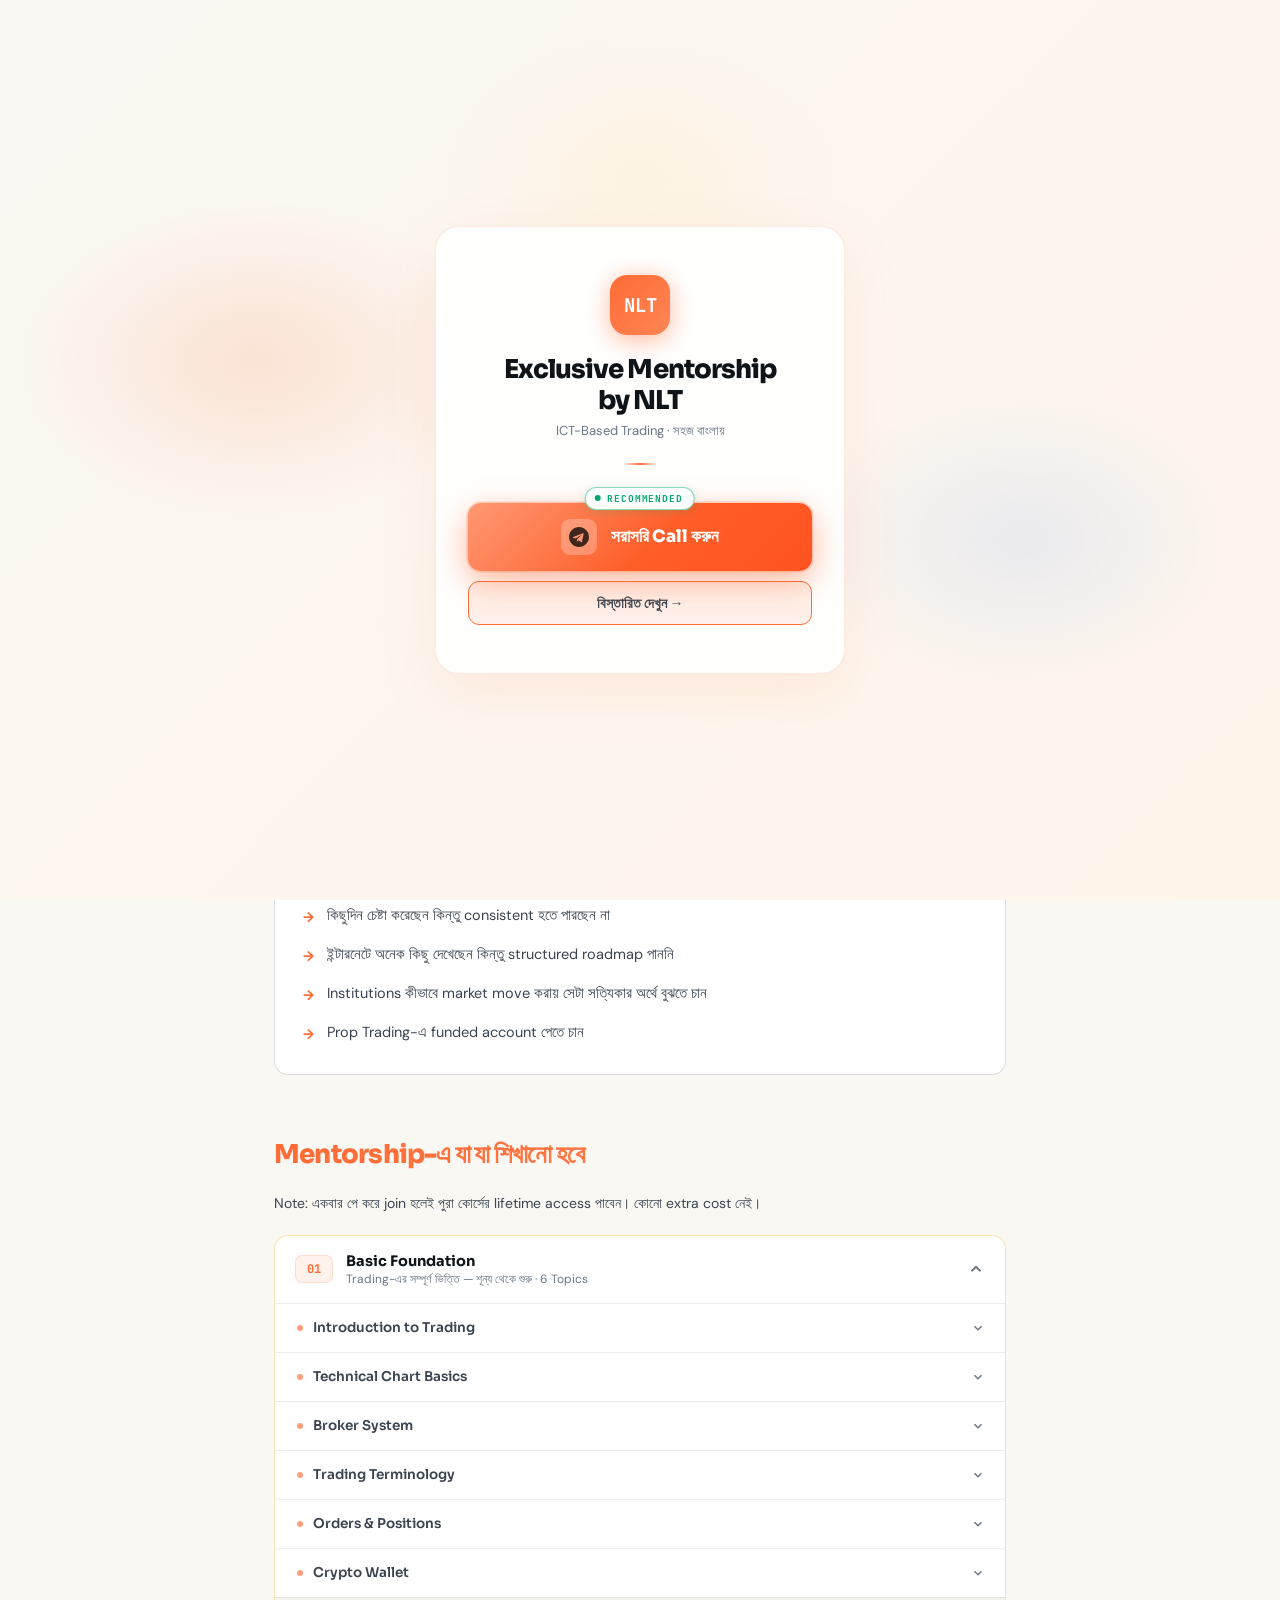
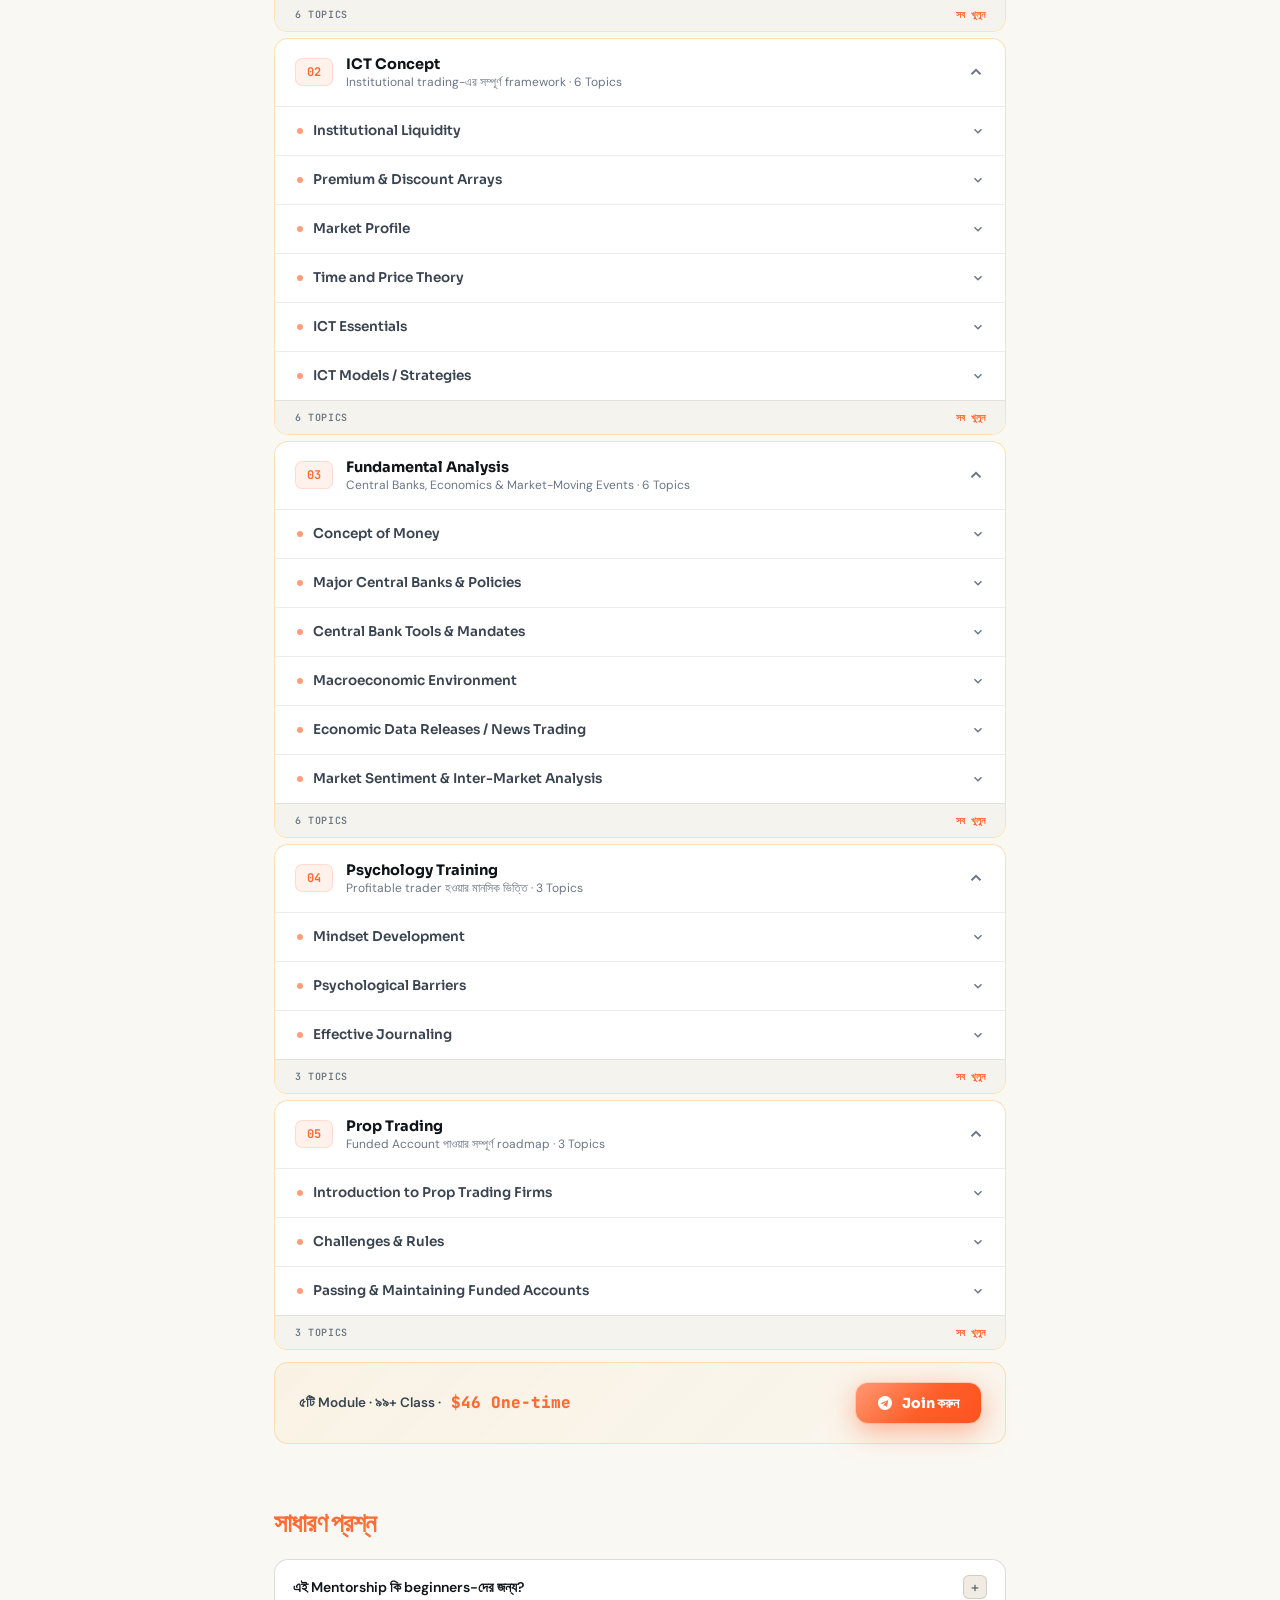
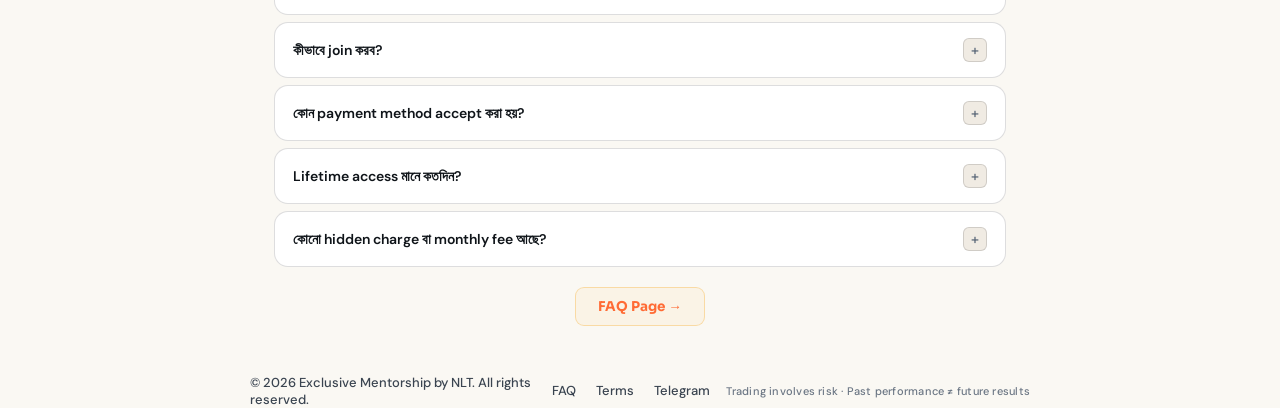
==== index.html @ 3a139b86 "Discount Bar Major Update" ====
<!DOCTYPE html>
<html lang="bn-BD">

<head>
    <meta charset="utf-8" />
    <meta content="width=device-width,initial-scale=1.0" name="viewport" />
    <meta name="theme-color" content="#faf8f3" />
    <title>Exclusive Mentorship by NLT | ICT-Based Trading শিখুন</title>
    <meta content="ICT Concept, Fundamental Analysis, Risk Management ও Trading Psychology — Basic থেকে Advanced পর্যন্ত, সহজ বাংলায়।" name="description" />
    <link rel="preconnect" href="https://fonts.googleapis.com" />
    <link rel="preconnect" href="https://fonts.gstatic.com" crossorigin />
    <link href="https://fonts.googleapis.com/css2?family=Sora:wght@400;500;600;700;800&family=DM+Sans:wght@400;500;600;700&family=JetBrains+Mono:wght@500;600;700&display=swap" rel="stylesheet" />
    <link href="data:image/svg+xml,%3Csvg xmlns='http://www.w3.org/2000/svg' viewBox='0 0 36 36'%3E%3Crect width='36' height='36' rx='9' fill='url(%23g)'/%3E%3Cdefs%3E%3ClinearGradient id='g' x1='0' y1='0' x2='1' y2='1'%3E%3Cstop offset='0%25' stop-color='%23d97706'/%3E%3Cstop offset='100%25' stop-color='%23b45309'/%3E%3C/linearGradient%3E%3C/defs%3E%3Ctext x='18' y='24' text-anchor='middle' font-family='system-ui' font-size='13' font-weight='800' fill='white'%3ENLT%3C/text%3E%3C/svg%3E" rel="icon" type="image/svg+xml" />
    <style>
    *,
    *::before,
    *::after {
        box-sizing: border-box;
        margin: 0;
        padding: 0
    }

    :root {
        --bg: #faf8f3;
        --bg-card: #ffffff;
        --bg-elevated: #f5f3ee;
        --bg-surface: #f0ebe3;
        --ink: #0f1419;
        --ink-2: #3a4450;
        --ink-3: #6b7684;
        --line: rgba(15, 20, 25, .08);
        --line-s: rgba(15, 20, 25, .14);
        --amber: #ff6b35;
        --amber-s: #ff8555;
        --amber-dim: rgba(255, 107, 53, .09);
        --amber-b: rgba(255, 107, 53, .16);
        --blue: #0066ff;
        --blue-s: #3385ff;
        --blue-dim: rgba(0, 102, 255, .09);
        --blue-b: rgba(0, 102, 255, .15);
        --green: #00a86b;
        --green-s: #33bb7f;
        --H: 'Sora', sans-serif;
        --B: 'DM Sans', sans-serif;
        --M: 'JetBrains Mono', monospace;
        --mw: 780px;
        --r: 14px;
    }

    html {
        scroll-behavior: smooth
    }

    body {
        font-family: var(--B);
        color: var(--ink-2);
        background: var(--bg);
        -webkit-font-smoothing: antialiased;
        overflow-x: hidden
    }

    a {
        color: inherit;
        text-decoration: none
    }

    * {
        -webkit-tap-highlight-color: transparent
    }

    a,
    button {
        touch-action: manipulation
    }

    /* ══ DISCOUNT BAR ══ */
    .disc-bar {
        background: linear-gradient(90deg, #ffe8d6, #ffd9c0, #ffe8d6);
        border-bottom: 4px solid #ff6b35;
        border-top: 2px solid rgba(255, 107, 53, .3);
        padding: 10px 20px;
        display: flex;
        align-items: center;
        justify-content: center;
        gap: 12px;
        flex-wrap: wrap;
        position: relative;
        overflow: hidden;
        box-shadow: 0 4px 16px rgba(255, 107, 53, .18)
    }

    .disc-bar::before {
        content: '';
        position: absolute;
        inset: 0;
        background: radial-gradient(ellipse 60% 100% at 50%, rgba(255, 107, 53, .12), transparent);
        pointer-events: none
    }

    .disc-bar.disc-urgent {
        animation: discPulse 1.2s ease-in-out infinite;
        box-shadow: 0 6px 24px rgba(255, 107, 53, .32)
    }

    @keyframes discPulse {
        0%, 100% { transform: translateY(0); box-shadow: 0 6px 24px rgba(255, 107, 53, .32) }
        50%       { transform: translateY(-2px); box-shadow: 0 8px 28px rgba(255, 107, 53, .42) }
    }

    .disc-fl {
        font-family: var(--M);
        font-size: 12px;
        font-weight: 900;
        color: #d94000;
        letter-spacing: .06em;
        text-transform: uppercase;
        position: relative;
        z-index: 1;
        white-space: nowrap;
        display: inline-flex;
        align-items: center;
        gap: 6px
    }

    .disc-fl-fire {
        font-size: 15px;
        display: inline-block;
        animation: fireAnim 1s ease-in-out infinite
    }

    @keyframes fireAnim {
        0%, 100% { transform: scaleY(1) rotate(-2deg) }
        50%       { transform: scaleY(1.08) rotate(2deg) }
    }

    .disc-price-group {
        display: inline-flex;
        align-items: center;
        gap: 6px;
        position: relative;
        z-index: 1
    }

    .disc-orig {
        font-family: var(--M);
        font-size: 13px;
        font-weight: 700;
        color: #7a3a10;
        text-decoration: line-through;
        text-decoration-color: #d94000
    }

    .disc-arr {
        color: #d94000;
        font-weight: 900;
        font-size: 13px;
        animation: arrBounce .7s ease-in-out infinite
    }

    @keyframes arrBounce {
        0%, 100% { transform: translateX(0) }
        50%       { transform: translateX(4px) }
    }

    .disc-now {
        font-family: var(--M);
        font-size: 22px;
        font-weight: 900;
        color: #d94000;
        letter-spacing: -.02em;
        text-shadow: 0 2px 4px rgba(217, 64, 0, .18)
    }

    .disc-badge {
        display: inline-flex;
        align-items: center;
        justify-content: center;
        font-family: var(--M);
        font-size: 13px;
        font-weight: 900;
        letter-spacing: .06em;
        text-transform: uppercase;
        background: linear-gradient(135deg, rgba(255, 107, 53, .18), rgba(217, 64, 0, .13));
        color: #d94000;
        border: 1.5px solid #ff6b35;
        padding: 5px 14px;
        border-radius: 100px;
        position: relative;
        z-index: 1;
        box-shadow: 0 2px 6px rgba(217, 64, 0, .12)
    }

    .disc-vdiv {
        width: 1px;
        height: 26px;
        background: rgba(255, 107, 53, .25);
        flex-shrink: 0;
        position: relative;
        z-index: 1
    }

    .disc-timer-wrap {
        display: inline-flex;
        align-items: center;
        gap: 6px;
        position: relative;
        z-index: 1
    }

    .disc-timer-lbl {
        font-family: var(--M);
        font-size: 9px;
        font-weight: 700;
        color: #c43a00;
        letter-spacing: .07em;
        text-transform: uppercase;
        white-space: nowrap;
        display: inline-flex;
        align-items: center;
        gap: 5px
    }

    .disc-timer-lbl::before {
        content: '';
        width: 7px;
        height: 7px;
        border-radius: 50%;
        background: #e03a00;
        flex-shrink: 0;
        animation: timerDot .9s ease-in-out infinite
    }

    @keyframes timerDot {
        0%, 100% { opacity: 1; transform: scale(1) }
        50%       { opacity: .4; transform: scale(.7) }
    }

    .disc-clock {
        display: inline-flex;
        align-items: center;
        gap: 2px
    }

    .disc-unit {
        display: flex;
        flex-direction: column;
        align-items: center;
        gap: 2px
    }

    .disc-d {
        font-family: var(--M);
        font-size: 17px;
        font-weight: 900;
        color: #fff;
        background: #d94000;
        padding: 4px 7px;
        border-radius: 5px;
        min-width: 32px;
        text-align: center;
        line-height: 1.1;
        letter-spacing: -.01em;
        font-variant-numeric: tabular-nums;
        box-shadow: 0 2px 8px rgba(217, 64, 0, .3), inset 0 1px 0 rgba(255,255,255,.18);
        display: block
    }

    .disc-d.flip {
        animation: digitFlip .22s ease-in-out
    }

    @keyframes digitFlip {
        0%   { transform: scaleY(1); opacity: 1 }
        40%  { transform: scaleY(0); opacity: 0 }
        60%  { transform: scaleY(0); opacity: 0 }
        100% { transform: scaleY(1); opacity: 1 }
    }

    .disc-u-lbl {
        font-family: var(--M);
        font-size: 7.5px;
        font-weight: 700;
        color: #b04000;
        letter-spacing: .04em;
        text-transform: uppercase
    }

    .disc-sep2 {
        font-family: var(--M);
        font-size: 18px;
        font-weight: 900;
        color: rgba(255, 107, 53, .5);
        margin: 0 1px;
        align-self: flex-start;
        padding-top: 2px;
        line-height: 1.25
    }

    .disc-bar.disc-urgent .disc-d {
        background: #c00000;
        box-shadow: 0 2px 10px rgba(180, 0, 0, .35);
        animation: urgentFlash 0.65s ease-in-out infinite
    }

    @keyframes urgentFlash {
        0%, 100% { opacity: 1 }
        50%       { opacity: .7 }
    }

    .disc-bar.disc-urgent .disc-u-lbl,
    .disc-bar.disc-urgent .disc-sep2,
    .disc-bar.disc-urgent .disc-timer-lbl { color: #a00000 }

    @media(max-width:680px) {
        .disc-fl   { display: none }
        .disc-vdiv { display: none }
    }
    @media(max-width:520px) {
        .disc-bar { padding: 7px 10px; gap: 7px }
        .disc-timer-lbl { display: none }
        .disc-d { font-size: 14px; min-width: 27px; padding: 3px 5px }
        .disc-sep2 { font-size: 15px }
        .disc-u-lbl { font-size: 7px }
        .disc-now { font-size: 18px }
        .disc-badge { font-size: 10px; padding: 4px 9px }
    }
    @media(max-width:400px) {
        .disc-orig { display: none }
        .disc-arr  { display: none }
    }

    /* ══ ENTRY OVERLAY ══ */
    .eo {
        position: fixed;
        inset: 0;
        z-index: 9999;
        background: linear-gradient(135deg, #faf8f3 0%, #fff5eb 25%, #faf8f3 50%, #f0ebe3 75%, #faf8f3 100%);
        background-size: 400% 400%;
        animation: gradientShift 15s ease infinite;
        backdrop-filter: blur(14px);
        -webkit-backdrop-filter: blur(14px);
        display: flex;
        align-items: center;
        justify-content: center;
        padding: 24px;
        transition: opacity .4s ease;
        overflow: hidden;
    }

    @keyframes gradientShift {
        0% {
            background-position: 0% 50%;
        }

        50% {
            background-position: 100% 50%;
        }

        100% {
            background-position: 0% 50%;
        }
    }

    .eo::before {
        content: '';
        position: absolute;
        inset: 0;
        background:
            radial-gradient(ellipse 600px 400px at 20% 40%, rgba(255, 107, 53, .15), transparent 40%),
            radial-gradient(ellipse 500px 350px at 80% 60%, rgba(0, 102, 255, .08), transparent 45%),
            radial-gradient(ellipse 400px 300px at 50% 20%, rgba(255, 180, 0, .06), transparent 50%);
        pointer-events: none;
        animation: gradientFloat 20s ease-in-out infinite;
    }

    @keyframes gradientFloat {

        0%,
        100% {
            transform: translate(0, 0) scale(1);
        }

        25% {
            transform: translate(20px, -15px) scale(1.05);
        }

        50% {
            transform: translate(-10px, 20px) scale(1);
        }

        75% {
            transform: translate(15px, -10px) scale(1.03);
        }
    }

    .eo.hide {
        opacity: 0;
        pointer-events: none
    }

    .eo-box {
        position: relative;
        z-index: 1;
        max-width: 410px;
        width: 100%;
        text-align: center;
        background: rgba(255, 255, 255, 0.92);
        backdrop-filter: blur(20px);
        -webkit-backdrop-filter: blur(20px);
        border: 1px solid rgba(255, 107, 53, 0.15);
        border-radius: 24px;
        padding: 48px 32px;
        box-shadow: 0 20px 60px rgba(255, 107, 53, 0.1),
            0 0 1px rgba(15, 20, 25, 0.1);
        animation: slideUp 0.6s cubic-bezier(0.34, 1.56, 0.64, 1);
    }

    @keyframes slideUp {
        from {
            opacity: 0;
            transform: translateY(30px);
        }

        to {
            opacity: 1;
            transform: translateY(0);
        }
    }

    .eo-logo {
        width: 60px;
        height: 60px;
        margin: 0 auto 20px;
        background: linear-gradient(135deg, #ff6b35, #ff8555);
        border-radius: 17px;
        display: flex;
        align-items: center;
        justify-content: center;
        font-family: var(--M);
        font-size: 19px;
        font-weight: 700;
        color: #ffffff;
        box-shadow: 0 8px 24px rgba(255, 107, 53, .3),
            0 0 20px rgba(255, 107, 53, .2);
        position: relative;
        animation: logoFloat 3s ease-in-out infinite;
    }

    @keyframes logoFloat {

        0%,
        100% {
            transform: translateY(0);
        }

        50% {
            transform: translateY(-8px);
        }
    }

    .eo-title {
        font-family: var(--H);
        font-size: clamp(21px, 5vw, 26px);
        font-weight: 800;
        color: var(--ink);
        letter-spacing: -.035em;
        line-height: 1.18;
        margin-bottom: 5px
    }

    .eo-sub {
        font-size: 13px;
        color: var(--ink-3);
        margin-bottom: 22px;
        line-height: 1.5
    }

    .eo-div {
        width: 36px;
        height: 2px;
        background: linear-gradient(90deg, transparent, var(--amber), transparent);
        margin: 0 auto 22px
    }

    .eo-btns {
        display: flex;
        flex-direction: column;
        gap: 10px
    }

    /* wrapper holds the floating tag + button together */
    .eo-call-wrap {
        position: relative;
        padding-top: 16px
    }

    /* floating recommended tag — sits above button, centered */
    .eo-call-rec {
        position: absolute;
        top: 0;
        left: 50%;
        transform: translateX(-50%);
        z-index: 10;
        display: inline-flex;
        align-items: center;
        gap: 6px;
        font-family: var(--M);
        font-size: 9.5px;
        font-weight: 700;
        letter-spacing: .1em;
        text-transform: uppercase;
        background: #ffffff;
        color: #00a86b;
        border: 1px solid rgba(0, 168, 107, .45);
        padding: 4px 11px 4px 9px;
        border-radius: 100px;
        white-space: nowrap;
        box-shadow: 0 2px 8px rgba(0, 168, 107, .2)
    }

    .eo-rec-dot {
        width: 6px;
        height: 6px;
        border-radius: 50%;
        background: #00a86b;
        box-shadow: 0 0 0 0 rgba(0, 168, 107, .7);
        animation: recPulse 1.6s ease-in-out infinite;
        flex-shrink: 0
    }

    @keyframes recPulse {
        0% {
            box-shadow: 0 0 0 0 rgba(0, 168, 107, .7)
        }

        60% {
            box-shadow: 0 0 0 5px rgba(0, 168, 107, 0)
        }

        100% {
            box-shadow: 0 0 0 0 rgba(0, 168, 107, 0)
        }
    }

    .eo-call {
        display: flex;
        align-items: center;
        justify-content: center;
        gap: 14px;
        background: linear-gradient(135deg, #ff6b35 0%, #ff5320 100%);
        color: #ffffff;
        padding: 16px 26px;
        border-radius: 13px;
        cursor: pointer;
        position: relative;
        overflow: hidden;
        transition: all .28s cubic-bezier(.34, 1.56, .64, 1);
        box-shadow: 0 10px 32px rgba(255, 107, 53, .5), 0 0 0 1.5px rgba(255, 107, 53, .25);
        text-align: center;
        width: 100%;
        border: none
    }

    .eo-call::before {
        content: '';
        position: absolute;
        inset: 0;
        background: linear-gradient(135deg, rgba(255, 255, 255, .3), transparent 55%);
        pointer-events: none
    }

    .eo-call::after {
        content: '';
        position: absolute;
        top: 0;
        left: -100%;
        width: 60%;
        height: 100%;
        background: linear-gradient(90deg, transparent, rgba(255, 255, 255, .4), transparent);
        animation: btnShimmer 2.8s ease-in-out infinite
    }

    .eo-call-ic {
        flex-shrink: 0;
        width: 36px;
        height: 36px;
        border-radius: 9px;
        background: rgba(255, 255, 255, .25);
        display: flex;
        align-items: center;
        justify-content: center;
        position: relative;
        z-index: 1
    }

    .eo-call-body {
        position: relative;
        z-index: 1
    }

    .eo-call-main {
        font-family: var(--H);
        font-size: 17px;
        font-weight: 900;
        color: #ffffff;
        line-height: 1;
        display: block
    }

    .eo-call:hover {
        transform: translateY(-4px) scale(1.02);
        box-shadow: 0 16px 48px rgba(255, 107, 53, .65), 0 0 0 2px rgba(255, 107, 53, .4);
        background: linear-gradient(135deg, #ff5320 0%, #ff3d00 100%)
    }

    .eo-call:active {
        transform: translateY(-2px) scale(1.01)
    }

    .eo-skip {
        display: flex;
        align-items: center;
        justify-content: center;
        gap: 8px;
        background: rgba(255, 107, 53, .1);
        color: #3a4450;
        padding: 12px 22px;
        border-radius: 11px;
        border: 1.5px solid #ff6b35;
        font-family: var(--H);
        font-size: 14px;
        font-weight: 700;
        cursor: pointer;
        text-decoration: none;
        transition: all .22s;
        font-weight: 700
    }

    .eo-skip:hover {
        border-color: #ff5320;
        background: rgba(255, 107, 53, .2);
        color: #0f1419;
        transform: translateY(-2px)
    }

    .eo-skip:active {
        transform: translateY(0)
    }

    body.locked {
        overflow: hidden
    }

    /* ══ STICKY HEADER WRAPPER ══ */
    .sticky-header {
        position: sticky;
        top: 0;
        z-index: 200;
    }

    /* ══ NAV ══ */
    .navbar {
        position: relative;
        background: rgba(250, 248, 243, .92);
        backdrop-filter: blur(20px);
        -webkit-backdrop-filter: blur(20px);
        border-bottom: 1px solid var(--line);
        transition: box-shadow .3s
    }

    .navbar.scrolled {
        box-shadow: 0 2px 12px rgba(0, 0, 0, .08)
    }

    .nav-inner {
        max-width: var(--mw);
        margin: 0 auto;
        height: 62px;
        display: flex;
        align-items: center;
        justify-content: space-between;
        padding: 0 24px;
        gap: 16px
    }

    .nav-logo {
        display: flex;
        align-items: center;
        gap: 10px
    }

    .nav-logo-mark {
        width: 36px;
        height: 36px;
        background: linear-gradient(135deg, #ff6b35, #ff8555);
        border-radius: 10px;
        display: flex;
        align-items: center;
        justify-content: center;
        font-family: var(--M);
        font-size: 12px;
        font-weight: 700;
        color: #ffffff;
        flex-shrink: 0
    }

    .nav-logo-name {
        font-family: var(--H);
        font-size: 13px;
        font-weight: 700;
        color: var(--ink);
        display: block;
        line-height: 1.3
    }

    .nav-logo-sub {
        font-size: 10px;
        color: var(--ink-3);
        letter-spacing: .06em;
        display: block
    }

    .nav-right {
        display: flex;
        align-items: center;
        gap: 4px
    }

    .nav-link {
        font-size: 13px;
        font-weight: 600;
        color: var(--ink-2);
        padding: 6px 12px;
        border-radius: 8px;
        transition: all .2s
    }

    .nav-link:hover {
        background: rgba(15, 20, 25, .06);
        color: var(--ink)
    }

    .nav-cta {
        display: inline-flex;
        align-items: center;
        gap: 7px;
        background: linear-gradient(135deg, #ff6b35, #ff5320);
        color: #ffffff;
        font-family: var(--M);
        font-size: 12.5px;
        font-weight: 900;
        padding: 9px 18px;
        border-radius: 9px;
        text-decoration: none;
        position: relative;
        overflow: hidden;
        transition: all .25s cubic-bezier(.34, 1.56, .64, 1);
        box-shadow: 0 4px 14px rgba(255, 107, 53, .45);
        letter-spacing: .01em;
        border: none;
        cursor: pointer
    }

    .nav-cta::before {
        content: '';
        position: absolute;
        inset: 0;
        background: linear-gradient(135deg, rgba(255, 255, 255, .3), transparent 55%);
        pointer-events: none
    }

    .nav-cta::after {
        content: '';
        position: absolute;
        top: 0;
        left: -100%;
        width: 60%;
        height: 100%;
        background: linear-gradient(90deg, transparent, rgba(255, 255, 255, .4), transparent);
        animation: btnShimmer 3s ease-in-out infinite
    }

    .nav-cta:hover {
        transform: translateY(-2px) scale(1.05);
        box-shadow: 0 8px 24px rgba(255, 107, 53, .6);
        background: linear-gradient(135deg, #ff5320, #ff3d00)
    }

    .nav-cta:active {
        transform: translateY(0) scale(1.02)
    }

    @media(max-width:540px) {
        .nav-link {
            display: none
        }
    }

    /* ══ HERO ══ */
    .hero {
        position: relative;
        overflow: hidden;
        padding: 80px 24px 72px;
        background: linear-gradient(168deg, #faf8f3 0%, #fff4ed 48%, #fff9f5 100%)
    }

    .hero::before {
        content: '';
        position: absolute;
        inset: 0;
        background: radial-gradient(ellipse 55% 45% at 50% 0%, rgba(245, 158, 11, .13) 0%, transparent 62%);
        pointer-events: none
    }

    .hero::after {
        content: '';
        position: absolute;
        inset: 0;
        background-image: linear-gradient(rgba(245, 158, 11, .018) 1px, transparent 1px), linear-gradient(90deg, rgba(245, 158, 11, .018) 1px, transparent 1px);
        background-size: 50px 50px;
        pointer-events: none;
        mask-image: radial-gradient(ellipse 55% 50% at 50% 25%, black 10%, transparent 65%);
        -webkit-mask-image: radial-gradient(ellipse 55% 50% at 50% 25%, black 10%, transparent 65%)
    }

    .hero-inner {
        max-width: 640px;
        margin: 0 auto;
        position: relative;
        z-index: 1;
        text-align: center
    }

    .hero-badge {
        display: inline-block;
        font-family: var(--M);
        font-size: 11px;
        font-weight: 700;
        letter-spacing: .08em;
        padding: 7px 18px;
        border-radius: 100px;
        background: linear-gradient(135deg, rgba(245, 158, 11, .18), rgba(245, 158, 11, .06));
        border: 1px solid var(--amber-b);
        color: var(--amber-s);
        margin-bottom: 22px;
        animation: fU .5s ease both
    }

    .hero h1 {
        font-family: var(--H);
        font-size: clamp(30px, 6vw, 56px);
        font-weight: 800;
        color: var(--ink);
        line-height: 1.15;
        letter-spacing: -.04em;
        margin-bottom: 20px;
        animation: fU .55s ease .1s both
    }

    .hero h1 em {
        background: linear-gradient(135deg, #ff6b35 0%, #ff8555 40%, #ff6b35 100%);
        background-size: 200% auto;
        -webkit-background-clip: text;
        -webkit-text-fill-color: transparent;
        background-clip: text;
        animation: shimmer 4s linear infinite;
        font-style: normal
    }

    @keyframes shimmer {
        0% {
            background-position: 0% center
        }

        100% {
            background-position: 200% center
        }
    }

    @keyframes fU {
        from {
            opacity: 0;
            transform: translateY(18px)
        }

        to {
            opacity: 1;
            transform: translateY(0)
        }
    }

    .hero-sub {
        font-size: 15.5px;
        color: var(--ink-2);
        line-height: 1.82;
        margin-bottom: 28px;
        animation: fU .55s ease .18s both
    }

    .hero-stats {
        display: inline-flex;
        flex-wrap: wrap;
        justify-content: center;
        gap: 10px;
        margin-bottom: 32px;
        animation: fU .55s ease .28s both
    }

    .hero-stat {
        background: rgba(245, 158, 11, .05);
        border: 1px solid rgba(245, 158, 11, .12);
        border-radius: 14px;
        padding: 16px 22px;
        text-align: center;
        transition: border-color .2s, background .2s
    }

    .stat-val {
        font-family: var(--H);
        font-size: 20px;
        font-weight: 900;
        color: #ff6b35;
        line-height: 1;
        margin-bottom: 4px
    }

    .stat-lbl {
        font-family: var(--M);
        font-size: 10px;
        color: #3a4450;
        font-weight: 700;
        letter-spacing: .1em;
        text-transform: uppercase
    }

    .hero-stat:hover {
        background: rgba(255, 107, 53, .1);
        border-color: rgba(255, 107, 53, .35)
    }

    .hero-ctas {
        display: flex;
        flex-wrap: wrap;
        justify-content: center;
        gap: 12px;
        animation: fU .55s ease .36s both
    }

    /* ══ BUTTONS ══ */
    .btn-primary {
        display: inline-flex;
        align-items: center;
        justify-content: center;
        gap: 10px;
        background: linear-gradient(135deg, #ff6b35 0%, #ff5320 100%);
        color: #ffffff;
        font-family: var(--H);
        font-size: 16px;
        font-weight: 900;
        padding: 15px 32px;
        border-radius: 12px;
        text-decoration: none;
        position: relative;
        overflow: hidden;
        transition: all .3s cubic-bezier(.34, 1.56, .64, 1);
        box-shadow: 0 8px 28px rgba(255, 107, 53, .5), 0 0 0 1px rgba(255, 107, 53, .2);
        white-space: nowrap;
        letter-spacing: -.01em;
        border: none;
        cursor: pointer
    }

    .btn-primary::before {
        content: '';
        position: absolute;
        inset: 0;
        background: linear-gradient(135deg, rgba(255, 255, 255, .3) 0%, transparent 55%);
        pointer-events: none
    }

    .btn-primary::after {
        content: '';
        position: absolute;
        top: 0;
        left: -100%;
        width: 60%;
        height: 100%;
        background: linear-gradient(90deg, transparent, rgba(255, 255, 255, .4), transparent);
        animation: btnShimmer 2.6s ease-in-out infinite
    }

    .btn-primary:hover {
        transform: translateY(-4px) scale(1.03);
        box-shadow: 0 14px 48px rgba(255, 107, 53, .7), 0 0 0 2px rgba(255, 107, 53, .3);
        background: linear-gradient(135deg, #ff5320 0%, #ff3d00 100%)
    }

    .btn-primary:active {
        transform: translateY(-2px) scale(1.01)
    }

    .btn-ghost {
        display: inline-flex;
        align-items: center;
        justify-content: center;
        gap: 8px;
        color: #0f1419;
        font-family: var(--H);
        font-size: 15px;
        font-weight: 800;
        padding: 14px 28px;
        border: 2px solid #ff6b35;
        border-radius: 12px;
        background: transparent;
        text-decoration: none;
        transition: all .25s;
        white-space: nowrap;
        position: relative;
        cursor: pointer
    }

    .btn-ghost:hover {
        border-color: #ff5320;
        background: #ffe8d6;
        color: #0f1419;
        transform: translateY(-2px);
        box-shadow: 0 8px 20px rgba(255, 107, 53, .25)
    }

    .btn-ghost:active {
        transform: translateY(0)
    }

    /* ══ MARQUEE ══ */
    /* ══ LAYOUT ══ */
    .wrap {
        max-width: var(--mw);
        margin: 0 auto;
        padding: 64px 24px 0
    }

    /* ══ SECTION TITLE (single golden) ══ */
    .s-ttl {
        font-family: var(--H);
        font-size: clamp(21px, 3vw, 26px);
        font-weight: 800;
        background: linear-gradient(135deg, #ff6b35 0%, #ff8555 50%, #ff6b35 100%);
        background-size: 200% auto;
        -webkit-background-clip: text;
        -webkit-text-fill-color: transparent;
        background-clip: text;
        letter-spacing: -.03em;
        line-height: 1.2;
        margin-bottom: 20px
    }

    /* ══ FOR WHOM ══ */
    .fw-box {
        background: var(--bg-card);
        border: 1px solid var(--line-s);
        border-radius: var(--r);
        padding: 28px;
        margin-bottom: 64px
    }

    .fw-list {
        list-style: none;
        display: flex;
        flex-direction: column;
        gap: 13px
    }

    .fw-list li {
        display: flex;
        align-items: flex-start;
        gap: 13px;
        font-size: 14.5px;
        color: var(--ink-2);
        line-height: 1.72
    }

    .fw-list li::before {
        content: '→';
        flex-shrink: 0;
        font-weight: 700;
        color: var(--amber);
        font-size: 14px;
        margin-top: 2px
    }

    /* ══ MENTORSHIP BENEFITS GRID ══ */
    .mb-section {
        margin-bottom: 64px
    }

    .mb-card {
        position: relative;
        overflow: hidden;
        background: var(--bg-card);
        border: 1px solid var(--amber-b);
        border-radius: var(--r);
        padding: 28px
    }

    .mb-card::before {
        content: '';
        position: absolute;
        inset: 0;
        background: radial-gradient(ellipse 55% 55% at 50% 0%, rgba(245, 158, 11, .08) 0%, transparent 62%);
        pointer-events: none
    }

    .mb-card::after {
        content: '';
        position: absolute;
        top: 0;
        left: 0;
        right: 0;
        height: 1px;
        background: linear-gradient(90deg, transparent 5%, var(--amber) 50%, transparent 95%);
        opacity: .4
    }

    .mb-inner {
        position: relative;
        z-index: 1
    }

    .mb-ey {
        display: inline-block;
        font-family: var(--M);
        font-size: 9px;
        font-weight: 700;
        letter-spacing: .14em;
        color: var(--amber);
        background: var(--amber-dim);
        border: 1px solid var(--amber-b);
        padding: 4px 12px;
        border-radius: 100px;
        text-transform: uppercase;
        margin-bottom: 13px
    }

    .mb-title {
        font-family: var(--H);
        font-size: clamp(18px, 3vw, 22px);
        font-weight: 800;
        color: var(--ink);
        letter-spacing: -.03em;
        line-height: 1.2;
        margin-bottom: 22px
    }

    .mb-grid {
        display: grid;
        grid-template-columns: 1fr 1fr;
        gap: 12px
    }

    .mb-item {
        background: rgba(245, 158, 11, .04);
        border: 1px solid var(--amber-b);
        border-radius: 12px;
        padding: 18px 16px;
        display: flex;
        align-items: flex-start;
        gap: 14px;
        transition: background .2s, border-color .2s
    }

    .mb-item:hover {
        background: rgba(245, 158, 11, .08);
        border-color: rgba(245, 158, 11, .35)
    }

    .mb-icon {
        flex-shrink: 0;
        width: 42px;
        height: 42px;
        background: var(--amber-dim);
        border: 1px solid var(--amber-b);
        border-radius: 10px;
        display: flex;
        align-items: center;
        justify-content: center;
        font-size: 20px
    }

    .mb-body {}

    .mb-name {
        font-family: var(--H);
        font-size: 13.5px;
        font-weight: 700;
        color: var(--ink);
        margin-bottom: 4px;
        line-height: 1.3
    }

    .mb-info {
        font-size: 12px;
        color: var(--ink-2);
        line-height: 1.6
    }

    @media(max-width:540px) {
        .mb-grid {
            grid-template-columns: 1fr
        }

        .mb-card {
            padding: 24px 20px
        }
    }

    /* ══ COURSE OUTLINE ══ */
    .co-section {
        margin-bottom: 64px
    }

    /* Module */
    .co-mod {
        background: var(--bg-card);
        border: 1px solid var(--line-s);
        border-radius: var(--r);
        overflow: hidden;
        margin-bottom: 6px;
        transition: border-color .25s
    }

    .co-mod.open {
        border-color: rgba(245, 158, 11, .3)
    }

    .co-mod-hd {
        display: flex;
        align-items: center;
        gap: 13px;
        padding: 16px 20px;
        cursor: pointer;
        transition: background .2s;
        user-select: none
    }

    .co-mod-hd:hover {
        background: rgba(245, 158, 11, .02)
    }

    .co-num {
        font-family: var(--M);
        font-size: 12px;
        font-weight: 700;
        color: var(--amber);
        background: var(--amber-dim);
        border: 1px solid var(--amber-b);
        border-radius: 7px;
        padding: 5px 9px;
        flex-shrink: 0;
        min-width: 38px;
        text-align: center
    }

    .co-mi {
        flex: 1;
        min-width: 0
    }

    .co-mt {
        font-family: var(--H);
        font-size: 14.5px;
        font-weight: 700;
        color: var(--ink);
        margin-bottom: 1px
    }

    .co-ms {
        font-size: 12px;
        color: var(--ink-3)
    }

    .co-chev {
        color: var(--ink-3);
        transition: transform .3s;
        flex-shrink: 0
    }

    .co-mod.open .co-chev {
        transform: rotate(180deg)
    }

    /* Module body */
    .co-body {
        max-height: 0;
        overflow: hidden;
        transition: max-height .42s cubic-bezier(.4, 0, .2, 1)
    }

    .co-mod.open .co-body {
        max-height: 3000px
    }

    /* Topic */
    .co-tp {
        border-top: 1px solid var(--line)
    }

    .co-tp-hd {
        display: flex;
        align-items: center;
        gap: 10px;
        padding: 11px 20px 11px 22px;
        cursor: pointer;
        transition: background .2s;
        user-select: none
    }

    .co-tp-hd:hover {
        background: rgba(255, 255, 255, .02)
    }

    .co-dot {
        width: 6px;
        height: 6px;
        border-radius: 50%;
        background: var(--amber);
        flex-shrink: 0;
        opacity: .65
    }

    .co-tp-name {
        flex: 1;
        font-family: var(--H);
        font-size: 13.5px;
        font-weight: 600;
        color: var(--ink-2);
        line-height: 1.3
    }

    .co-tp.open .co-tp-name {
        color: var(--ink)
    }

    .co-tchev {
        width: 14px;
        height: 14px;
        flex-shrink: 0;
        color: var(--ink-3);
        transition: transform .25s
    }

    .co-tp.open .co-tchev {
        transform: rotate(180deg);
        color: var(--amber)
    }

    /* Sub items */
    .co-subs {
        max-height: 0;
        overflow: hidden;
        transition: max-height .3s ease
    }

    .co-tp.open .co-subs {
        max-height: 800px
    }

    .co-sub-ul {
        padding: 3px 20px 13px 40px;
        display: flex;
        flex-direction: column;
        gap: 5px;
        list-style: none
    }

    .co-sub-ul li {
        font-size: 12.5px;
        color: var(--ink-3);
        line-height: 1.55;
        display: flex;
        align-items: baseline;
        gap: 7px
    }

    .co-sub-ul li::before {
        content: '·';
        color: var(--amber);
        font-size: 16px;
        flex-shrink: 0;
        line-height: 1.1
    }

    .co-sub-ul li b {
        color: var(--ink-2);
        font-weight: 600
    }

    /* Module foot */
    .co-mod-ft {
        background: var(--bg-elevated);
        border-top: 1px solid var(--line);
        padding: 10px 20px;
        display: flex;
        align-items: center;
        justify-content: space-between
    }

    .co-mod-cnt {
        font-family: var(--M);
        font-size: 10px;
        font-weight: 600;
        color: var(--ink-3);
        letter-spacing: .06em
    }

    .co-exp-all {
        font-family: var(--M);
        font-size: 10px;
        font-weight: 700;
        color: var(--amber);
        cursor: pointer;
        background: none;
        border: none;
        transition: opacity .2s
    }

    .co-exp-all:hover {
        opacity: .7
    }

    /* Outline footer */
    .co-ft {
        background: linear-gradient(135deg, rgba(245, 158, 11, .06) 0%, rgba(245, 158, 11, .02) 100%);
        border: 1px solid rgba(245, 158, 11, .25);
        border-radius: var(--r);
        padding: 20px 24px;
        margin-top: 12px;
        display: flex;
        align-items: center;
        justify-content: space-between;
        gap: 16px;
        flex-wrap: wrap
    }

    .co-ft-txt {
        font-size: 13.5px;
        color: var(--ink-2);
        font-weight: 600
    }

    .co-ft-price {
        font-family: var(--M);
        font-size: 16px;
        font-weight: 800;
        color: var(--amber)
    }

    /* ══ JOIN CARD ══ */
    .join-card {
        position: relative;
        overflow: hidden;
        background: var(--bg-card);
        border: 1px solid var(--amber-b);
        border-radius: var(--r);
        padding: 40px 36px;
        max-width: var(--mw);
        margin: 0 auto
    }

    .join-card::before {
        content: '';
        position: absolute;
        inset: 0;
        background: radial-gradient(ellipse 60% 60% at 50% 0%, rgba(245, 158, 11, .1) 0%, transparent 65%);
        pointer-events: none
    }

    .join-card::after {
        content: '';
        position: absolute;
        top: 0;
        left: 0;
        right: 0;
        height: 1px;
        background: linear-gradient(90deg, transparent 5%, var(--amber) 50%, transparent 95%);
        opacity: .45
    }

    .join-card-inner {
        position: relative;
        z-index: 1
    }

    .join-card-ey {
        display: inline-block;
        font-family: var(--M);
        font-size: 9px;
        font-weight: 700;
        letter-spacing: .14em;
        color: var(--amber);
        background: var(--amber-dim);
        border: 1px solid var(--amber-b);
        padding: 4px 12px;
        border-radius: 100px;
        text-transform: uppercase;
        margin-bottom: 14px
    }

    .join-card-ttl {
        font-family: var(--H);
        font-size: clamp(22px, 4vw, 28px);
        font-weight: 800;
        color: var(--ink);
        letter-spacing: -.035em;
        line-height: 1.18;
        margin-bottom: 10px
    }

    .join-card-sub {
        font-size: 14px;
        color: var(--ink-2);
        line-height: 1.75;
        margin-bottom: 28px;
        max-width: 480px
    }

    @media(max-width:540px) {
        .join-card {
            padding: 28px 20px
        }
    }

    /* ══ FAQ ══ */
    .faq-section {
        margin-bottom: 48px
    }

    .faq-list {
        display: flex;
        flex-direction: column;
        gap: 7px
    }

    .faq-item {
        background: var(--bg-card);
        border: 1px solid var(--line-s);
        border-radius: var(--r);
        overflow: hidden;
        transition: border-color .2s
    }

    .faq-item:hover {
        border-color: rgba(255, 255, 255, .18)
    }

    .faq-q {
        display: flex;
        align-items: center;
        justify-content: space-between;
        gap: 14px;
        padding: 11px 18px;
        width: 100%;
        background: none;
        border: none;
        cursor: pointer;
        text-align: left;
        font-family: var(--B);
        font-size: 14px;
        font-weight: 600;
        color: var(--ink);
        line-height: 1.45
    }

    .faq-ic {
        width: 24px;
        height: 24px;
        flex-shrink: 0;
        border-radius: 6px;
        background: var(--bg-surface);
        border: 1px solid var(--line-s);
        display: flex;
        align-items: center;
        justify-content: center;
        font-size: 14px;
        color: var(--ink-3);
        transition: all .25s
    }

    .faq-q.open .faq-ic {
        background: var(--amber-dim);
        border-color: var(--amber-b);
        color: var(--amber);
        transform: rotate(45deg)
    }

    .faq-a {
        max-height: 0;
        overflow: hidden;
        padding: 0 20px;
        font-size: 13.5px;
        color: var(--ink-2);
        line-height: 1.78;
        transition: max-height .35s cubic-bezier(.4, 0, .2, 1), padding .35s
    }

    .faq-q.open+.faq-a {
        max-height: 300px;
        padding-bottom: 16px
    }

    .faq-more {
        text-align: center;
        margin-top: 20px
    }

    .faq-more a {
        display: inline-flex;
        align-items: center;
        gap: 8px;
        font-family: var(--H);
        font-size: 13.5px;
        font-weight: 700;
        color: var(--amber);
        border: 1.5px solid rgba(245, 158, 11, .3);
        background: rgba(245, 158, 11, .05);
        padding: 10px 22px;
        border-radius: 9px;
        transition: all .22s
    }

    .faq-more a:hover {
        border-color: rgba(245, 158, 11, .6);
        background: rgba(245, 158, 11, .12);
        transform: translateY(-2px);
        box-shadow: 0 4px 16px rgba(245, 158, 11, .2)
    }

    /* ══ JOIN CTA ══ */
    .join-section {
        padding: 52px 24px;
        border-top: 1px solid var(--line)
    }

    /* ══ REVEAL ══ */
    .rv {
        opacity: 0;
        transform: translateY(15px);
        transition: opacity .5s ease, transform .5s ease
    }

    .rv.on {
        opacity: 1;
        transform: translateY(0)
    }

    /* ══ BACK TO TOP ══ */
    .btt {
        position: fixed;
        bottom: 80px;
        right: 20px;
        z-index: 400;
        width: 40px;
        height: 40px;
        background: var(--bg-elevated);
        border: 1px solid var(--line-s);
        border-radius: 50%;
        display: flex;
        align-items: center;
        justify-content: center;
        cursor: pointer;
        opacity: 0;
        transform: translateY(10px);
        transition: all .3s;
        color: var(--ink-3)
    }

    .btt.on {
        opacity: 1;
        transform: translateY(0)
    }

    .btt:hover {
        border-color: var(--amber-b);
        color: var(--amber)
    }

    @media(max-width:768px) {
        .btt {
            bottom: 86px;
            right: 14px
        }
    }

    /* ══ BOTTOM JOIN CTA ══ */
    /* Footer removed bottom-cta styles */
    }

    /* ══ FOOTER ══ */
    .ft {
        background: linear-gradient(180deg, #ffffff 0%, #f9f8f6 100%);
        border-top: 1px solid var(--line);
        padding: 48px 24px 36px;
        position: relative;
        overflow: hidden;
    }

    .ft::before {
        content: '';
        position: absolute;
        top: 0;
        left: 50%;
        transform: translateX(-50%);
        width: 300px;
        height: 1px;
        background: linear-gradient(90deg, transparent, rgba(255, 107, 53, 0.3), transparent);
        pointer-events: none;
    }

    .ft-bot {
        max-width: var(--mw);
        margin: 0 auto;
        position: relative;
        z-index: 1;
        display: flex;
        flex-wrap: wrap;
        align-items: center;
        justify-content: space-between;
        gap: 16px;
    }

    .ft-copy {
        font-size: 13px;
        color: var(--ink-2);
        font-weight: 500;
        flex: 1;
        min-width: 200px;
    }

    .ft-disc {
        font-size: 11px;
        color: var(--ink-3);
        letter-spacing: 0.02em;
        font-weight: 500;
    }

    .ft-nav {
        display: flex;
        gap: 20px;
        align-items: center;
    }

    .ft-nav a {
        font-size: 13px;
        color: var(--ink-2);
        font-weight: 500;
        transition: all 0.3s ease;
        position: relative;
        text-decoration: none;
    }

    .ft-nav a::after {
        content: '';
        position: absolute;
        bottom: -4px;
        left: 0;
        width: 0;
        height: 2px;
        background: linear-gradient(90deg, #ff6b35, #ff8555);
        transition: width 0.3s ease;
    }

    .ft-nav a:hover {
        color: var(--amber-s);
    }

    .ft-nav a:hover::after {
        width: 100%;
    }

    @media(max-width:640px) {
        .ft {
            padding: 40px 20px 32px;
        }

        .ft-bot {
            flex-direction: column;
            text-align: center;
            gap: 12px;
        }

        .ft-copy {
            width: 100%;
            min-width: unset;
            order: 1;
        }

        .ft-nav {
            order: 2;
            justify-content: center;
            width: 100%;
        }

        .ft-disc {
            order: 3;
            width: 100%;
        }
    }
    }
    }

    /* ══ MOBILE IMPROVEMENTS ══ */
    @media(max-width:520px) {
    }

    @media(max-width:480px) {
        .hero-stats {
            display: grid;
            grid-template-columns: 1fr 1fr;
            width: 100%;
            max-width: 340px;
            margin-left: auto;
            margin-right: auto;
        }

        .hero-sub {
            font-size: 14.5px;
        }

        .hero {
            padding: 52px 20px 48px;
        }

        .hero-ctas {
            flex-direction: column;
            align-items: stretch;
        }

        .btn-primary,
        .btn-ghost {
            justify-content: center;
        }

        .hero-badge {
            font-size: 10px;
            padding: 6px 14px;
        }

        .wrap {
            padding: 48px 16px 0;
        }

        .mb-item {
            padding: 14px 12px;
            gap: 10px;
        }

        .mb-icon {
            width: 36px;
            height: 36px;
            font-size: 17px;
        }

        .join-card {
            padding: 24px 16px;
        }

        .fw-box {
            padding: 22px 18px;
        }

        .co-mod-hd {
            padding: 14px 16px;
        }

        .co-tp-hd {
            padding: 11px 16px 11px 18px;
        }

        .co-sub-ul {
            padding: 3px 16px 12px 32px;
        }

        .co-ft {
            padding: 16px 18px;
        }

        .btm-join-btn {
            padding: 16px 24px;
            gap: 10px;
        }

        .ft {
            padding: 36px 16px 28px;
        }
    }

    @media(max-width:380px) {
        .nav-logo-sub {
            display: none;
        }

        .nav-cta {
            padding: 8px 13px;
            font-size: 11.5px;
        }
    }

    .co-mod-hd {
        min-height: 56px;
    }

    .co-tp-hd {
        min-height: 48px;
    }

    .faq-q {
        min-height: 54px;
    }
    </style>
</head>

<body class="locked">
    <!-- ════ STICKY HEADER ════ -->
    <header class="sticky-header">
        <!-- ════ DISCOUNT BAR ════ -->
        <div class="disc-bar" id="discBar">
            <span class="disc-fl"><span class="disc-fl-fire">🔥</span><span id="discName">সীমিত সময়ের Offer</span></span>
            <span class="disc-price-group">
                <span class="disc-orig" id="dOrig"></span>
                <span class="disc-arr">→</span>
                <span class="disc-now" id="dNow"></span>
            </span>
            <span class="disc-badge" id="dSave"></span>
            <span class="disc-vdiv"></span>
            <span class="disc-timer-wrap">
                <span class="disc-clock" id="discClock">
                    <span class="disc-unit"><span class="disc-d" id="tH">00</span><span class="disc-u-lbl">ঘণ্টা</span></span>
                    <span class="disc-sep2">:</span>
                    <span class="disc-unit"><span class="disc-d" id="tM">00</span><span class="disc-u-lbl">মিনিট</span></span>
                    <span class="disc-sep2">:</span>
                    <span class="disc-unit"><span class="disc-d" id="tS">00</span><span class="disc-u-lbl">সেকেন্ড</span></span>
                </span>
            </span>
        </div>
        <!-- ════ NAVBAR ════ -->
        <nav class="navbar" id="navbar">
            <div class="nav-inner">
                <a class="nav-logo" href="index.html">
                    <div class="nav-logo-mark">NLT</div>
                    <div><span class="nav-logo-name">Exclusive Mentorship</span><span class="nav-logo-sub">by NLT · ICT Based Trading</span></div>
                </a>
                <div class="nav-right">
                    <a class="nav-link" href="faq.html">FAQ</a>
                    <a class="nav-link" href="terms.html">Terms</a>
                    <a class="nav-cta" href="https://t.me/AskNLT" target="_blank" rel="noopener noreferrer"><svg width="14" height="14" viewBox="0 0 24 24" fill="currentColor">
                            <path d="M12 0C5.373 0 0 5.373 0 12s5.373 12 12 12 12-5.373 12-12S18.627 0 12 0zm5.562 8.248-2.01 9.456c-.148.658-.537.818-1.084.508l-3-2.21-1.447 1.394c-.16.16-.295.295-.605.295l.213-3.053 5.56-5.023c.242-.213-.054-.334-.373-.12l-6.87 4.326-2.962-.924c-.643-.204-.658-.643.136-.953l11.57-4.461c.537-.194 1.006.131.872.765z" /></svg> Join করুন</a>
                </div>
            </div>
        </nav>
    </header>
    <!-- ════ ENTRY OVERLAY ════ -->
    <div id="eo" class="eo">
        <div class="eo-box">
            <div class="eo-logo">NLT</div>
            <div class="eo-title">Exclusive Mentorship<br>by NLT</div>
            <div class="eo-sub">ICT-Based Trading · সহজ বাংলায়</div>
            <div class="eo-div"></div>
            <div class="eo-btns">
                <div class="eo-call-wrap">
                    <span class="eo-call-rec"><span class="eo-rec-dot"></span>Recommended</span>
                    <a class="eo-call" href="https://t.me/AskNLT" target="_blank" rel="noopener noreferrer" onclick="closeOverlay(); return true;">
                        <div class="eo-call-ic"><svg width="20" height="20" viewBox="0 0 24 24" fill="rgba(0,0,0,0.75)">
                                <path d="M12 0C5.373 0 0 5.373 0 12s5.373 12 12 12 12-5.373 12-12S18.627 0 12 0zm5.562 8.248-2.01 9.456c-.148.658-.537.818-1.084.508l-3-2.21-1.447 1.394c-.16.16-.295.295-.605.295l.213-3.053 5.56-5.023c.242-.213-.054-.334-.373-.12l-6.87 4.326-2.962-.924c-.643-.204-.658-.643.136-.953l11.57-4.461c.537-.194 1.006.131.872.765z" /></svg></div>
                        <span class="eo-call-main">সরাসরি Call করুন</span>
                    </a>
                </div>
                <button class="eo-skip" onclick="closeAndScroll()">বিস্তারিত দেখুন →</button>
            </div>
        </div>
    </div>
    <!-- ════ HERO ════ -->
    <section class="hero">
        <div class="hero-inner">
            <div class="hero-badge">Exclusive Mentorship Program</div>
            <h1>Learn To Trade<br><em>Like Institutions</em></h1>
            <p class="hero-sub">ICT Concept, Fundamental Analysis, Risk Management ও Trading Psychology — Basic থেকে Advanced পর্যন্ত, সহজ বাংলায়।</p>
            <div class="hero-stats">
                <div class="hero-stat">
                    <div class="stat-val">99+</div>
                    <div class="stat-lbl">Recorded Class</div>
                </div>
                <div class="hero-stat">
                    <div class="stat-val">4+1</div>
                    <div class="stat-lbl">Module</div>
                </div>
                <div class="hero-stat">
                    <div class="stat-val">Lifetime</div>
                    <div class="stat-lbl">Access</div>
                </div>
                <div class="hero-stat">
                    <div class="stat-val" id="heroPrice">$39</div>
                    <div class="stat-lbl">One-time</div>
                </div>
            </div>
            <div class="hero-ctas">
                <a class="btn-primary" href="https://t.me/AskNLT" target="_blank" rel="noopener noreferrer">
                    <svg width="18" height="18" viewBox="0 0 24 24" fill="currentColor" style="position:relative;z-index:1">
                        <path d="M12 0C5.373 0 0 5.373 0 12s5.373 12 12 12 12-5.373 12-12S18.627 0 12 0zm5.562 8.248-2.01 9.456c-.148.658-.537.818-1.084.508l-3-2.21-1.447 1.394c-.16.16-.295.295-.605.295l.213-3.053 5.56-5.023c.242-.213-.054-.334-.373-.12l-6.87 4.326-2.962-.924c-.643-.204-.658-.643.136-.953l11.57-4.461c.537-.194 1.006.131.872.765z" /></svg>
                    <span style="position:relative;z-index:1">সরাসরি Call করুন</span>
                </a>
                <a class="btn-ghost" href="#outline">Course Outline ↓</a>
            </div>
        </div>
    </section>
    <!-- ════ MAIN ════ -->
    <main class="wrap">
        <!-- FOR WHOM -->
        <section style="margin-bottom:64px">
            <h2 class="s-ttl rv">এই Mentorship কার জন্য?</h2>
            <div class="fw-box rv">
                <ul class="fw-list">
                    <li>একদম নতুন — Trading কী সেটাই জানেন না, কিন্তু শিখতে চান</li>
                    <li>কিছুদিন চেষ্টা করেছেন কিন্তু consistent হতে পারছেন না</li>
                    <li>ইন্টারনেটে অনেক কিছু দেখেছেন কিন্তু structured roadmap পাননি</li>
                    <li>Institutions কীভাবে market move করায় সেটা সত্যিকার অর্থে বুঝতে চান</li>
                    <li>Prop Trading-এ funded account পেতে চান</li>
                </ul>
            </div>
        </section>
        <!-- COURSE OUTLINE -->
        <section class="co-section" id="outline">
            <h2 class="s-ttl rv">Mentorship-এ যা যা শিখানো হবে</h2>
            <p class="rv" style="font-size:14px;color:var(--ink-2);line-height:1.72;margin-bottom:20px">Note: একবার পে করে join হলেই পুরা কোর্সের lifetime access পাবেন। কোনো extra cost নেই।</p>
            <!-- MODULE 01 -->
            <div class="co-mod rv open">
                <div class="co-mod-hd" onclick="toggleMod(this.closest('.co-mod'))">
                    <span class="co-num">01</span>
                    <div class="co-mi">
                        <div class="co-mt">Basic Foundation</div>
                        <div class="co-ms">Trading-এর সম্পূর্ণ ভিত্তি — শূন্য থেকে শুরু · 6 Topics</div>
                    </div>
                    <svg class="co-chev" width="18" height="18" fill="none" stroke="currentColor" stroke-width="2.5" viewBox="0 0 24 24">
                        <polyline points="6 9 12 15 18 9" /></svg>
                </div>
                <div class="co-body">
                    <div class="co-tp">
                        <div class="co-tp-hd" onclick="toggleTp(this.closest('.co-tp'))"><span class="co-dot"></span><span class="co-tp-name">Introduction to Trading</span><svg class="co-tchev" fill="none" stroke="currentColor" stroke-width="2.5" viewBox="0 0 24 24">
                                <polyline points="6 9 12 15 18 9" /></svg></div>
                        <div class="co-subs">
                            <ul class="co-sub-ul">
                                <li>What is Trading?</li>
                                <li>Types: Position, Swing, Short Term, Intraday &amp; Scalping</li>
                                <li>Markets: Forex, Crypto, Commodity, Stock &amp; Indices</li>
                                <li>Products: Spot, CFDs, Futures &amp; Options</li>
                            </ul>
                        </div>
                    </div>
                    <div class="co-tp">
                        <div class="co-tp-hd" onclick="toggleTp(this.closest('.co-tp'))"><span class="co-dot"></span><span class="co-tp-name">Technical Chart Basics</span><svg class="co-tchev" fill="none" stroke="currentColor" stroke-width="2.5" viewBox="0 0 24 24">
                                <polyline points="6 9 12 15 18 9" /></svg></div>
                        <div class="co-subs">
                            <ul class="co-sub-ul">
                                <li>Candlestick Explained</li>
                                <li>Chart Types (Line, Bar, Candlestick)</li>
                                <li>Understanding Time-Frames</li>
                                <li>Technical vs Fundamental Analysis</li>
                            </ul>
                        </div>
                    </div>
                    <div class="co-tp">
                        <div class="co-tp-hd" onclick="toggleTp(this.closest('.co-tp'))"><span class="co-dot"></span><span class="co-tp-name">Broker System</span><svg class="co-tchev" fill="none" stroke="currentColor" stroke-width="2.5" viewBox="0 0 24 24">
                                <polyline points="6 9 12 15 18 9" /></svg></div>
                        <div class="co-subs">
                            <ul class="co-sub-ul">
                                <li>What is a Broker?</li>
                                <li>Market Maker Broker</li>
                                <li>ECN Broker (Electronic Communications Network)</li>
                                <li>STP Broker (Straight Through Processing)</li>
                                <li>How to Choose a Reliable Broker</li>
                            </ul>
                        </div>
                    </div>
                    <div class="co-tp">
                        <div class="co-tp-hd" onclick="toggleTp(this.closest('.co-tp'))"><span class="co-dot"></span><span class="co-tp-name">Trading Terminology</span><svg class="co-tchev" fill="none" stroke="currentColor" stroke-width="2.5" viewBox="0 0 24 24">
                                <polyline points="6 9 12 15 18 9" /></svg></div>
                        <div class="co-subs">
                            <ul class="co-sub-ul">
                                <li>Lot Size &amp; Contract Size</li>
                                <li>Leverage Explained</li>
                                <li>Pips &amp; Pip Value</li>
                                <li>Margin &amp; Equity</li>
                                <li>Spread &amp; Commission</li>
                            </ul>
                        </div>
                    </div>
                    <div class="co-tp">
                        <div class="co-tp-hd" onclick="toggleTp(this.closest('.co-tp'))"><span class="co-dot"></span><span class="co-tp-name">Orders &amp; Positions</span><svg class="co-tchev" fill="none" stroke="currentColor" stroke-width="2.5" viewBox="0 0 24 24">
                                <polyline points="6 9 12 15 18 9" /></svg></div>
                        <div class="co-subs">
                            <ul class="co-sub-ul">
                                <li>Market Order · Limit Order · Stop Order</li>
                                <li>Long Position (Buy) &amp; Short Position (Sell)</li>
                            </ul>
                        </div>
                    </div>
                    <div class="co-tp">
                        <div class="co-tp-hd" onclick="toggleTp(this.closest('.co-tp'))"><span class="co-dot"></span><span class="co-tp-name">Crypto Wallet</span><svg class="co-tchev" fill="none" stroke="currentColor" stroke-width="2.5" viewBox="0 0 24 24">
                                <polyline points="6 9 12 15 18 9" /></svg></div>
                        <div class="co-subs">
                            <ul class="co-sub-ul">
                                <li>What is a Crypto Wallet?</li>
                                <li>Best Crypto Wallet Accounts</li>
                                <li>Basic Usage &amp; Safety Tips</li>
                            </ul>
                        </div>
                    </div>
                    <div class="co-mod-ft"><span class="co-mod-cnt">6 TOPICS</span><button class="co-exp-all" onclick="expandAll(this)">সব খুলুন</button></div>
                </div>
            </div>
            <!-- MODULE 02 -->
            <div class="co-mod rv open">
                <div class="co-mod-hd" onclick="toggleMod(this.closest('.co-mod'))">
                    <span class="co-num">02</span>
                    <div class="co-mi">
                        <div class="co-mt">ICT Concept</div>
                        <div class="co-ms">Institutional trading-এর সম্পূর্ণ framework · 6 Topics</div>
                    </div>
                    <svg class="co-chev" width="18" height="18" fill="none" stroke="currentColor" stroke-width="2.5" viewBox="0 0 24 24">
                        <polyline points="6 9 12 15 18 9" /></svg>
                </div>
                <div class="co-body">
                    <div class="co-tp">
                        <div class="co-tp-hd" onclick="toggleTp(this.closest('.co-tp'))"><span class="co-dot"></span><span class="co-tp-name">Institutional Liquidity</span><svg class="co-tchev" fill="none" stroke="currentColor" stroke-width="2.5" viewBox="0 0 24 24">
                                <polyline points="6 9 12 15 18 9" /></svg></div>
                        <div class="co-subs">
                            <ul class="co-sub-ul">
                                <li>Swing Point &amp; Legs</li>
                                <li>BuySide / SellSide Liquidity (BSL/SSL)</li>
                                <li>Internal / External Range Liquidity (IRL/ERL)</li>
                                <li>Engineered Liquidity</li>
                                <li>Time Based &amp; Candle Based Liquidity</li>
                                <li>Draw On Liquidity (DOL)</li>
                                <li>Protected Liquidity · Liquidity Void · Liquidity Pool</li>
                                <li>Liquidity Sweep vs Run</li>
                                <li>High/Low Resistance Liquidity Run</li>
                                <li>Phantom Liquidity</li>
                            </ul>
                        </div>
                    </div>
                    <div class="co-tp">
                        <div class="co-tp-hd" onclick="toggleTp(this.closest('.co-tp'))"><span class="co-dot"></span><span class="co-tp-name">Premium &amp; Discount Arrays</span><svg class="co-tchev" fill="none" stroke="currentColor" stroke-width="2.5" viewBox="0 0 24 24">
                                <polyline points="6 9 12 15 18 9" /></svg></div>
                        <div class="co-subs">
                            <ul class="co-sub-ul">
                                <li>Fair Value Gap (FVG) &amp; Inverted FVG (IFVG)</li>
                                <li>BISI / SIBI / Balanced Price Range (BPR)</li>
                                <li>Order Block (OB) · Breaker Block (BB)</li>
                                <li>Mitigation Block (MB) · Rejection Block (RB)</li>
                                <li>Propulsion Blocks (PB) · Reclaim Block</li>
                                <li>Vacuum Gap / Volume Imbalance</li>
                                <li>Opening Gap (NDOG / NWOG)</li>
                            </ul>
                        </div>
                    </div>
                    <div class="co-tp">
                        <div class="co-tp-hd" onclick="toggleTp(this.closest('.co-tp'))"><span class="co-dot"></span><span class="co-tp-name">Market Profile</span><svg class="co-tchev" fill="none" stroke="currentColor" stroke-width="2.5" viewBox="0 0 24 24">
                                <polyline points="6 9 12 15 18 9" /></svg></div>
                        <div class="co-subs">
                            <ul class="co-sub-ul">
                                <li>Institutional Market Structure</li>
                                <li>Weekly Profile &amp; Daily/Weekly Bias</li>
                                <li>IRL to ERL · Daily Profile</li>
                                <li>Power of Three — PO3 / AMD</li>
                                <li>Market Maker X Model (MMXM)</li>
                                <li>Quarterly Theory</li>
                            </ul>
                        </div>
                    </div>
                    <div class="co-tp">
                        <div class="co-tp-hd" onclick="toggleTp(this.closest('.co-tp'))"><span class="co-dot"></span><span class="co-tp-name">Time and Price Theory</span><svg class="co-tchev" fill="none" stroke="currentColor" stroke-width="2.5" viewBox="0 0 24 24">
                                <polyline points="6 9 12 15 18 9" /></svg></div>
                        <div class="co-subs">
                            <ul class="co-sub-ul">
                                <li>Sessions (Asia, London, New York)</li>
                                <li>Killzones</li>
                                <li>90-Minute Cycles</li>
                                <li>Inter-Bank Price Delivery Algorithm (IPDA)</li>
                            </ul>
                        </div>
                    </div>
                    <div class="co-tp">
                        <div class="co-tp-hd" onclick="toggleTp(this.closest('.co-tp'))"><span class="co-dot"></span><span class="co-tp-name">ICT Essentials</span><svg class="co-tchev" fill="none" stroke="currentColor" stroke-width="2.5" viewBox="0 0 24 24">
                                <polyline points="6 9 12 15 18 9" /></svg></div>
                        <div class="co-subs">
                            <ul class="co-sub-ul">
                                <li>Optimal Trade Entry (OTE)</li>
                                <li>Candle Range Theory</li>
                                <li>Central Bank Dealer Range (CBDR)</li>
                                <li>ICT Judas Swing</li>
                                <li>ICT Macros</li>
                            </ul>
                        </div>
                    </div>
                    <div class="co-tp">
                        <div class="co-tp-hd" onclick="toggleTp(this.closest('.co-tp'))"><span class="co-dot"></span><span class="co-tp-name">ICT Models / Strategies</span><svg class="co-tchev" fill="none" stroke="currentColor" stroke-width="2.5" viewBox="0 0 24 24">
                                <polyline points="6 9 12 15 18 9" /></svg></div>
                        <div class="co-subs">
                            <ul class="co-sub-ul">
                                <li>Turtle Soup</li>
                                <li>Silver Bullet</li>
                                <li>Asian Sweep</li>
                                <li>Unicorn Model</li>
                                <li>Venom Model</li>
                                <li>Box Setup</li>
                                <li>ATM Model</li>
                                <li>OSOK Model</li>
                            </ul>
                        </div>
                    </div>
                    <div class="co-mod-ft"><span class="co-mod-cnt">6 TOPICS</span><button class="co-exp-all" onclick="expandAll(this)">সব খুলুন</button></div>
                </div>
            </div>
            <!-- MODULE 03 -->
            <div class="co-mod rv open">
                <div class="co-mod-hd" onclick="toggleMod(this.closest('.co-mod'))">
                    <span class="co-num">03</span>
                    <div class="co-mi">
                        <div class="co-mt">Fundamental Analysis</div>
                        <div class="co-ms">Central Banks, Economics & Market-Moving Events · 6 Topics</div>
                    </div>
                    <svg class="co-chev" width="18" height="18" fill="none" stroke="currentColor" stroke-width="2.5" viewBox="0 0 24 24">
                        <polyline points="6 9 12 15 18 9" /></svg>
                </div>
                <div class="co-body">
                    <div class="co-tp">
                        <div class="co-tp-hd" onclick="toggleTp(this.closest('.co-tp'))"><span class="co-dot"></span><span class="co-tp-name">Concept of Money</span><svg class="co-tchev" fill="none" stroke="currentColor" stroke-width="2.5" viewBox="0 0 24 24">
                                <polyline points="6 9 12 15 18 9" /></svg></div>
                        <div class="co-subs">
                            <ul class="co-sub-ul">
                                <li>What is Money?</li>
                                <li>History: Bartering → Commodity → Coinage → Paper → Bank → Digital</li>
                            </ul>
                        </div>
                    </div>
                    <div class="co-tp">
                        <div class="co-tp-hd" onclick="toggleTp(this.closest('.co-tp'))"><span class="co-dot"></span><span class="co-tp-name">Major Central Banks &amp; Policies</span><svg class="co-tchev" fill="none" stroke="currentColor" stroke-width="2.5" viewBox="0 0 24 24">
                                <polyline points="6 9 12 15 18 9" /></svg></div>
                        <div class="co-subs">
                            <ul class="co-sub-ul">
                                <li>Federal Reserve (Fed – USD)</li>
                                <li>Bank of Japan (BoJ – JPY)</li>
                                <li>Bank of England (BoE – GBP)</li>
                                <li>European Central Bank (ECB – EUR)</li>
                                <li>SNB (CHF) · RBNZ (NZD) · RBA (AUD) · BoC (CAD)</li>
                            </ul>
                        </div>
                    </div>
                    <div class="co-tp">
                        <div class="co-tp-hd" onclick="toggleTp(this.closest('.co-tp'))"><span class="co-dot"></span><span class="co-tp-name">Central Bank Tools &amp; Mandates</span><svg class="co-tchev" fill="none" stroke="currentColor" stroke-width="2.5" viewBox="0 0 24 24">
                                <polyline points="6 9 12 15 18 9" /></svg></div>
                        <div class="co-subs">
                            <ul class="co-sub-ul">
                                <li>Price Stability · Inflation Targeting</li>
                                <li>Employment / Labor Market</li>
                                <li>Exchange Rate Policies</li>
                                <li>Interest Rate Policy · Quantitative Easing</li>
                                <li>Forward Guidance (Communication)</li>
                            </ul>
                        </div>
                    </div>
                    <div class="co-tp">
                        <div class="co-tp-hd" onclick="toggleTp(this.closest('.co-tp'))"><span class="co-dot"></span><span class="co-tp-name">Macroeconomic Environment</span><svg class="co-tchev" fill="none" stroke="currentColor" stroke-width="2.5" viewBox="0 0 24 24">
                                <polyline points="6 9 12 15 18 9" /></svg></div>
                        <div class="co-subs">
                            <ul class="co-sub-ul">
                                <li>Interest Rates · Inflation · GDP · Business Cycles</li>
                                <li>CPI · PPI · Retail Sales · Unemployment Rate</li>
                                <li>Balance of Trade · Budget Deficit/Surplus</li>
                                <li>Geopolitical Factors · US Dollar Index (DXY)</li>
                            </ul>
                        </div>
                    </div>
                    <div class="co-tp">
                        <div class="co-tp-hd" onclick="toggleTp(this.closest('.co-tp'))"><span class="co-dot"></span><span class="co-tp-name">Economic Data Releases / News Trading</span><svg class="co-tchev" fill="none" stroke="currentColor" stroke-width="2.5" viewBox="0 0 24 24">
                                <polyline points="6 9 12 15 18 9" /></svg></div>
                        <div class="co-subs">
                            <ul class="co-sub-ul">
                                <li><b>High Impact:</b> NFP · CPI M/M · FOMC Press Conference</li>
                                <li><b>Medium Impact:</b> PPI · Core PCE · Central Bank Minutes</li>
                                <li><b>Low Impact:</b> PMI/ISM · GDP · Unemployment Claims · Retail Sales · ADP · Average Hourly Earnings</li>
                            </ul>
                        </div>
                    </div>
                    <div class="co-tp">
                        <div class="co-tp-hd" onclick="toggleTp(this.closest('.co-tp'))"><span class="co-dot"></span><span class="co-tp-name">Market Sentiment &amp; Inter-Market Analysis</span><svg class="co-tchev" fill="none" stroke="currentColor" stroke-width="2.5" viewBox="0 0 24 24">
                                <polyline points="6 9 12 15 18 9" /></svg></div>
                        <div class="co-subs">
                            <ul class="co-sub-ul">
                                <li>Correlation Tools</li>
                                <li>Interest Rate Differentials</li>
                                <li>COT (Commitments of Traders) Report</li>
                                <li>Open Interest Reports</li>
                                <li>Risk-On / Risk-Off Sentiment</li>
                            </ul>
                        </div>
                    </div>
                    <div class="co-mod-ft"><span class="co-mod-cnt">6 TOPICS</span><button class="co-exp-all" onclick="expandAll(this)">সব খুলুন</button></div>
                </div>
            </div>
            <!-- MODULE 04 -->
            <div class="co-mod rv open">
                <div class="co-mod-hd" onclick="toggleMod(this.closest('.co-mod'))">
                    <span class="co-num">04</span>
                    <div class="co-mi">
                        <div class="co-mt">Psychology Training</div>
                        <div class="co-ms">Profitable trader হওয়ার মানসিক ভিত্তি · 3 Topics</div>
                    </div>
                    <svg class="co-chev" width="18" height="18" fill="none" stroke="currentColor" stroke-width="2.5" viewBox="0 0 24 24">
                        <polyline points="6 9 12 15 18 9" /></svg>
                </div>
                <div class="co-body">
                    <div class="co-tp">
                        <div class="co-tp-hd" onclick="toggleTp(this.closest('.co-tp'))"><span class="co-dot"></span><span class="co-tp-name">Mindset Development</span><svg class="co-tchev" fill="none" stroke="currentColor" stroke-width="2.5" viewBox="0 0 24 24">
                                <polyline points="6 9 12 15 18 9" /></svg></div>
                        <div class="co-subs">
                            <ul class="co-sub-ul">
                                <li>Successful &amp; Unsuccessful Trader Mindsets</li>
                                <li>Patience · Discipline · Emotional Resilience</li>
                                <li>Detachment from Monetary Outcomes</li>
                                <li>Developing Probabilistic Thinking</li>
                            </ul>
                        </div>
                    </div>
                    <div class="co-tp">
                        <div class="co-tp-hd" onclick="toggleTp(this.closest('.co-tp'))"><span class="co-dot"></span><span class="co-tp-name">Psychological Barriers</span><svg class="co-tchev" fill="none" stroke="currentColor" stroke-width="2.5" viewBox="0 0 24 24">
                                <polyline points="6 9 12 15 18 9" /></svg></div>
                        <div class="co-subs">
                            <ul class="co-sub-ul">
                                <li>Fear of Failure</li>
                                <li>Greed During Winning Streaks</li>
                                <li>Fear of Missing Out (FOMO)</li>
                                <li>Impatience Between Setups</li>
                                <li>Fear of Not Being Good Enough</li>
                                <li>Fear of Losing Streaks &amp; Drawdowns</li>
                                <li>Lack of Discipline in Following Rules</li>
                                <li>Searching for the "Next Best Thing"</li>
                            </ul>
                        </div>
                    </div>
                    <div class="co-tp">
                        <div class="co-tp-hd" onclick="toggleTp(this.closest('.co-tp'))"><span class="co-dot"></span><span class="co-tp-name">Effective Journaling</span><svg class="co-tchev" fill="none" stroke="currentColor" stroke-width="2.5" viewBox="0 0 24 24">
                                <polyline points="6 9 12 15 18 9" /></svg></div>
                        <div class="co-subs">
                            <ul class="co-sub-ul">
                                <li>Daily &amp; Weekly Journals</li>
                                <li>Recording Emotions &amp; Experiences</li>
                                <li>Screen Captures &amp; Notations</li>
                                <li>Positive Reinforcement</li>
                                <li>Avoiding Negative Self-Talk</li>
                                <li>Developing Coping Mechanisms</li>
                            </ul>
                        </div>
                    </div>
                    <div class="co-mod-ft"><span class="co-mod-cnt">3 TOPICS</span><button class="co-exp-all" onclick="expandAll(this)">সব খুলুন</button></div>
                </div>
            </div>
            <!-- MODULE 05 -->
            <div class="co-mod rv open">
                <div class="co-mod-hd" onclick="toggleMod(this.closest('.co-mod'))">
                    <span class="co-num">05</span>
                    <div class="co-mi">
                        <div class="co-mt">Prop Trading</div>
                        <div class="co-ms">Funded Account পাওয়ার সম্পূর্ণ roadmap · 3 Topics</div>
                    </div>
                    <svg class="co-chev" width="18" height="18" fill="none" stroke="currentColor" stroke-width="2.5" viewBox="0 0 24 24">
                        <polyline points="6 9 12 15 18 9" /></svg>
                </div>
                <div class="co-body">
                    <div class="co-tp">
                        <div class="co-tp-hd" onclick="toggleTp(this.closest('.co-tp'))"><span class="co-dot"></span><span class="co-tp-name">Introduction to Prop Trading Firms</span><svg class="co-tchev" fill="none" stroke="currentColor" stroke-width="2.5" viewBox="0 0 24 24">
                                <polyline points="6 9 12 15 18 9" /></svg></div>
                        <div class="co-subs">
                            <ul class="co-sub-ul">
                                <li>What is Proprietary (Prop) Trading?</li>
                                <li>Evaluation vs. Instant Funding</li>
                                <li>Scaling Funded Capital &amp; Profit Splits</li>
                                <li>Risk Rules (Drawdown, Daily Loss, Lot Size)</li>
                            </ul>
                        </div>
                    </div>
                    <div class="co-tp">
                        <div class="co-tp-hd" onclick="toggleTp(this.closest('.co-tp'))"><span class="co-dot"></span><span class="co-tp-name">Challenges &amp; Rules</span><svg class="co-tchev" fill="none" stroke="currentColor" stroke-width="2.5" viewBox="0 0 24 24">
                                <polyline points="6 9 12 15 18 9" /></svg></div>
                        <div class="co-subs">
                            <ul class="co-sub-ul">
                                <li>Steps to Get Funded</li>
                                <li>Common Reasons Traders Fail</li>
                                <li>Risk Management Under Firm Rules</li>
                                <li>Time Limits &amp; Consistency Rules</li>
                            </ul>
                        </div>
                    </div>
                    <div class="co-tp">
                        <div class="co-tp-hd" onclick="toggleTp(this.closest('.co-tp'))"><span class="co-dot"></span><span class="co-tp-name">Passing &amp; Maintaining Funded Accounts</span><svg class="co-tchev" fill="none" stroke="currentColor" stroke-width="2.5" viewBox="0 0 24 24">
                                <polyline points="6 9 12 15 18 9" /></svg></div>
                        <div class="co-subs">
                            <ul class="co-sub-ul">
                                <li>Roadmap to Pass Funding Challenges</li>
                                <li>Avoiding Traps (Over-trading, Rule Violations)</li>
                                <li>Scaling Funded Capital</li>
                                <li>Keeping Payout Consistency</li>
                                <li>Best Prop Trading Firms for ICT Strategies</li>
                            </ul>
                        </div>
                    </div>
                    <div class="co-mod-ft"><span class="co-mod-cnt">3 TOPICS</span><button class="co-exp-all" onclick="expandAll(this)">সব খুলুন</button></div>
                </div>
            </div>
            <div class="co-ft rv">
                <div style="display:flex;align-items:center;gap:10px;flex-wrap:wrap">
                    <span class="co-ft-txt">৫টি Module · ৯৯+ Class ·</span>
                    <span class="co-ft-price" id="outlinePrice">$39 One-time</span>
                </div>
                <a class="btn-primary" href="https://t.me/AskNLT" target="_blank" rel="noopener noreferrer" style="font-size:14px;padding:11px 22px">
                    <svg width="14" height="14" viewBox="0 0 24 24" fill="currentColor">
                        <path d="M12 0C5.373 0 0 5.373 0 12s5.373 12 12 12 12-5.373 12-12S18.627 0 12 0zm5.562 8.248-2.01 9.456c-.148.658-.537.818-1.084.508l-3-2.21-1.447 1.394c-.16.16-.295.295-.605.295l.213-3.053 5.56-5.023c.242-.213-.054-.334-.373-.12l-6.87 4.326-2.962-.924c-.643-.204-.658-.643.136-.953l11.57-4.461c.537-.194 1.006.131.872.765z" /></svg>
                    Join করুন
                </a>
            </div>
        </section>
        <!-- FAQ -->
        <section class="faq-section">
            <h2 class="s-ttl rv">সাধারণ প্রশ্ন</h2>
            <div class="faq-list">
                <div class="faq-item rv"><button class="faq-q" onclick="tFaq(this)">এই Mentorship কি beginners-দের জন্য?<span class="faq-ic">+</span></button>
                    <div class="faq-a">হ্যাঁ, একদম। Module 01 শূন্য থেকে শুরু হয় — Trading কী, Chart কীভাবে পড়তে হয়, সব step by step। কোনো আগের experience লাগবে না।</div>
                </div>
                <div class="faq-item rv"><button class="faq-q" onclick="tFaq(this)">কীভাবে join করব?<span class="faq-ic">+</span></button>
                    <div class="faq-a">Telegram-এ @AskNLT-এ message করুন। আমাদের support team সব বিস্তারিত জানাবে — Crypto-তে payment করলেই সাথে সাথে access পেয়ে যাবেন।</div>
                </div>
                <div class="faq-item rv"><button class="faq-q" onclick="tFaq(this)">কোন payment method accept করা হয়?<span class="faq-ic">+</span></button>
                    <div class="faq-a">শুধুমাত্র <strong>Binance Pay</strong> এর মাধ্যমে payment নেওয়া হয়। USDT সরাসরি Binance Pay-তে বা Binance-supported networks-এ পাঠাতে পারবেন। সম্পূর্ণ payment process-টি support team-এর সাথে Telegram-এ (@AskNLT) যোগাযোগ করে manually সম্পন্ন করতে হবে।</div>
                </div>
                <div class="faq-item rv"><button class="faq-q" onclick="tFaq(this)">Lifetime access মানে কতদিন?<span class="faq-ic">+</span></button>
                    <div class="faq-a">সত্যিকারের lifetime — platform চালু থাকবে যতদিন, access থাকবে ততদিন। কোনো expiry নেই।</div>
                </div>
                <div class="faq-item rv"><button class="faq-q" onclick="tFaq(this)">কোনো hidden charge বা monthly fee আছে?<span class="faq-ic">+</span></button>
                    <div class="faq-a">একদমই না। একবার pay করলেই সারাজীবন access। কোনো renewal বা hidden cost নেই।</div>
                </div>
            </div>
            <div class="faq-more rv"><a href="faq.html">FAQ Page →</a></div>
        </section>
    </main>
    <footer class="ft">
        <div class="ft-bot">
            <span class="ft-copy">© 2026 Exclusive Mentorship by NLT. All rights reserved.</span>
            <nav class="ft-nav">
                <a href="faq.html">FAQ</a>
                <a href="terms.html">Terms</a>
                <a href="https://t.me/AskNLT" target="_blank" rel="noopener noreferrer">Telegram</a>
            </nav>
            <span class="ft-disc">Trading involves risk · Past performance ≠ future results</span>
        </div>
    </footer>
    <button class="btt" id="btt" onclick="scrollTo({top:0,behavior:'smooth'})" aria-label="Back to top">
        <svg fill="none" stroke="currentColor" stroke-width="2.5" viewBox="0 0 24 24" width="16" height="16">
            <path d="M18 15l-6-6-6 6" /></svg>
    </button>
    <script>
    /* ══ DISCOUNT + TIMER SYSTEM ══ */
    (function() {
        var ORIG = 100;

        /* Date-seeded discount — based on UTC date (Forex Daily Candle = UTC 00:00).
           Same % on ALL devices for the same Forex trading day. Range: 51–63% */
        function getDailyDiscount() {
            var now = new Date();
            /* Use UTC date so discount resets exactly at Forex candle open (UTC 00:00 = BD 06:00 AM) */
            var seed = now.getUTCFullYear() * 10000 + (now.getUTCMonth() + 1) * 100 + now.getUTCDate();
            seed = ((seed ^ (seed >>> 16)) * 0x45d9f3b) >>> 0;
            seed = ((seed ^ (seed >>> 16)) * 0x45d9f3b) >>> 0;
            seed = seed ^ (seed >>> 16);
            return 51 + (seed % 13); /* 51 to 63 */
        }
        var disc = getDailyDiscount();

        var CURR = Math.round(ORIG * (1 - disc / 100));

        /* Set prices */
        function setTxt(id, v) { var e = document.getElementById(id); if (e) e.textContent = v; }
        setTxt('dOrig', '$' + ORIG);
        setTxt('dNow', '$' + CURR);
        setTxt('dSave', disc + '% OFF');
        setTxt('heroPrice', '$' + CURR);
        setTxt('outlinePrice', '$' + CURR + ' One-time');

        /* Day-based discount name — UTC day (aligns with Forex trading day) */
        var dayNames = ['Weekend Discount', 'Welcome Discount', 'Fortune Discount', 'Fortune Discount', 'Fortune Discount', 'Jumma Discount', 'Weekend Discount'];
        setTxt('discName', dayNames[new Date().getUTCDay()]);

        /* Countdown timer — counts down to UTC 00:00 (Forex Daily Candle open = BD 06:00 AM) */
        function pad(n) { return n < 10 ? '0' + n : '' + n; }

                function animSet(id, val) {
            var el = document.getElementById(id);
            if (!el) return;
            var v = pad(val);
            if (el.textContent !== v) { el.classList.remove('flip'); void el.offsetWidth; el.classList.add('flip'); el.textContent = v; }
        }
        function tick() {
            var now = new Date();
            var end = new Date(Date.UTC(now.getUTCFullYear(), now.getUTCMonth(), now.getUTCDate() + 1, 0, 0, 0));
            var diff = Math.max(0, end - now);
            var h = Math.floor(diff / 3600000), m = Math.floor((diff % 3600000) / 60000), s = Math.floor((diff % 60000) / 1000);
            animSet('tH', h); animSet('tM', m); animSet('tS', s);
            var bar = document.getElementById('discBar');
            if (bar) bar.classList.toggle('disc-urgent', h < 1);
        }
        tick();
        setInterval(tick, 1000);
    })();

    /* Overlay */
    function closeOverlay() {
        var el = document.getElementById('eo');
        document.body.classList.remove('locked');
        el.classList.add('hide');
        setTimeout(function() { el.style.display = 'none'; }, 420);
    }

    function closeAndScroll() {
        closeOverlay();
    }

    /* Navbar */
    var nb = document.getElementById('navbar');
    window.addEventListener('scroll', function() { nb && nb.classList.toggle('scrolled', scrollY > 20); }, { passive: true });

    /* Module accordion — independent toggle */
    function toggleMod(mod) {
        mod.classList.toggle('open');
    }

    /* Topic accordion */
    function toggleTp(tp) { tp.classList.toggle('open'); }

    /* Expand all topics in module */
    function expandAll(btn) {
        var mod = btn.closest('.co-mod');
        var tps = mod.querySelectorAll('.co-tp');
        var anyOpen = Array.from(tps).some(function(t) { return t.classList.contains('open'); });
        tps.forEach(function(t) { t.classList.toggle('open', !anyOpen); });
        btn.textContent = anyOpen ? 'সব খুলুন' : 'সব বন্ধ করুন';
    }

    /* FAQ */
    function tFaq(btn) {
        var a = btn.nextElementSibling,
            o = btn.classList.contains('open');
        document.querySelectorAll('.faq-q').forEach(function(x) { x.classList.remove('open'); });
        document.querySelectorAll('.faq-a').forEach(function(x) { x.classList.remove('open'); });
        if (!o) {
            btn.classList.add('open');
            a.classList.add('open');
        }
    }

    /* Reveal */
    var ro = new IntersectionObserver(function(e) {
        e.forEach(function(x) {
            if (x.isIntersecting) {
                x.target.classList.add('on');
                ro.unobserve(x.target);
            }
        });
    }, { threshold: .1, rootMargin: '0px 0px -30px 0px' });
    document.querySelectorAll('.rv').forEach(function(el, i) {
        el.style.transitionDelay = (i % 6) * .06 + 's';
        ro.observe(el);
    });
    setTimeout(function() { document.querySelectorAll('.rv:not(.on)').forEach(function(el) { el.classList.add('on'); }); }, 1600);

    /* BTT */
    (function() {
        var b = document.getElementById('btt');
        if (!b) return;
        window.addEventListener('scroll', function() { b.classList.toggle('on', scrollY > 400); }, { passive: true });
    })();
    </script>
</body>

</html>
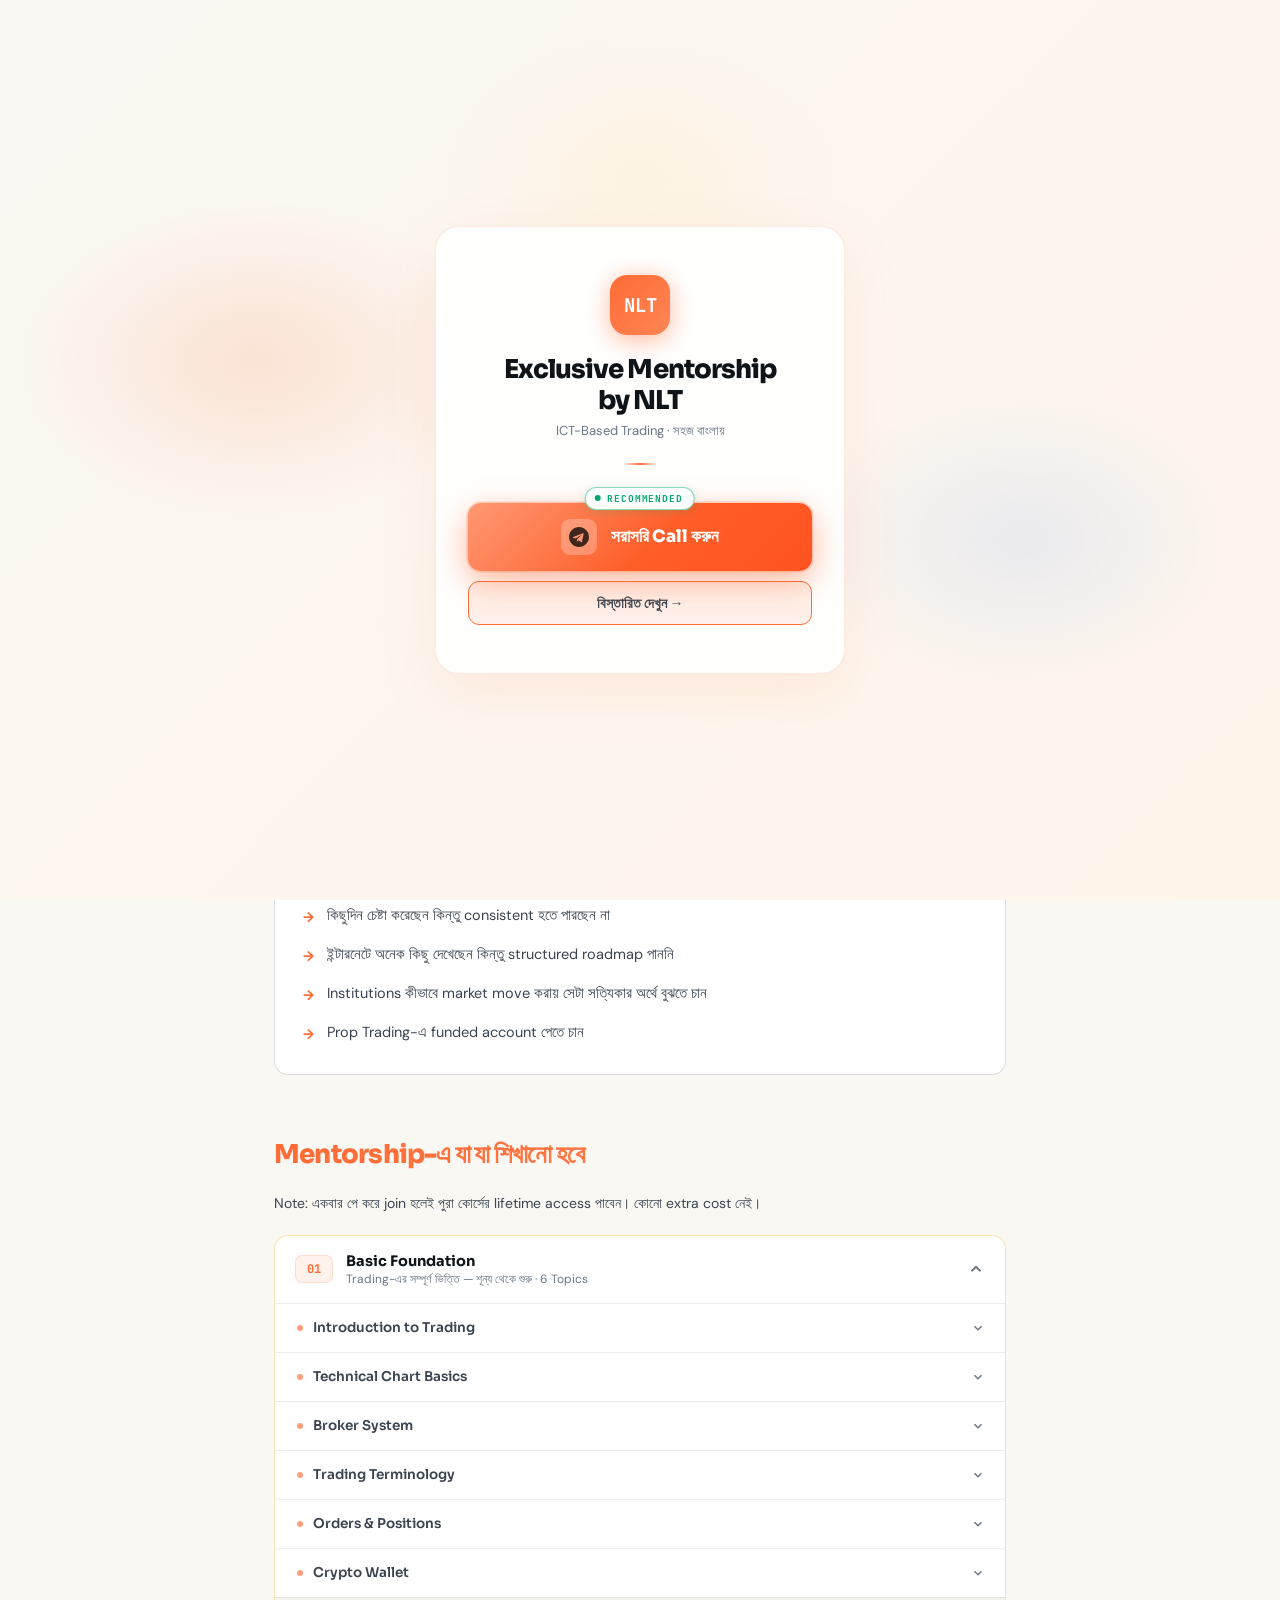
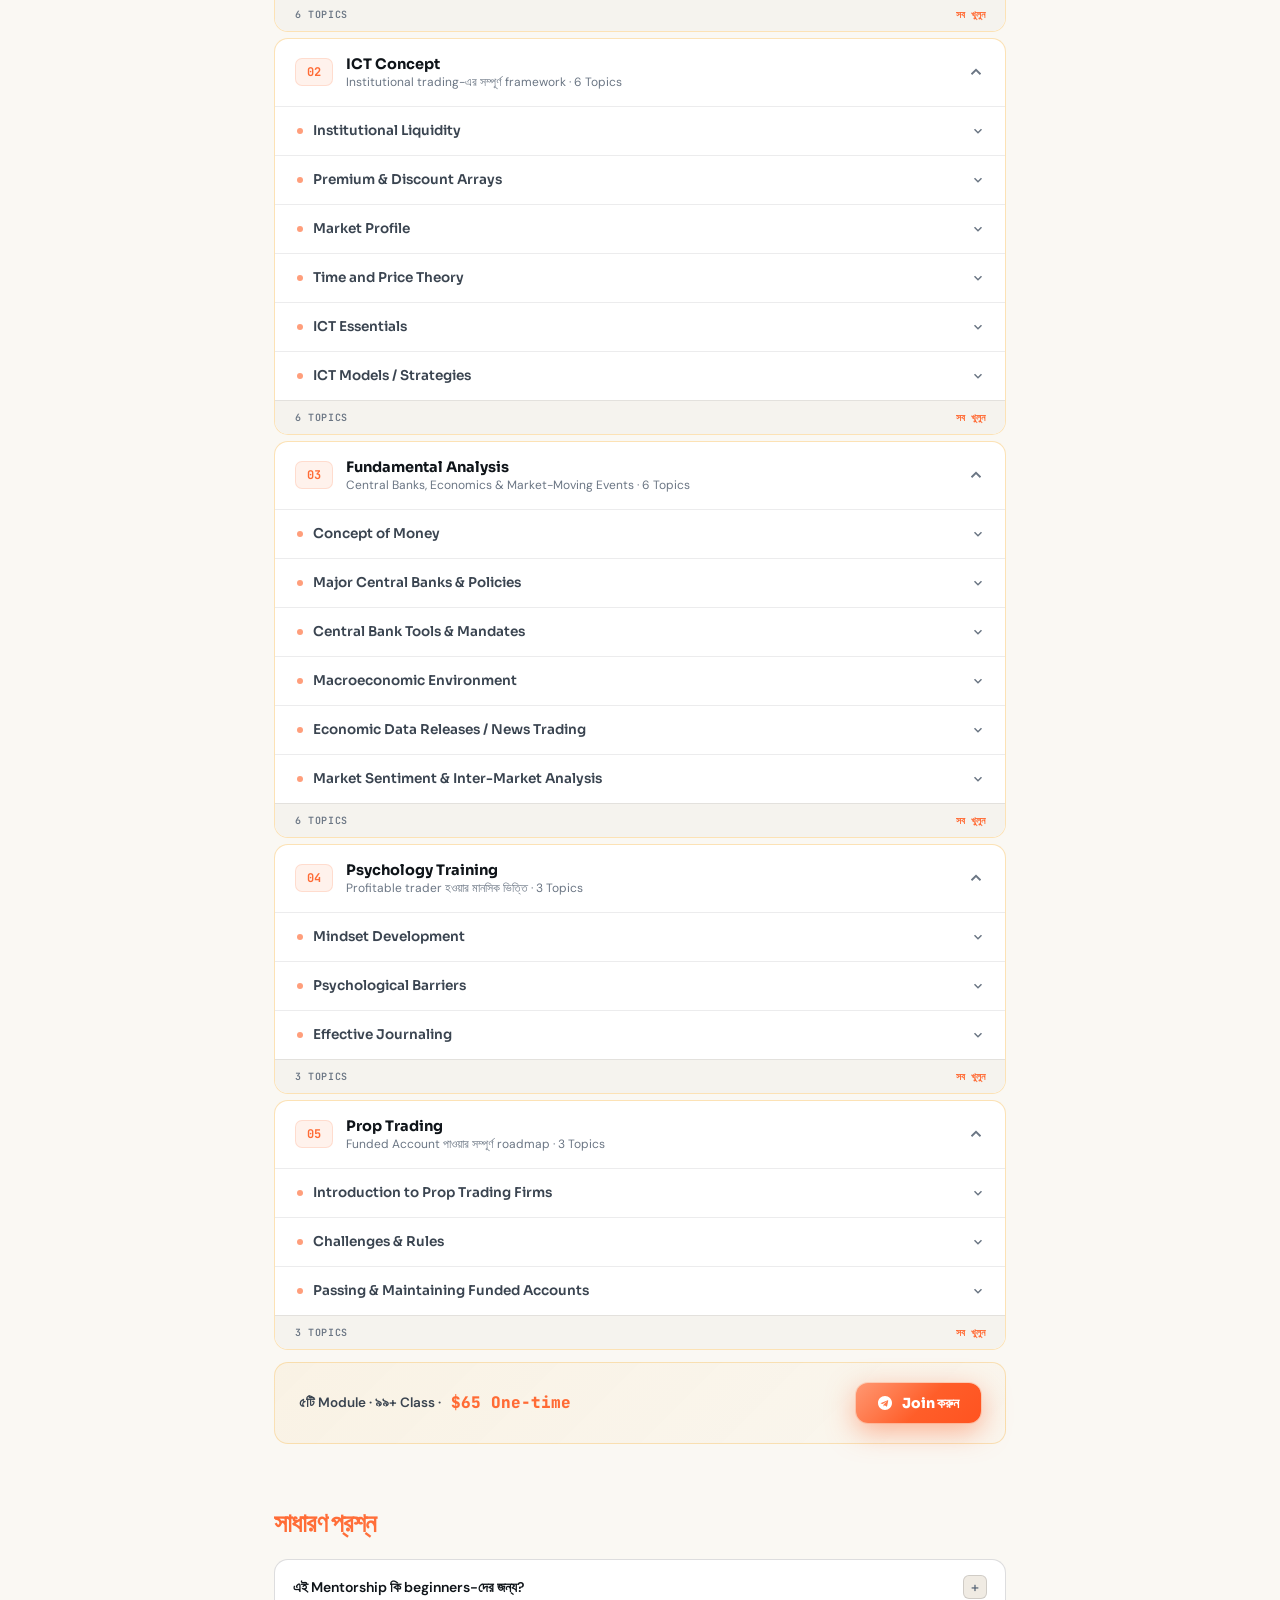
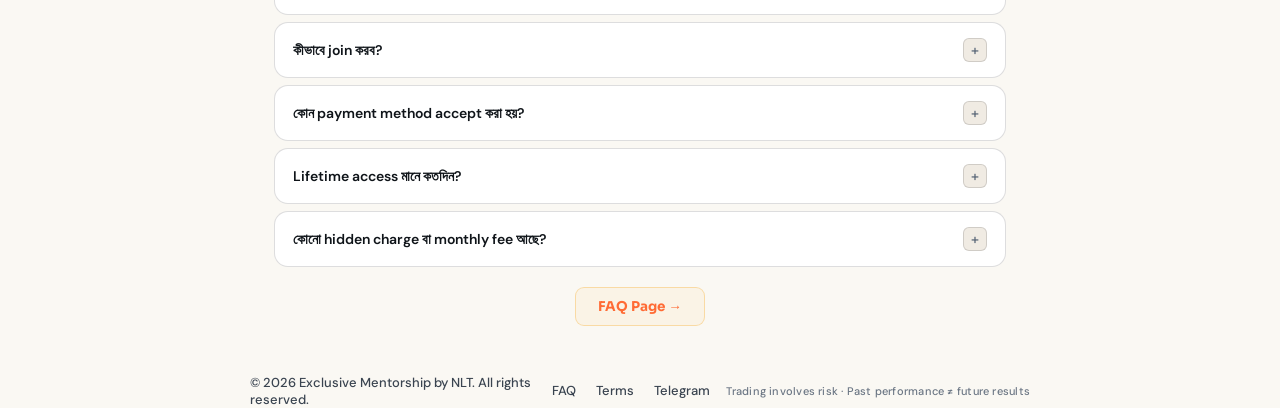
==== commit 9ddde1b2: "Discount Amount Change" ====
--- a/index.html
+++ b/index.html
@@ -2471,7 +2471,7 @@
         var ORIG = 100;
 
         /* Date-seeded discount — based on UTC date (Forex Daily Candle = UTC 00:00).
-           Same % on ALL devices for the same Forex trading day. Range: 51–63% */
+           Same % on ALL devices for the same Forex trading day. Range: 31–41% */
         function getDailyDiscount() {
             var now = new Date();
             /* Use UTC date so discount resets exactly at Forex candle open (UTC 00:00 = BD 06:00 AM) */
@@ -2479,7 +2479,7 @@
             seed = ((seed ^ (seed >>> 16)) * 0x45d9f3b) >>> 0;
             seed = ((seed ^ (seed >>> 16)) * 0x45d9f3b) >>> 0;
             seed = seed ^ (seed >>> 16);
-            return 51 + (seed % 13); /* 51 to 63 */
+            return 31 + (seed % 11); /* 31 to 41 */
         }
         var disc = getDailyDiscount();
 
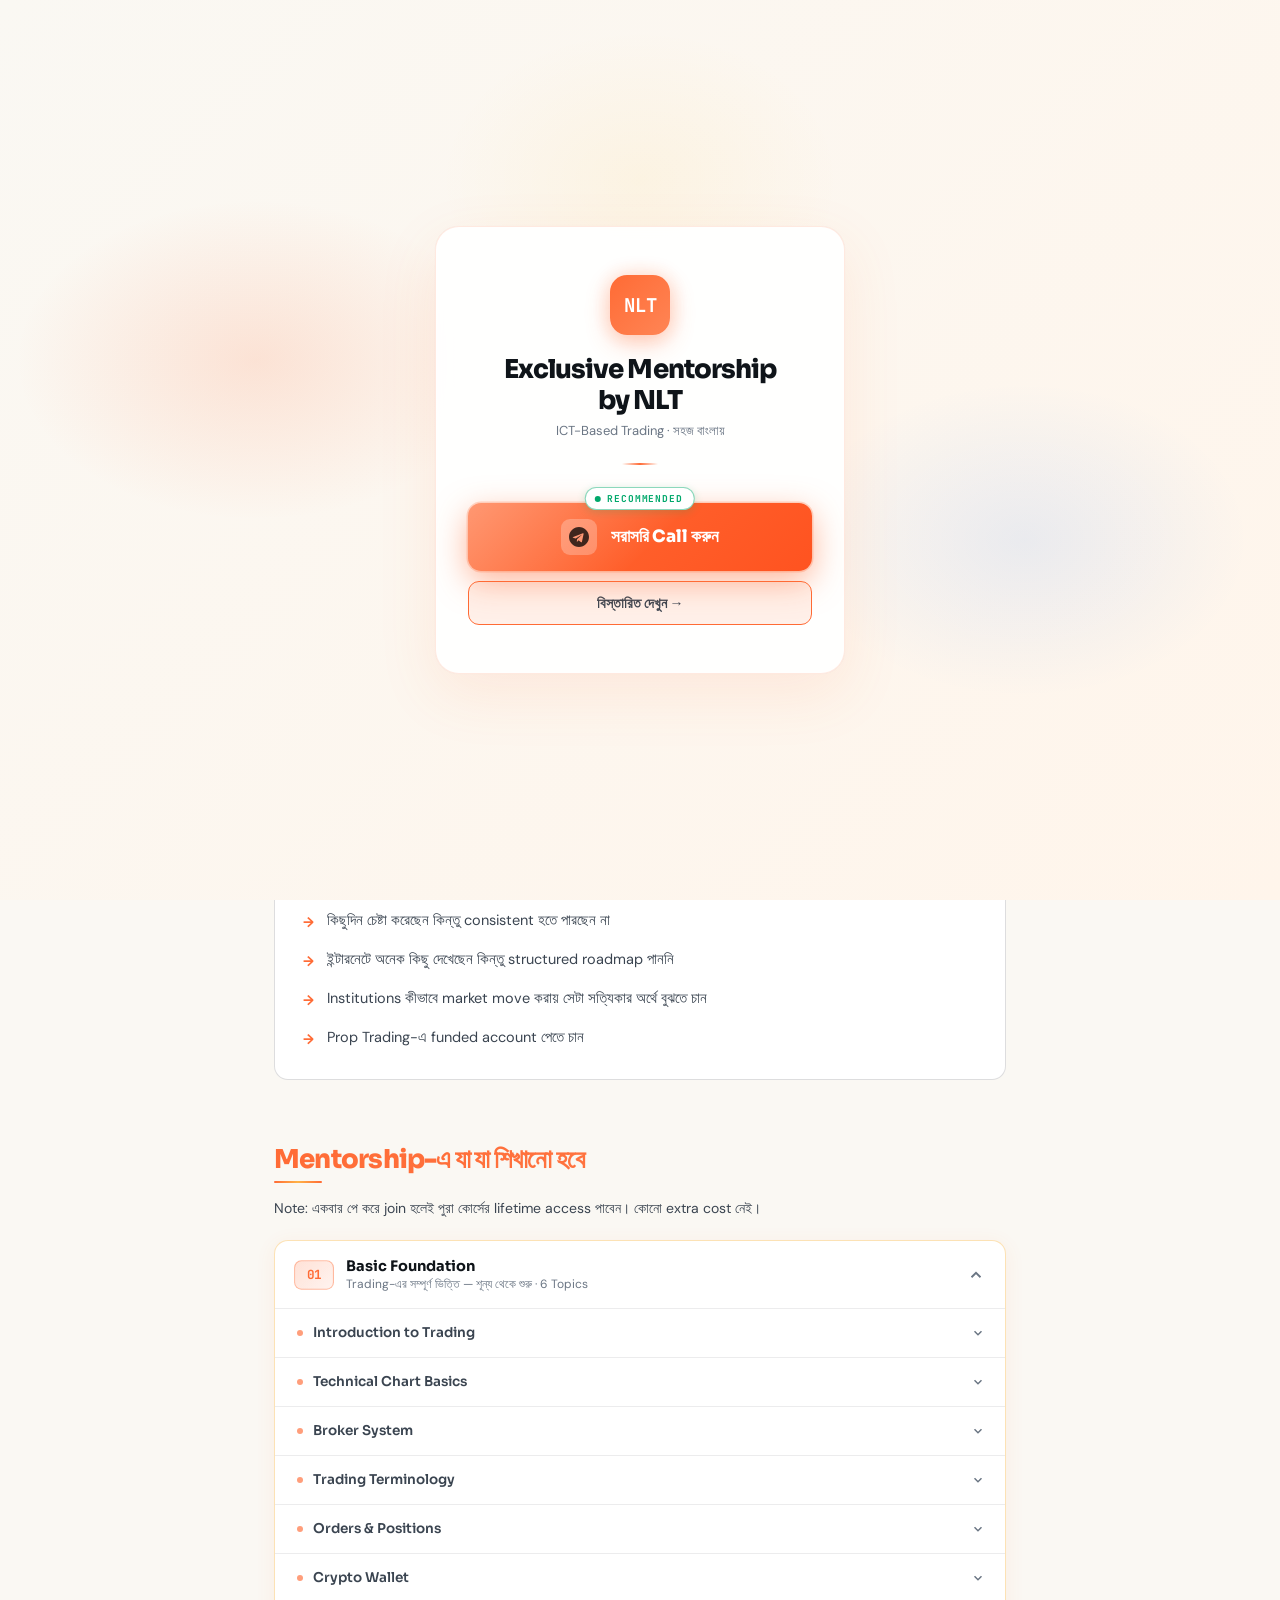
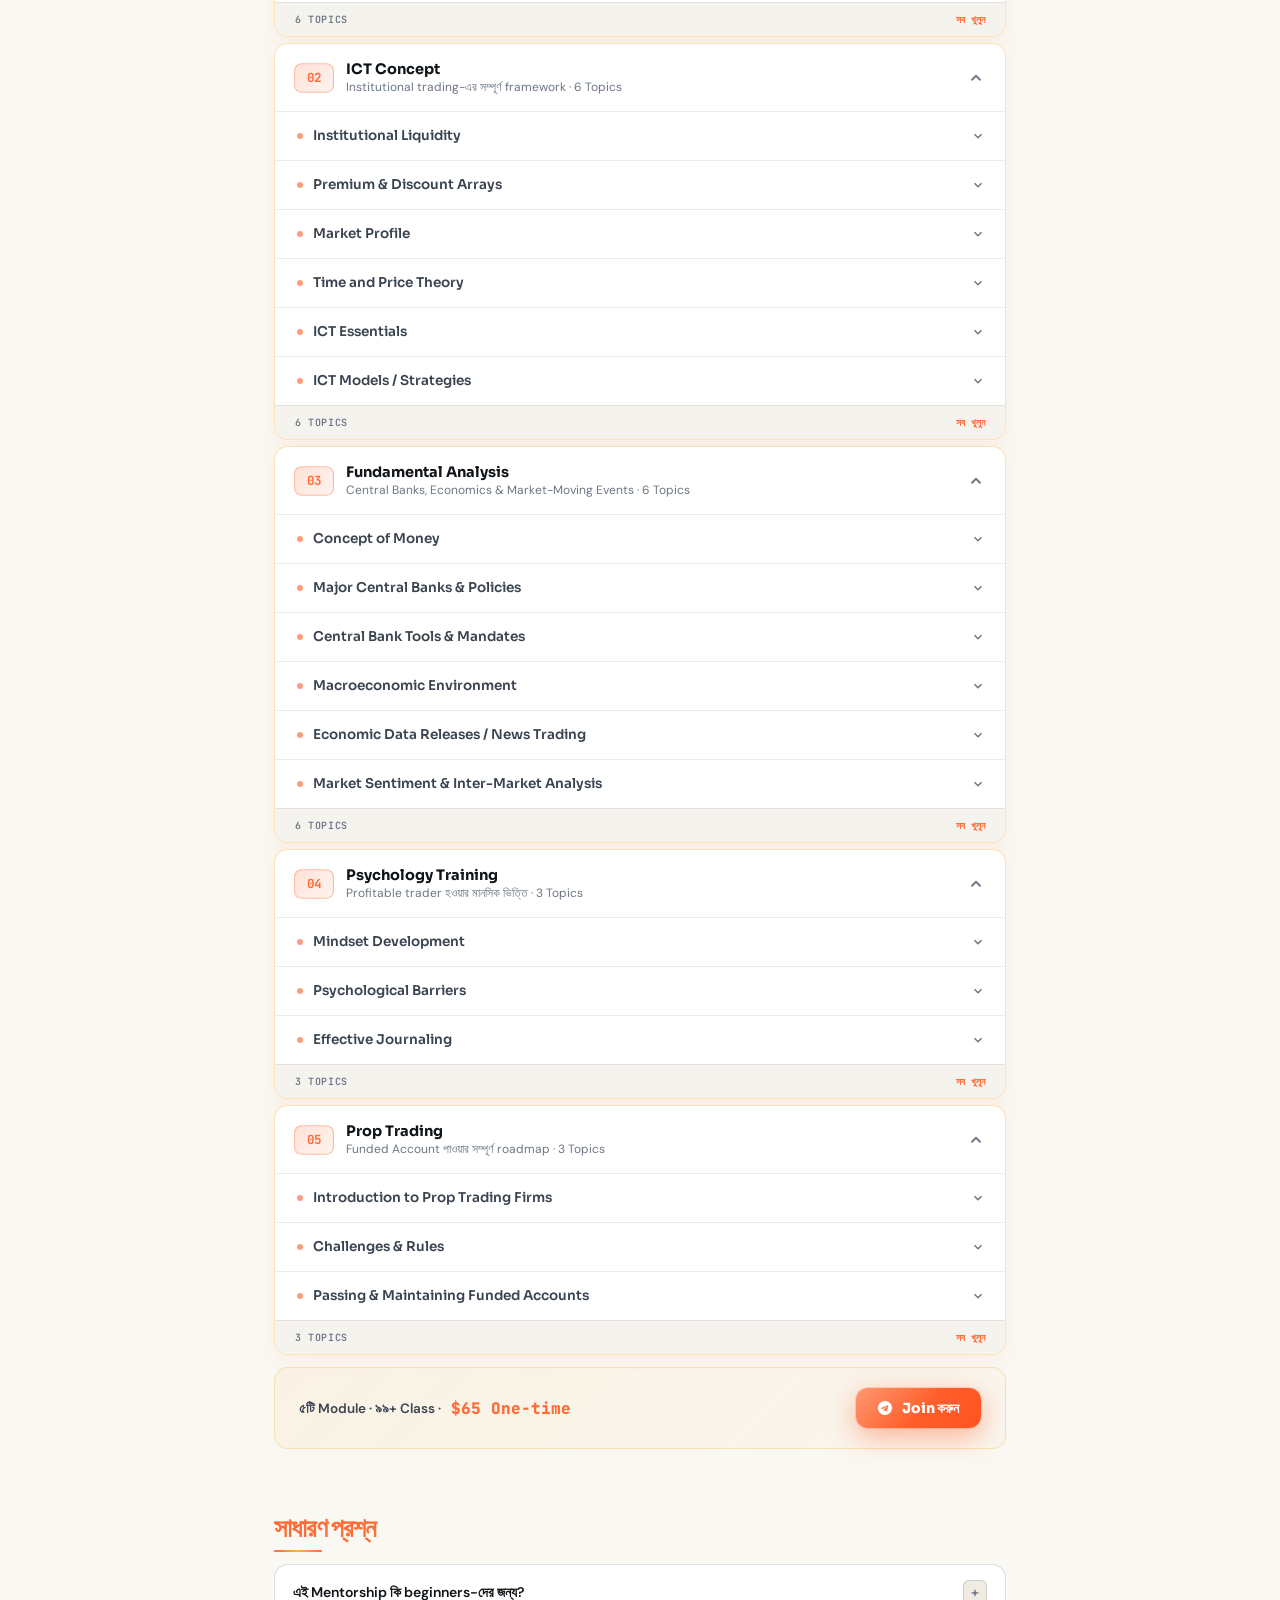
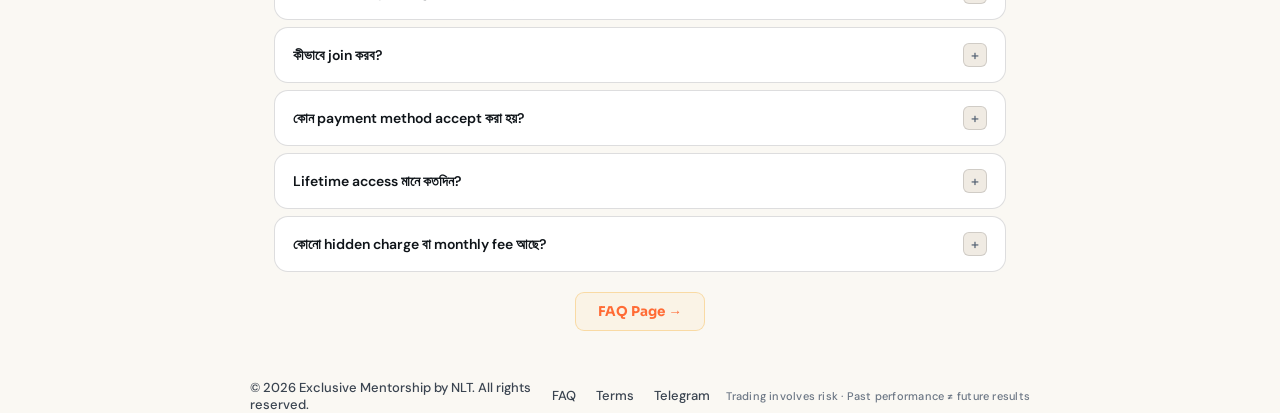
==== commit 437c7dd6: "Lot of animation Added" ====
--- a/index.html
+++ b/index.html
@@ -1915,10 +1915,449 @@
     .faq-q {
         min-height: 54px;
     }
+
+    /* ══════════════════════════════════════════════
+       ANIMATION SYSTEM — NLT PREMIUM ENHANCEMENT
+       ══════════════════════════════════════════════ */
+
+    /* @property for smooth gradient animation */
+    @property --shimmer-pos {
+        syntax: '<percentage>';
+        initial-value: -100%;
+        inherits: false;
+    }
+
+    /* ══ MISSING btnShimmer KEYFRAME ══ */
+    @keyframes btnShimmer {
+        0%   { left: -100%; opacity: 0 }
+        15%  { opacity: 1 }
+        50%  { left: 120%; opacity: 1 }
+        51%, 100% { left: 120%; opacity: 0 }
+    }
+
+    /* ══ PAGE LOAD SEQUENCE ══ */
+    body.page-loading * { animation-play-state: paused !important; }
+    body { animation: bodyFadeIn .45s ease both; }
+    @keyframes bodyFadeIn {
+        from { opacity: 0 }
+        to   { opacity: 1 }
+    }
+
+    /* ══ CUSTOM CURSOR GLOW ══ */
+    .cursor-glow {
+        position: fixed;
+        width: 320px;
+        height: 320px;
+        border-radius: 50%;
+        background: radial-gradient(circle, rgba(255, 107, 53, .07) 0%, transparent 70%);
+        pointer-events: none;
+        transform: translate(-50%, -50%);
+        z-index: 1;
+        transition: opacity .3s;
+        will-change: transform;
+    }
+    @media (pointer: coarse) { .cursor-glow { display: none; } }
+
+    /* ══ DISCOUNT BAR — Enhanced sweep ══ */
+    .disc-bar::after {
+        content: '';
+        position: absolute;
+        top: 0; left: -60%; width: 40%; height: 100%;
+        background: linear-gradient(90deg, transparent, rgba(255,255,255,.18), transparent);
+        animation: discSweep 4s ease-in-out infinite;
+        pointer-events: none;
+    }
+    @keyframes discSweep {
+        0%   { left: -60%; opacity: 0 }
+        20%  { opacity: 1 }
+        80%  { left: 120%; opacity: 1 }
+        100% { left: 120%; opacity: 0 }
+    }
+
+    /* ══ TIMER DIGITS — 3D Flip ══ */
+    .disc-unit { perspective: 200px; }
+    .disc-d {
+        transform-origin: center bottom;
+        transform-style: preserve-3d;
+    }
+    .disc-d.flip {
+        animation: digit3DFlip .3s cubic-bezier(.4,0,.2,1);
+    }
+    @keyframes digit3DFlip {
+        0%   { transform: rotateX(0deg)  scaleY(1); }
+        30%  { transform: rotateX(-90deg) scaleY(.8); opacity: .5 }
+        60%  { transform: rotateX(-90deg) scaleY(.8); opacity: .5 }
+        100% { transform: rotateX(0deg)  scaleY(1); }
+    }
+    .disc-bar.disc-urgent .disc-d {
+        animation: urgentFlash .65s ease-in-out infinite, urgentScale 1.2s ease-in-out infinite;
+    }
+    @keyframes urgentScale {
+        0%,100% { transform: scale(1); }
+        50%      { transform: scale(1.05); }
+    }
+
+    /* ══ ENTRY OVERLAY — Cinematic ══ */
+    .eo { animation: none; }
+    .eo-box {
+        animation: eoBoxIn .7s cubic-bezier(.22,1,.36,1) .1s both;
+    }
+    .eo-logo {
+        animation: eoLogoIn .6s cubic-bezier(.34,1.56,.64,1) .2s both,
+                   logoFloat 3s ease-in-out 1s infinite;
+    }
+    .eo-title  { animation: eoItemIn .5s ease .4s both; }
+    .eo-sub    { animation: eoItemIn .5s ease .5s both; }
+    .eo-div    { animation: eoLineIn .6s ease .6s both; }
+    .eo-btns   { animation: eoItemIn .5s ease .65s both; }
+
+    @keyframes eoBoxIn {
+        from { opacity: 0; transform: translateY(40px) scale(.94); filter: blur(4px); }
+        to   { opacity: 1; transform: translateY(0)    scale(1);   filter: blur(0); }
+    }
+    @keyframes eoLogoIn {
+        from { opacity: 0; transform: scale(.5) rotate(-15deg); }
+        to   { opacity: 1; transform: scale(1)  rotate(0deg); }
+    }
+    @keyframes eoItemIn {
+        from { opacity: 0; transform: translateY(14px); }
+        to   { opacity: 1; transform: translateY(0); }
+    }
+    @keyframes eoLineIn {
+        from { opacity: 0; width: 0; }
+        to   { opacity: 1; width: 36px; }
+    }
+    .eo-title, .eo-sub, .eo-div, .eo-btns { opacity: 0; }
+
+    /* ══ HERO — Word animation support ══ */
+    .hero-word {
+        display: inline-block;
+        opacity: 0;
+        transform: translateY(22px);
+        transition: opacity .5s ease, transform .5s cubic-bezier(.22,1,.36,1);
+        will-change: transform, opacity;
+    }
+    .hero-word.on { opacity: 1; transform: translateY(0); }
+    .hero h1 em {
+        position: relative;
+        display: inline-block;
+    }
+    .hero h1 em::after {
+        content: '';
+        position: absolute;
+        bottom: -4px; left: 0; right: 0;
+        height: 2px;
+        background: linear-gradient(90deg, transparent, #ff6b35, transparent);
+        transform: scaleX(0);
+        transform-origin: left center;
+        transition: transform .8s cubic-bezier(.22,1,.36,1) .8s;
+    }
+    .hero-title-revealed em::after { transform: scaleX(1); }
+
+    /* Glow burst on em */
+    .hero h1 em {
+        text-shadow: 0 0 40px rgba(255,107,53,0);
+        transition: text-shadow .5s ease;
+        animation: emGlow 3.5s ease-in-out 1s infinite;
+    }
+    @keyframes emGlow {
+        0%,60%,100% { filter: brightness(1) drop-shadow(0 0 0px rgba(255,107,53,0)); }
+        30%  { filter: brightness(1.08) drop-shadow(0 0 16px rgba(255,107,53,.45)); }
+    }
+
+    /* ══ HERO STATS — Sequential pop-in ══ */
+    .hero-stat {
+        opacity: 0;
+        transform: translateY(16px) scale(.92);
+        transition: opacity .45s ease, transform .45s cubic-bezier(.34,1.56,.64,1),
+                    background .22s, border-color .22s, box-shadow .22s;
+    }
+    .hero-stat.stat-on { opacity: 1; transform: translateY(0) scale(1); }
+    .hero-stat:hover {
+        transform: translateY(-5px) scale(1.04) !important;
+        background: rgba(255,107,53,.12) !important;
+        border-color: rgba(255,107,53,.4) !important;
+        box-shadow: 0 8px 24px rgba(255,107,53,.18);
+    }
+
+    /* ══ SECTION TITLES — Golden shine reveal ══ */
+    .s-ttl {
+        position: relative;
+        background-size: 300% auto;
+        animation: titleShine 6s linear infinite;
+        overflow: visible;
+    }
+    .s-ttl::after {
+        content: '';
+        position: absolute;
+        bottom: -8px; left: 0;
+        height: 2px; width: 0;
+        background: linear-gradient(90deg, #ff6b35, #ffb347, #ff6b35);
+        border-radius: 2px;
+        transition: width .8s cubic-bezier(.22,1,.36,1);
+    }
+    .s-ttl.title-revealed::after { width: 48px; }
+    @keyframes titleShine {
+        0%   { background-position: 0% center }
+        100% { background-position: 300% center }
+    }
+
+    /* ══ SECTION DIVIDERS ══ */
+    .section-divider {
+        height: 1px;
+        margin: 0 auto 64px;
+        max-width: var(--mw);
+        background: linear-gradient(90deg, transparent 0%, rgba(255,107,53,.15) 30%, rgba(255,107,53,.3) 50%, rgba(255,107,53,.15) 70%, transparent 100%);
+        background-size: 200% auto;
+        animation: dividerFlow 4s linear infinite;
+        position: relative;
+    }
+    @keyframes dividerFlow {
+        0%   { background-position: 0% center }
+        100% { background-position: 200% center }
+    }
+
+    /* ══ SCROLL REVEAL — Enhanced ══ */
+    .rv {
+        opacity: 0;
+        transform: translateY(20px) scale(.99);
+        transition: opacity .55s cubic-bezier(.22,1,.36,1),
+                    transform .55s cubic-bezier(.22,1,.36,1);
+        will-change: opacity, transform;
+    }
+    .rv.on { opacity: 1; transform: translateY(0) scale(1); }
+
+    /* ══ FOR WHOM — List animation ══ */
+    .fw-list li {
+        opacity: 0;
+        transform: translateX(-18px);
+        transition: opacity .45s ease, transform .45s cubic-bezier(.22,1,.36,1);
+    }
+    .fw-list.list-on li { opacity: 1; transform: translateX(0); }
+    .fw-list li::before {
+        transition: transform .4s cubic-bezier(.34,1.56,.64,1);
+    }
+    .fw-list li:hover::before {
+        transform: translateX(4px) scale(1.2);
+    }
+
+    /* ══ FAQ ITEMS — Enhanced hover + animation ══ */
+    .faq-item {
+        transition: border-color .25s, box-shadow .25s, transform .25s;
+    }
+    .faq-item:hover {
+        border-color: rgba(255,107,53,.22) !important;
+        box-shadow: 0 4px 16px rgba(255,107,53,.07);
+        transform: translateX(3px);
+    }
+    .faq-q .faq-ic {
+        transition: transform .3s cubic-bezier(.34,1.56,.64,1),
+                    background .25s, border-color .25s, color .25s;
+    }
+    .faq-q:hover .faq-ic { transform: rotate(15deg) scale(1.1); }
+    .faq-q.open .faq-ic  { transform: rotate(45deg) scale(1.1) !important; }
+    .faq-a {
+        transition: max-height .42s cubic-bezier(.4,0,.2,1),
+                    padding .42s ease,
+                    opacity .35s ease;
+        opacity: 0;
+    }
+    .faq-q.open + .faq-a { opacity: 1; }
+
+    /* ══ COURSE MODULES — Enhanced ══ */
+    .co-mod {
+        transition: border-color .25s, box-shadow .25s;
+    }
+    .co-mod.open {
+        box-shadow: 0 4px 20px rgba(255,107,53,.08);
+    }
+    .co-mod-hd:hover .co-mt { color: var(--amber); transition: color .2s; }
+    .co-num {
+        transition: background .25s, border-color .25s, transform .25s;
+    }
+    .co-mod.open .co-num {
+        background: linear-gradient(135deg, rgba(255,107,53,.2), rgba(255,107,53,.08));
+        border-color: rgba(255,107,53,.4);
+        transform: scale(1.05);
+    }
+
+    /* ══ TOPIC ITEMS — Staggered reveal when accordion opens ══ */
+    .co-body .co-tp {
+        opacity: 0;
+        transform: translateY(8px);
+        transition: opacity .3s ease, transform .3s ease;
+    }
+    .co-mod.open .co-body .co-tp { opacity: 1; transform: translateY(0); }
+    .co-mod.open .co-body .co-tp:nth-child(1) { transition-delay: .04s; }
+    .co-mod.open .co-body .co-tp:nth-child(2) { transition-delay: .08s; }
+    .co-mod.open .co-body .co-tp:nth-child(3) { transition-delay: .12s; }
+    .co-mod.open .co-body .co-tp:nth-child(4) { transition-delay: .16s; }
+    .co-mod.open .co-body .co-tp:nth-child(5) { transition-delay: .2s; }
+    .co-mod.open .co-body .co-tp:nth-child(6) { transition-delay: .24s; }
+    .co-mod.open .co-body .co-tp:nth-child(n+7) { transition-delay: .28s; }
+
+    /* Sub-items staggered */
+    .co-subs .co-sub-ul li {
+        opacity: 0;
+        transform: translateX(-10px);
+        transition: opacity .25s ease, transform .25s ease;
+    }
+    .co-tp.open .co-subs .co-sub-ul li { opacity: 1; transform: translateX(0); }
+    .co-tp.open .co-subs .co-sub-ul li:nth-child(1) { transition-delay: .05s; }
+    .co-tp.open .co-subs .co-sub-ul li:nth-child(2) { transition-delay: .09s; }
+    .co-tp.open .co-subs .co-sub-ul li:nth-child(3) { transition-delay: .13s; }
+    .co-tp.open .co-subs .co-sub-ul li:nth-child(4) { transition-delay: .17s; }
+    .co-tp.open .co-subs .co-sub-ul li:nth-child(5) { transition-delay: .21s; }
+    .co-tp.open .co-subs .co-sub-ul li:nth-child(6) { transition-delay: .25s; }
+    .co-tp.open .co-subs .co-sub-ul li:nth-child(n+7) { transition-delay: .29s; }
+
+    /* ══ BUTTONS — Magnetic hover support ══ */
+    .btn-primary, .btn-ghost, .nav-cta, .eo-call {
+        transition: transform .3s cubic-bezier(.34,1.56,.64,1),
+                    box-shadow .3s ease, background .25s ease !important;
+    }
+    .btn-primary:active, .btn-ghost:active, .nav-cta:active {
+        transform: translateY(1px) scale(.98) !important;
+        box-shadow: 0 2px 8px rgba(255,107,53,.3) !important;
+    }
+
+    /* ══ TELEGRAM BUTTONS — Continuous pulse ══ */
+    .tg-pulse {
+        animation: tgPulse 2.5s ease-in-out infinite;
+    }
+    @keyframes tgPulse {
+        0%,100% { box-shadow: 0 8px 28px rgba(255,107,53,.5), 0 0 0 0 rgba(255,107,53,.25); }
+        50%     { box-shadow: 0 10px 36px rgba(255,107,53,.65), 0 0 0 8px rgba(255,107,53,0); }
+    }
+
+    /* ══ NAV LINKS — Underline draw ══ */
+    .nav-link {
+        position: relative;
+        transition: color .2s, background .2s;
+    }
+    .nav-link::after {
+        content: '';
+        position: absolute;
+        bottom: 2px; left: 10px; right: 10px;
+        height: 1.5px;
+        background: var(--amber);
+        transform: scaleX(0);
+        transform-origin: center;
+        transition: transform .25s cubic-bezier(.22,1,.36,1);
+    }
+    .nav-link:hover::after { transform: scaleX(1); }
+
+    /* ══ NAVBAR LOGO — Hover scale ══ */
+    .nav-logo-mark {
+        transition: transform .3s cubic-bezier(.34,1.56,.64,1),
+                    box-shadow .3s ease;
+    }
+    .nav-logo:hover .nav-logo-mark {
+        transform: scale(1.08) rotate(-3deg);
+        box-shadow: 0 6px 20px rgba(255,107,53,.4);
+    }
+
+    /* ══ PARALLAX BLOBS ══ */
+    .hero-blob {
+        position: absolute;
+        border-radius: 50%;
+        pointer-events: none;
+        will-change: transform;
+    }
+    .hero-blob-1 {
+        width: 380px; height: 380px;
+        background: radial-gradient(circle, rgba(255,107,53,.08) 0%, transparent 70%);
+        top: -100px; right: -100px;
+        animation: blobFloat1 8s ease-in-out infinite;
+    }
+    .hero-blob-2 {
+        width: 280px; height: 280px;
+        background: radial-gradient(circle, rgba(245,158,11,.06) 0%, transparent 70%);
+        bottom: -60px; left: -60px;
+        animation: blobFloat2 10s ease-in-out infinite;
+    }
+    @keyframes blobFloat1 {
+        0%,100% { transform: translate(0,0) scale(1); }
+        33%     { transform: translate(-20px,15px) scale(1.05); }
+        66%     { transform: translate(10px,-20px) scale(.97); }
+    }
+    @keyframes blobFloat2 {
+        0%,100% { transform: translate(0,0) scale(1); }
+        40%     { transform: translate(15px,-20px) scale(1.08); }
+        70%     { transform: translate(-10px,10px) scale(.96); }
+    }
+
+    /* ══ HERO BADGE — Enhanced ══ */
+    .hero-badge {
+        position: relative;
+        overflow: hidden;
+    }
+    .hero-badge::after {
+        content: '';
+        position: absolute;
+        top: 0; left: -80%; width: 60%; height: 100%;
+        background: linear-gradient(90deg, transparent, rgba(255,255,255,.5), transparent);
+        animation: badgeSheen 3.5s ease-in-out infinite;
+    }
+    @keyframes badgeSheen {
+        0%   { left: -80%; opacity: 0 }
+        20%  { opacity: 1 }
+        70%  { left: 120%; opacity: 1 }
+        100% { left: 120%; opacity: 0 }
+    }
+
+    /* ══ HERO GRID PARALLAX ══ */
+    .hero::after { transition: transform .1s linear; }
+
+    /* ══ PROGRESS SECTION INDICATOR ══ */
+    .section-progress {
+        position: fixed;
+        top: 0; left: 0;
+        height: 2px;
+        background: linear-gradient(90deg, #ff6b35, #ffb347);
+        z-index: 9999;
+        width: 0%;
+        transition: width .1s linear;
+        box-shadow: 0 0 8px rgba(255,107,53,.6);
+    }
+
+    /* ══ BACK TO TOP — Enhanced ══ */
+    .btt {
+        transition: all .35s cubic-bezier(.34,1.56,.64,1) !important;
+        overflow: hidden;
+    }
+    .btt:hover {
+        background: linear-gradient(135deg, rgba(255,107,53,.15), rgba(255,107,53,.05));
+        border-color: var(--amber) !important;
+        transform: translateY(-3px) scale(1.1) !important;
+        box-shadow: 0 6px 20px rgba(255,107,53,.2);
+        color: var(--amber) !important;
+    }
+
+    /* ══ FOOTER LINKS ══ */
+    .ft-nav a { transition: color .25s, transform .25s; }
+    .ft-nav a:hover { transform: translateY(-2px); }
+
+    /* ══ MOBILE: Reduce expensive animations ══ */
+    @media (prefers-reduced-motion: reduce) {
+        *, *::before, *::after {
+            animation-duration: .01ms !important;
+            animation-iteration-count: 1 !important;
+            transition-duration: .01ms !important;
+        }
+    }
+    @media (max-width: 640px) {
+        .cursor-glow { display: none; }
+        .hero-blob { opacity: .5; }
+        .co-mod.open .co-body .co-tp { transition-delay: 0s !important; }
+    }
+
     </style>
 </head>
 
 <body class="locked">
+    <div class="section-progress" id="sectionProgress"></div>
+    <div class="cursor-glow" id="cursorGlow"></div>
     <!-- ════ STICKY HEADER ════ -->
     <header class="sticky-header">
         <!-- ════ DISCOUNT BAR ════ -->
@@ -1979,6 +2418,8 @@
     </div>
     <!-- ════ HERO ════ -->
     <section class="hero">
+        <div class="hero-blob hero-blob-1"></div>
+        <div class="hero-blob hero-blob-2"></div>
         <div class="hero-inner">
             <div class="hero-badge">Exclusive Mentorship Program</div>
             <h1>Learn To Trade<br><em>Like Institutions</em></h1>
@@ -2585,6 +3026,223 @@
         if (!b) return;
         window.addEventListener('scroll', function() { b.classList.toggle('on', scrollY > 400); }, { passive: true });
     })();
+
+    /* ══════════════════════════════════════════════
+       NLT PREMIUM ANIMATION ENGINE
+       ══════════════════════════════════════════════ */
+
+    (function() {
+        var isMobile = window.matchMedia('(max-width:640px)').matches;
+        var prefersReduced = window.matchMedia('(prefers-reduced-motion: reduce)').matches;
+
+        /* ── PAGE LOAD SEQUENCE ── */
+        document.body.classList.add('page-loading');
+        window.addEventListener('load', function() {
+            setTimeout(function() { document.body.classList.remove('page-loading'); }, 50);
+        });
+
+        /* ── SCROLL PROGRESS ── */
+        var prog = document.getElementById('sectionProgress');
+        if (prog) {
+            window.addEventListener('scroll', function() {
+                var scrolled = (document.documentElement.scrollTop / (document.documentElement.scrollHeight - window.innerHeight)) * 100;
+                prog.style.width = Math.min(100, scrolled) + '%';
+            }, { passive: true });
+        }
+
+        /* ── CUSTOM CURSOR GLOW ── */
+        if (!isMobile && !prefersReduced) {
+            var glow = document.getElementById('cursorGlow');
+            if (glow) {
+                var glowX = 0, glowY = 0, curX = 0, curY = 0;
+                document.addEventListener('mousemove', function(e) {
+                    glowX = e.clientX; glowY = e.clientY;
+                });
+                function animGlow() {
+                    curX += (glowX - curX) * 0.08;
+                    curY += (glowY - curY) * 0.08;
+                    glow.style.transform = 'translate(' + curX + 'px,' + curY + 'px) translate(-50%,-50%)';
+                    requestAnimationFrame(animGlow);
+                }
+                animGlow();
+                // Hide on non-interactive areas
+                document.addEventListener('mouseleave', function() { glow.style.opacity = '0'; });
+                document.addEventListener('mouseenter', function() { glow.style.opacity = '1'; });
+            }
+        }
+
+        /* ── HERO WORD SPLIT ANIMATION ── */
+        var heroH1 = document.querySelector('.hero h1');
+        if (heroH1) {
+            var html = heroH1.innerHTML;
+            // Split text nodes (not em) into word spans
+            heroH1.childNodes.forEach(function(node) {
+                if (node.nodeType === 3) { // text node
+                    var words = node.textContent.split(/(\s+)/);
+                    var frag = document.createDocumentFragment();
+                    words.forEach(function(w) {
+                        if (w.trim()) {
+                            var sp = document.createElement('span');
+                            sp.className = 'hero-word';
+                            sp.textContent = w;
+                            frag.appendChild(sp);
+                            frag.appendChild(document.createTextNode(' '));
+                        }
+                    });
+                    heroH1.replaceChild(frag, node);
+                }
+            });
+            // Also wrap em in a hero-word
+            var em = heroH1.querySelector('em');
+            if (em && !em.closest('.hero-word')) {
+                var emWrap = document.createElement('span');
+                emWrap.className = 'hero-word';
+                em.parentNode.insertBefore(emWrap, em);
+                emWrap.appendChild(em);
+            }
+            // Animate with stagger
+            var words = heroH1.querySelectorAll('.hero-word');
+            words.forEach(function(w, i) {
+                setTimeout(function() {
+                    w.classList.add('on');
+                    if (i === words.length - 1) {
+                        heroH1.classList.add('hero-title-revealed');
+                    }
+                }, 200 + i * 120);
+            });
+        }
+
+        /* ── HERO STATS SEQUENTIAL POP-IN ── */
+        var stats = document.querySelectorAll('.hero-stat');
+        stats.forEach(function(s, i) {
+            setTimeout(function() { s.classList.add('stat-on'); }, 600 + i * 110);
+        });
+
+        /* ── SECTION TITLE REVEAL ── */
+        var titleObs = new IntersectionObserver(function(entries) {
+            entries.forEach(function(e) {
+                if (e.isIntersecting) {
+                    e.target.classList.add('title-revealed');
+                    titleObs.unobserve(e.target);
+                }
+            });
+        }, { threshold: .25, rootMargin: '0px 0px -20px 0px' });
+        document.querySelectorAll('.s-ttl').forEach(function(t) { titleObs.observe(t); });
+
+        /* ── FOR WHOM LIST ANIMATION ── */
+        var fwObs = new IntersectionObserver(function(entries) {
+            entries.forEach(function(e) {
+                if (e.isIntersecting) {
+                    var list = e.target;
+                    list.classList.add('list-on');
+                    list.querySelectorAll('li').forEach(function(li, i) {
+                        li.style.transitionDelay = (i * .08) + 's';
+                    });
+                    fwObs.unobserve(e.target);
+                }
+            });
+        }, { threshold: .1 });
+        document.querySelectorAll('.fw-list').forEach(function(l) { fwObs.observe(l); });
+
+        /* ── MAGNETIC BUTTON HOVER ── */
+        if (!isMobile && !prefersReduced) {
+            document.querySelectorAll('.btn-primary, .btn-ghost, .nav-cta').forEach(function(btn) {
+                btn.addEventListener('mousemove', function(e) {
+                    var r = btn.getBoundingClientRect();
+                    var dx = (e.clientX - r.left - r.width/2)  / r.width  * 10;
+                    var dy = (e.clientY - r.top  - r.height/2) / r.height * 8;
+                    btn.style.transform = 'translate(' + dx + 'px,' + dy + 'px) translateY(-3px) scale(1.03)';
+                });
+                btn.addEventListener('mouseleave', function() {
+                    btn.style.transform = '';
+                });
+            });
+        }
+
+        /* ── 3D TILT ON CARDS ── */
+        if (!isMobile && !prefersReduced) {
+            document.querySelectorAll('.hero-stat, .fw-box, .faq-item').forEach(function(card) {
+                card.addEventListener('mousemove', function(e) {
+                    var r = card.getBoundingClientRect();
+                    var x = (e.clientX - r.left) / r.width  - .5;
+                    var y = (e.clientY - r.top)  / r.height - .5;
+                    card.style.transform = 'perspective(600px) rotateX(' + (-y*7) + 'deg) rotateY(' + (x*7) + 'deg) translateZ(8px)';
+                    card.style.boxShadow = '0 12px 32px rgba(255,107,53,' + (Math.abs(x)+Math.abs(y)) * .2 + ')';
+                });
+                card.addEventListener('mouseleave', function() {
+                    card.style.transform = '';
+                    card.style.boxShadow = '';
+                });
+            });
+        }
+
+        /* ── PARALLAX HERO GRID ── */
+        if (!isMobile && !prefersReduced) {
+            var hero = document.querySelector('.hero');
+            if (hero) {
+                window.addEventListener('scroll', function() {
+                    var s = window.scrollY;
+                    if (s < hero.offsetHeight * 1.5) {
+                        hero.style.setProperty('--parallax-y', s * .3 + 'px');
+                    }
+                }, { passive: true });
+            }
+        }
+
+        /* ── TELEGRAM BUTTONS PULSE ── */
+        document.querySelectorAll('a[href*="t.me"]').forEach(function(btn) {
+            btn.classList.add('tg-pulse');
+        });
+
+        /* ── ACCORDION ENHANCED (reset staggered items on close) ── */
+        var origToggleMod = window.toggleMod;
+        window.toggleMod = function(mod) {
+            var isOpening = !mod.classList.contains('open');
+            mod.classList.toggle('open');
+            if (isOpening) {
+                var items = mod.querySelectorAll('.co-body .co-tp');
+                items.forEach(function(item, i) {
+                    item.style.opacity = '0';
+                    item.style.transform = 'translateY(8px)';
+                    setTimeout(function() {
+                        item.style.opacity = '';
+                        item.style.transform = '';
+                    }, 30 + i * 40);
+                });
+            }
+        };
+
+        /* ── FAW ACCORDION FADE ── */
+        var origTFaq = window.tFaq;
+        window.tFaq = function(btn) {
+            var a = btn.nextElementSibling, o = btn.classList.contains('open');
+            document.querySelectorAll('.faq-q').forEach(function(x) { x.classList.remove('open'); });
+            document.querySelectorAll('.faq-a').forEach(function(x) { x.classList.remove('open'); });
+            if (!o) { btn.classList.add('open'); a.classList.add('open'); }
+        };
+
+        /* ── ENHANCED SCROLL REVEAL ── */
+        var rvObs = new IntersectionObserver(function(entries) {
+            entries.forEach(function(e) {
+                if (e.isIntersecting) {
+                    e.target.classList.add('on');
+                    rvObs.unobserve(e.target);
+                }
+            });
+        }, { threshold: .08, rootMargin: '0px 0px -24px 0px' });
+        document.querySelectorAll('.rv').forEach(function(el, i) {
+            el.style.transitionDelay = (i % 5) * .07 + 's';
+            rvObs.observe(el);
+        });
+        setTimeout(function() {
+            document.querySelectorAll('.rv:not(.on)').forEach(function(el) { el.classList.add('on'); });
+        }, 1800);
+
+        /* ── DISC BAR SWEEP INIT ── */
+        // Already in CSS, no JS needed
+
+    })();
+
     </script>
 </body>
 
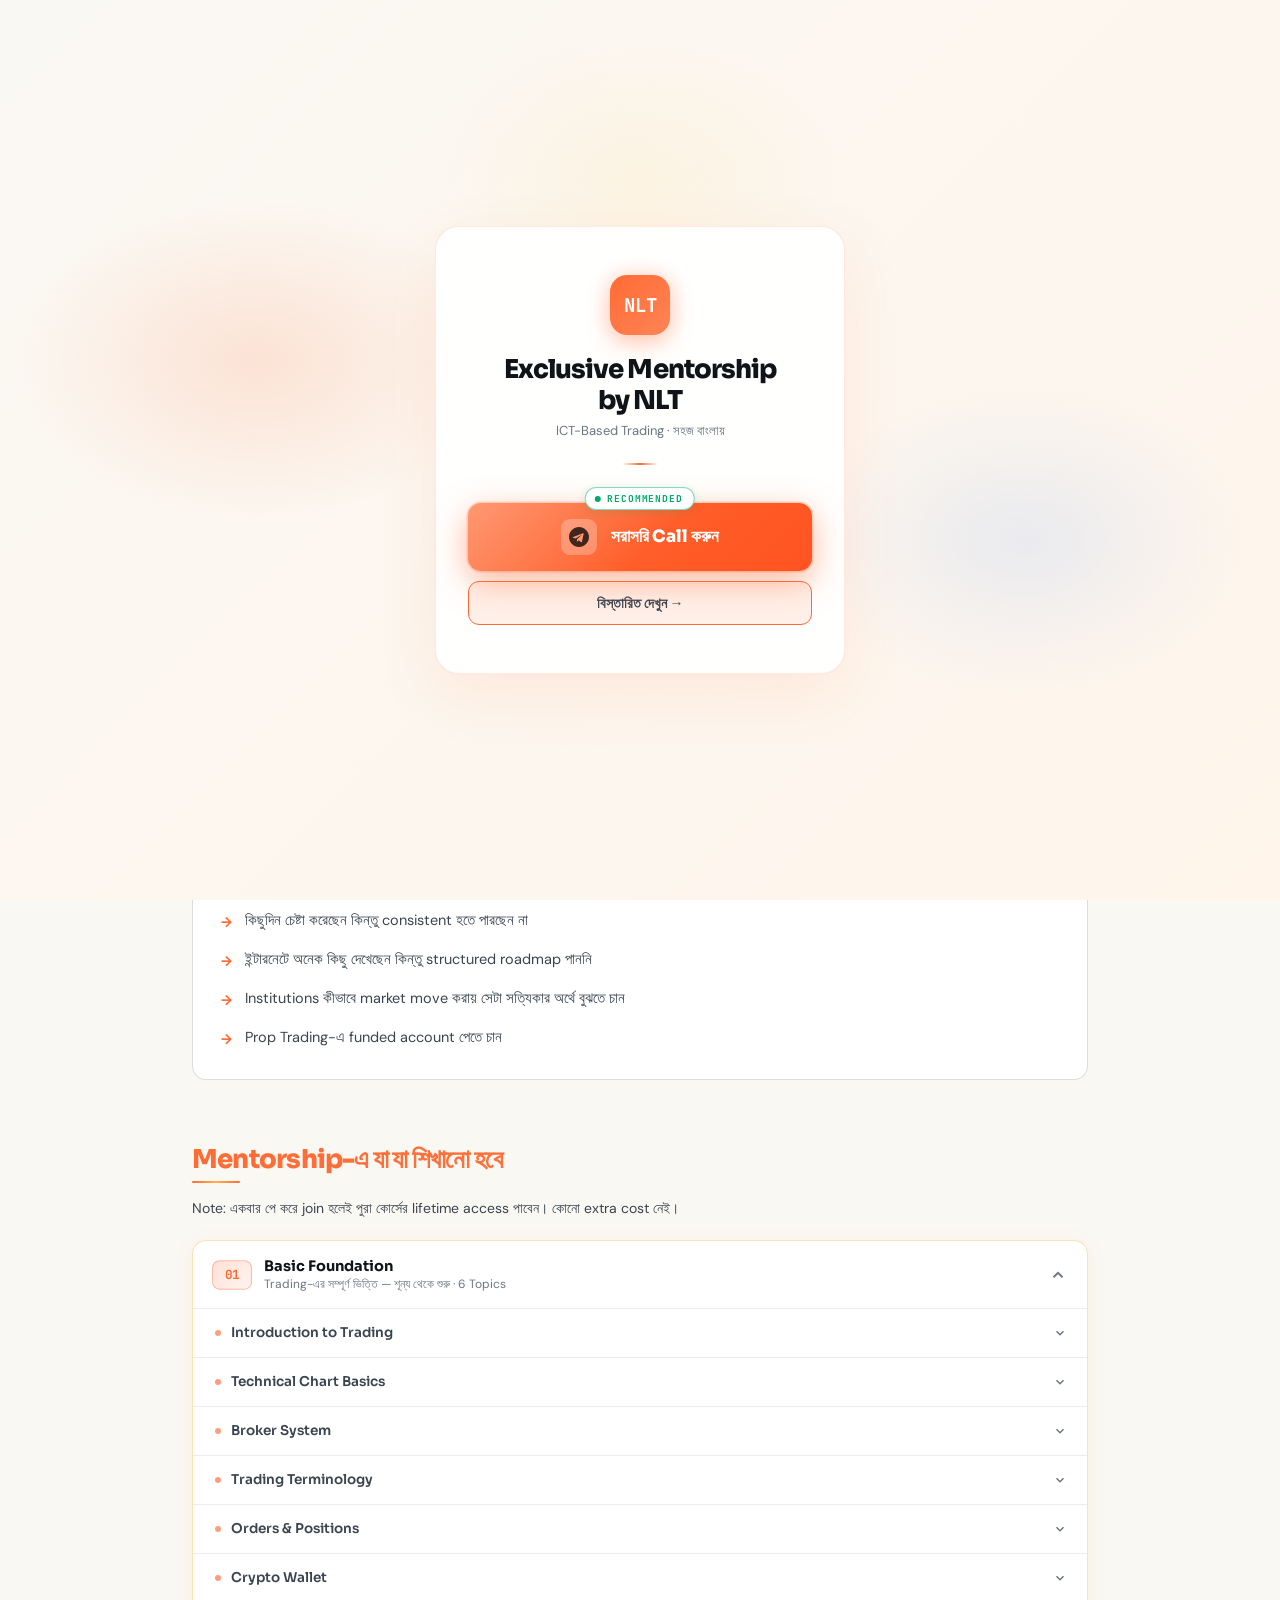
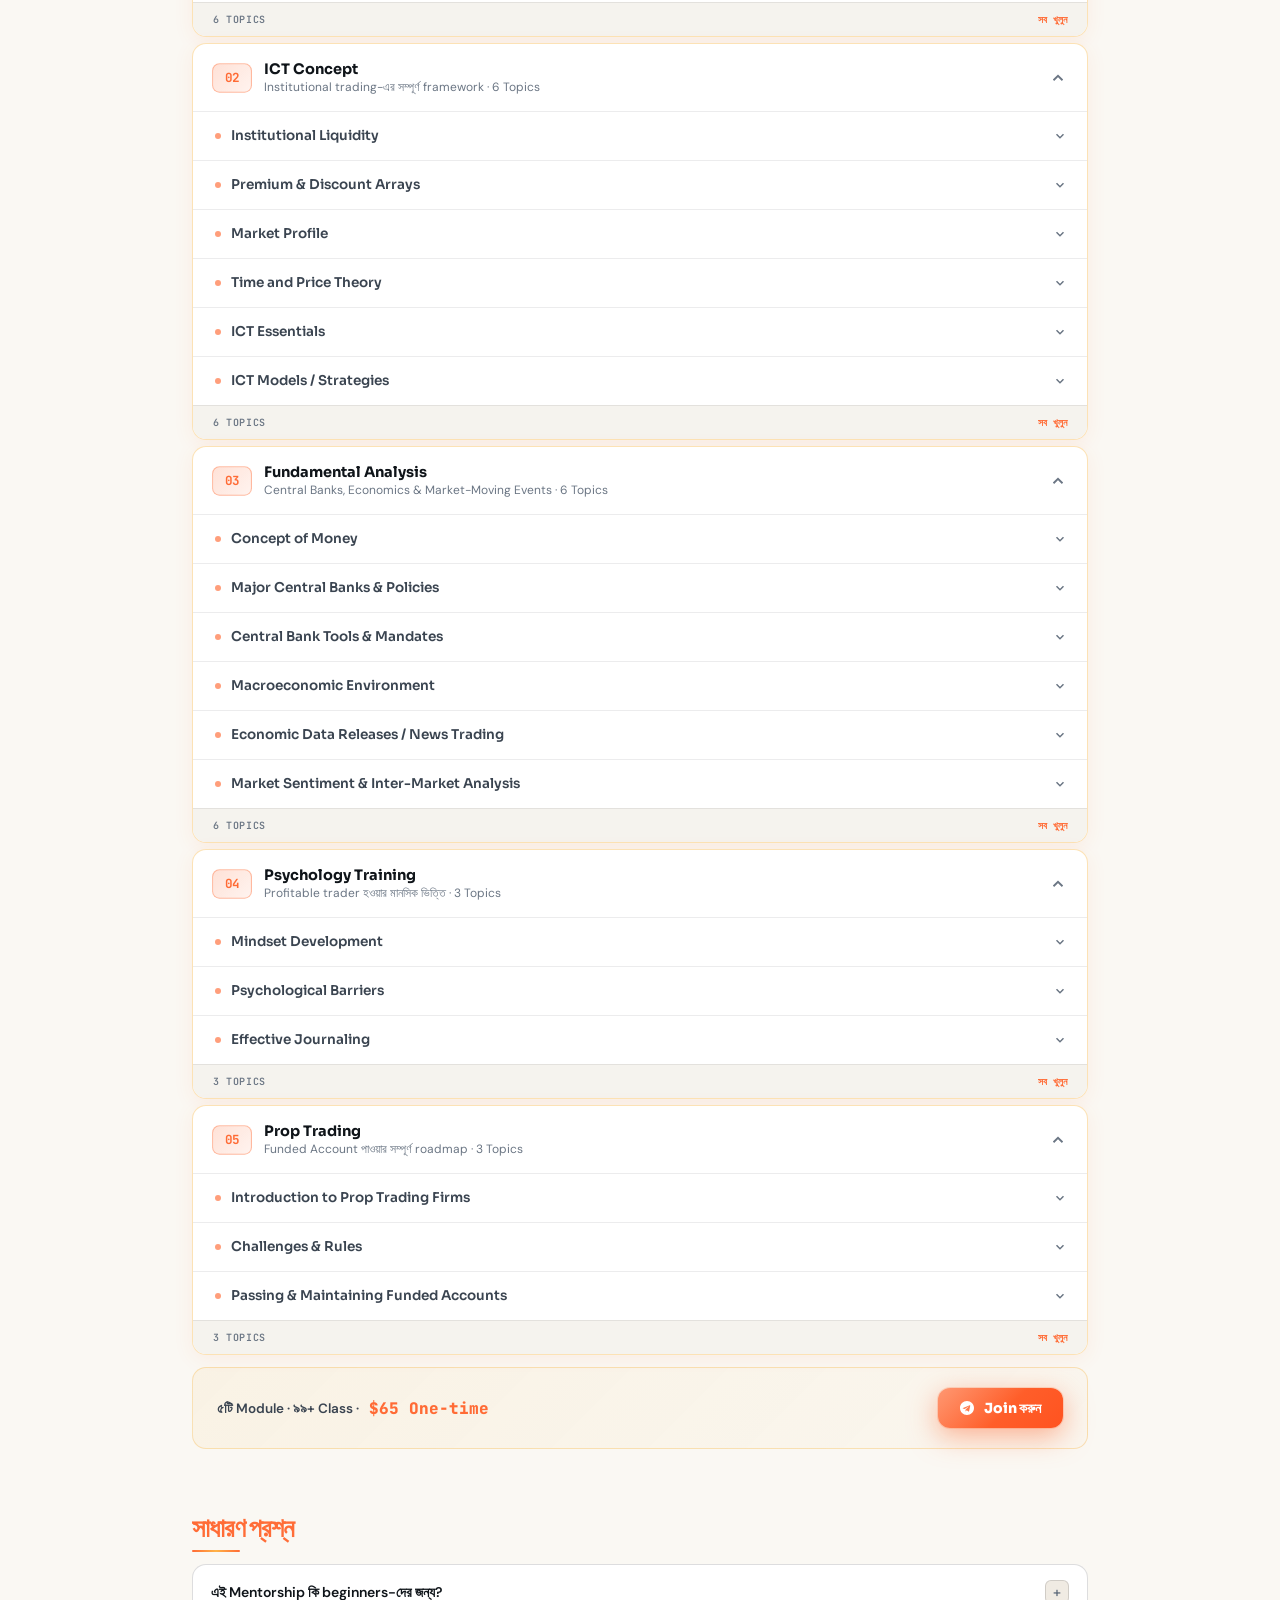
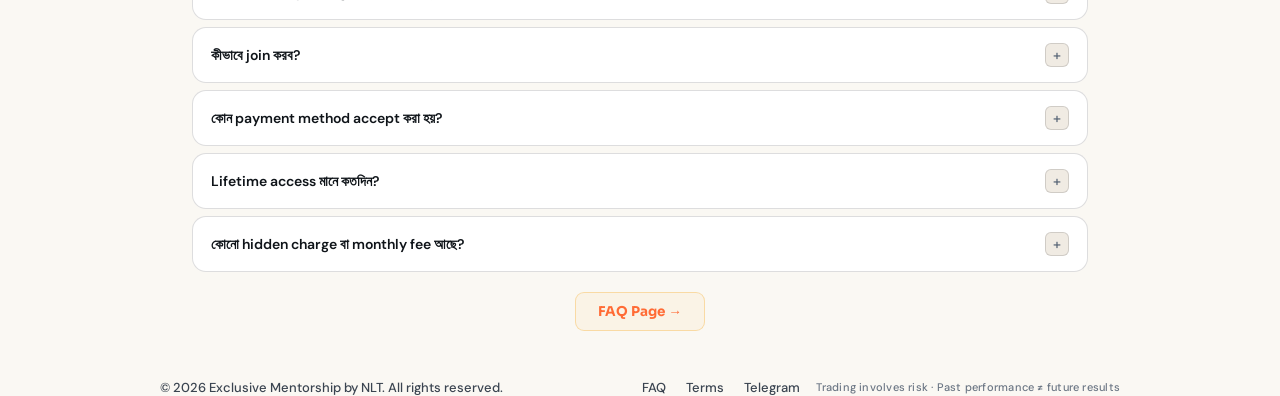
==== commit ab760952: "Horizontal Compact change" ====
--- a/index.html
+++ b/index.html
@@ -43,7 +43,7 @@
         --H: 'Sora', sans-serif;
         --B: 'DM Sans', sans-serif;
         --M: 'JetBrains Mono', monospace;
-        --mw: 780px;
+        --mw: 960px;
         --r: 14px;
     }
 
@@ -103,8 +103,17 @@
     }
 
     @keyframes discPulse {
-        0%, 100% { transform: translateY(0); box-shadow: 0 6px 24px rgba(255, 107, 53, .32) }
-        50%       { transform: translateY(-2px); box-shadow: 0 8px 28px rgba(255, 107, 53, .42) }
+
+        0%,
+        100% {
+            transform: translateY(0);
+            box-shadow: 0 6px 24px rgba(255, 107, 53, .32)
+        }
+
+        50% {
+            transform: translateY(-2px);
+            box-shadow: 0 8px 28px rgba(255, 107, 53, .42)
+        }
     }
 
     .disc-fl {
@@ -129,8 +138,15 @@
     }
 
     @keyframes fireAnim {
-        0%, 100% { transform: scaleY(1) rotate(-2deg) }
-        50%       { transform: scaleY(1.08) rotate(2deg) }
+
+        0%,
+        100% {
+            transform: scaleY(1) rotate(-2deg)
+        }
+
+        50% {
+            transform: scaleY(1.08) rotate(2deg)
+        }
     }
 
     .disc-price-group {
@@ -158,8 +174,15 @@
     }
 
     @keyframes arrBounce {
-        0%, 100% { transform: translateX(0) }
-        50%       { transform: translateX(4px) }
+
+        0%,
+        100% {
+            transform: translateX(0)
+        }
+
+        50% {
+            transform: translateX(4px)
+        }
     }
 
     .disc-now {
@@ -231,8 +254,17 @@
     }
 
     @keyframes timerDot {
-        0%, 100% { opacity: 1; transform: scale(1) }
-        50%       { opacity: .4; transform: scale(.7) }
+
+        0%,
+        100% {
+            opacity: 1;
+            transform: scale(1)
+        }
+
+        50% {
+            opacity: .4;
+            transform: scale(.7)
+        }
     }
 
     .disc-clock {
@@ -261,7 +293,7 @@
         line-height: 1.1;
         letter-spacing: -.01em;
         font-variant-numeric: tabular-nums;
-        box-shadow: 0 2px 8px rgba(217, 64, 0, .3), inset 0 1px 0 rgba(255,255,255,.18);
+        box-shadow: 0 2px 8px rgba(217, 64, 0, .3), inset 0 1px 0 rgba(255, 255, 255, .18);
         display: block
     }
 
@@ -270,10 +302,25 @@
     }
 
     @keyframes digitFlip {
-        0%   { transform: scaleY(1); opacity: 1 }
-        40%  { transform: scaleY(0); opacity: 0 }
-        60%  { transform: scaleY(0); opacity: 0 }
-        100% { transform: scaleY(1); opacity: 1 }
+        0% {
+            transform: scaleY(1);
+            opacity: 1
+        }
+
+        40% {
+            transform: scaleY(0);
+            opacity: 0
+        }
+
+        60% {
+            transform: scaleY(0);
+            opacity: 0
+        }
+
+        100% {
+            transform: scaleY(1);
+            opacity: 1
+        }
     }
 
     .disc-u-lbl {
@@ -303,30 +350,75 @@
     }
 
     @keyframes urgentFlash {
-        0%, 100% { opacity: 1 }
-        50%       { opacity: .7 }
+
+        0%,
+        100% {
+            opacity: 1
+        }
+
+        50% {
+            opacity: .7
+        }
     }
 
     .disc-bar.disc-urgent .disc-u-lbl,
     .disc-bar.disc-urgent .disc-sep2,
-    .disc-bar.disc-urgent .disc-timer-lbl { color: #a00000 }
+    .disc-bar.disc-urgent .disc-timer-lbl {
+        color: #a00000
+    }
 
     @media(max-width:680px) {
-        .disc-fl   { display: none }
-        .disc-vdiv { display: none }
-    }
+        .disc-fl {
+            display: none
+        }
+
+        .disc-vdiv {
+            display: none
+        }
+    }
+
     @media(max-width:520px) {
-        .disc-bar { padding: 7px 10px; gap: 7px }
-        .disc-timer-lbl { display: none }
-        .disc-d { font-size: 14px; min-width: 27px; padding: 3px 5px }
-        .disc-sep2 { font-size: 15px }
-        .disc-u-lbl { font-size: 7px }
-        .disc-now { font-size: 18px }
-        .disc-badge { font-size: 10px; padding: 4px 9px }
-    }
+        .disc-bar {
+            padding: 7px 10px;
+            gap: 7px
+        }
+
+        .disc-timer-lbl {
+            display: none
+        }
+
+        .disc-d {
+            font-size: 14px;
+            min-width: 27px;
+            padding: 3px 5px
+        }
+
+        .disc-sep2 {
+            font-size: 15px
+        }
+
+        .disc-u-lbl {
+            font-size: 7px
+        }
+
+        .disc-now {
+            font-size: 18px
+        }
+
+        .disc-badge {
+            font-size: 10px;
+            padding: 4px 9px
+        }
+    }
+
     @media(max-width:400px) {
-        .disc-orig { display: none }
-        .disc-arr  { display: none }
+        .disc-orig {
+            display: none
+        }
+
+        .disc-arr {
+            display: none
+        }
     }
 
     /* ══ ENTRY OVERLAY ══ */
@@ -679,7 +771,7 @@
         display: flex;
         align-items: center;
         justify-content: space-between;
-        padding: 0 24px;
+        padding: 0 32px;
         gap: 16px
     }
 
@@ -800,7 +892,7 @@
     .hero {
         position: relative;
         overflow: hidden;
-        padding: 80px 24px 72px;
+        padding: 80px 32px 72px;
         background: linear-gradient(168deg, #faf8f3 0%, #fff4ed 48%, #fff9f5 100%)
     }
 
@@ -824,7 +916,7 @@
     }
 
     .hero-inner {
-        max-width: 640px;
+        max-width: 780px;
         margin: 0 auto;
         position: relative;
         z-index: 1;
@@ -1036,7 +1128,7 @@
     .wrap {
         max-width: var(--mw);
         margin: 0 auto;
-        padding: 64px 24px 0
+        padding: 64px 32px 0
     }
 
     /* ══ SECTION TITLE (single golden) ══ */
@@ -1520,7 +1612,7 @@
         color: var(--ink-2);
         line-height: 1.75;
         margin-bottom: 28px;
-        max-width: 480px
+        max-width: 700px
     }
 
     @media(max-width:540px) {
@@ -1808,8 +1900,7 @@
     }
 
     /* ══ MOBILE IMPROVEMENTS ══ */
-    @media(max-width:520px) {
-    }
+    @media(max-width:520px) {}
 
     @media(max-width:480px) {
         .hero-stats {
@@ -1929,18 +2020,44 @@
 
     /* ══ MISSING btnShimmer KEYFRAME ══ */
     @keyframes btnShimmer {
-        0%   { left: -100%; opacity: 0 }
-        15%  { opacity: 1 }
-        50%  { left: 120%; opacity: 1 }
-        51%, 100% { left: 120%; opacity: 0 }
+        0% {
+            left: -100%;
+            opacity: 0
+        }
+
+        15% {
+            opacity: 1
+        }
+
+        50% {
+            left: 120%;
+            opacity: 1
+        }
+
+        51%,
+        100% {
+            left: 120%;
+            opacity: 0
+        }
     }
 
     /* ══ PAGE LOAD SEQUENCE ══ */
-    body.page-loading * { animation-play-state: paused !important; }
-    body { animation: bodyFadeIn .45s ease both; }
+    body.page-loading * {
+        animation-play-state: paused !important;
+    }
+
+    body {
+        animation: bodyFadeIn .45s ease both;
+    }
+
     @keyframes bodyFadeIn {
-        from { opacity: 0 }
-        to   { opacity: 1 }
+        from {
+            opacity: 0
+        }
+
+        to {
+            opacity: 1
+        }
     }
 
     /* ══ CUSTOM CURSOR GLOW ══ */
@@ -1956,128 +2073,258 @@
         transition: opacity .3s;
         will-change: transform;
     }
-    @media (pointer: coarse) { .cursor-glow { display: none; } }
+
+    @media (pointer: coarse) {
+        .cursor-glow {
+            display: none;
+        }
+    }
 
     /* ══ DISCOUNT BAR — Enhanced sweep ══ */
     .disc-bar::after {
         content: '';
         position: absolute;
-        top: 0; left: -60%; width: 40%; height: 100%;
-        background: linear-gradient(90deg, transparent, rgba(255,255,255,.18), transparent);
+        top: 0;
+        left: -60%;
+        width: 40%;
+        height: 100%;
+        background: linear-gradient(90deg, transparent, rgba(255, 255, 255, .18), transparent);
         animation: discSweep 4s ease-in-out infinite;
         pointer-events: none;
     }
+
     @keyframes discSweep {
-        0%   { left: -60%; opacity: 0 }
-        20%  { opacity: 1 }
-        80%  { left: 120%; opacity: 1 }
-        100% { left: 120%; opacity: 0 }
+        0% {
+            left: -60%;
+            opacity: 0
+        }
+
+        20% {
+            opacity: 1
+        }
+
+        80% {
+            left: 120%;
+            opacity: 1
+        }
+
+        100% {
+            left: 120%;
+            opacity: 0
+        }
     }
 
     /* ══ TIMER DIGITS — 3D Flip ══ */
-    .disc-unit { perspective: 200px; }
+    .disc-unit {
+        perspective: 200px;
+    }
+
     .disc-d {
         transform-origin: center bottom;
         transform-style: preserve-3d;
     }
+
     .disc-d.flip {
-        animation: digit3DFlip .3s cubic-bezier(.4,0,.2,1);
-    }
+        animation: digit3DFlip .3s cubic-bezier(.4, 0, .2, 1);
+    }
+
     @keyframes digit3DFlip {
-        0%   { transform: rotateX(0deg)  scaleY(1); }
-        30%  { transform: rotateX(-90deg) scaleY(.8); opacity: .5 }
-        60%  { transform: rotateX(-90deg) scaleY(.8); opacity: .5 }
-        100% { transform: rotateX(0deg)  scaleY(1); }
-    }
+        0% {
+            transform: rotateX(0deg) scaleY(1);
+        }
+
+        30% {
+            transform: rotateX(-90deg) scaleY(.8);
+            opacity: .5
+        }
+
+        60% {
+            transform: rotateX(-90deg) scaleY(.8);
+            opacity: .5
+        }
+
+        100% {
+            transform: rotateX(0deg) scaleY(1);
+        }
+    }
+
     .disc-bar.disc-urgent .disc-d {
         animation: urgentFlash .65s ease-in-out infinite, urgentScale 1.2s ease-in-out infinite;
     }
+
     @keyframes urgentScale {
-        0%,100% { transform: scale(1); }
-        50%      { transform: scale(1.05); }
+
+        0%,
+        100% {
+            transform: scale(1);
+        }
+
+        50% {
+            transform: scale(1.05);
+        }
     }
 
     /* ══ ENTRY OVERLAY — Cinematic ══ */
-    .eo { animation: none; }
+    .eo {
+        animation: none;
+    }
+
     .eo-box {
-        animation: eoBoxIn .7s cubic-bezier(.22,1,.36,1) .1s both;
-    }
+        animation: eoBoxIn .7s cubic-bezier(.22, 1, .36, 1) .1s both;
+    }
+
     .eo-logo {
-        animation: eoLogoIn .6s cubic-bezier(.34,1.56,.64,1) .2s both,
-                   logoFloat 3s ease-in-out 1s infinite;
-    }
-    .eo-title  { animation: eoItemIn .5s ease .4s both; }
-    .eo-sub    { animation: eoItemIn .5s ease .5s both; }
-    .eo-div    { animation: eoLineIn .6s ease .6s both; }
-    .eo-btns   { animation: eoItemIn .5s ease .65s both; }
+        animation: eoLogoIn .6s cubic-bezier(.34, 1.56, .64, 1) .2s both,
+            logoFloat 3s ease-in-out 1s infinite;
+    }
+
+    .eo-title {
+        animation: eoItemIn .5s ease .4s both;
+    }
+
+    .eo-sub {
+        animation: eoItemIn .5s ease .5s both;
+    }
+
+    .eo-div {
+        animation: eoLineIn .6s ease .6s both;
+    }
+
+    .eo-btns {
+        animation: eoItemIn .5s ease .65s both;
+    }
 
     @keyframes eoBoxIn {
-        from { opacity: 0; transform: translateY(40px) scale(.94); filter: blur(4px); }
-        to   { opacity: 1; transform: translateY(0)    scale(1);   filter: blur(0); }
-    }
+        from {
+            opacity: 0;
+            transform: translateY(40px) scale(.94);
+            filter: blur(4px);
+        }
+
+        to {
+            opacity: 1;
+            transform: translateY(0) scale(1);
+            filter: blur(0);
+        }
+    }
+
     @keyframes eoLogoIn {
-        from { opacity: 0; transform: scale(.5) rotate(-15deg); }
-        to   { opacity: 1; transform: scale(1)  rotate(0deg); }
-    }
+        from {
+            opacity: 0;
+            transform: scale(.5) rotate(-15deg);
+        }
+
+        to {
+            opacity: 1;
+            transform: scale(1) rotate(0deg);
+        }
+    }
+
     @keyframes eoItemIn {
-        from { opacity: 0; transform: translateY(14px); }
-        to   { opacity: 1; transform: translateY(0); }
-    }
+        from {
+            opacity: 0;
+            transform: translateY(14px);
+        }
+
+        to {
+            opacity: 1;
+            transform: translateY(0);
+        }
+    }
+
     @keyframes eoLineIn {
-        from { opacity: 0; width: 0; }
-        to   { opacity: 1; width: 36px; }
-    }
-    .eo-title, .eo-sub, .eo-div, .eo-btns { opacity: 0; }
+        from {
+            opacity: 0;
+            width: 0;
+        }
+
+        to {
+            opacity: 1;
+            width: 36px;
+        }
+    }
+
+    .eo-title,
+    .eo-sub,
+    .eo-div,
+    .eo-btns {
+        opacity: 0;
+    }
 
     /* ══ HERO — Word animation support ══ */
     .hero-word {
         display: inline-block;
         opacity: 0;
         transform: translateY(22px);
-        transition: opacity .5s ease, transform .5s cubic-bezier(.22,1,.36,1);
+        transition: opacity .5s ease, transform .5s cubic-bezier(.22, 1, .36, 1);
         will-change: transform, opacity;
     }
-    .hero-word.on { opacity: 1; transform: translateY(0); }
+
+    .hero-word.on {
+        opacity: 1;
+        transform: translateY(0);
+    }
+
     .hero h1 em {
         position: relative;
         display: inline-block;
     }
+
     .hero h1 em::after {
         content: '';
         position: absolute;
-        bottom: -4px; left: 0; right: 0;
+        bottom: -4px;
+        left: 0;
+        right: 0;
         height: 2px;
         background: linear-gradient(90deg, transparent, #ff6b35, transparent);
         transform: scaleX(0);
         transform-origin: left center;
-        transition: transform .8s cubic-bezier(.22,1,.36,1) .8s;
-    }
-    .hero-title-revealed em::after { transform: scaleX(1); }
+        transition: transform .8s cubic-bezier(.22, 1, .36, 1) .8s;
+    }
+
+    .hero-title-revealed em::after {
+        transform: scaleX(1);
+    }
 
     /* Glow burst on em */
     .hero h1 em {
-        text-shadow: 0 0 40px rgba(255,107,53,0);
+        text-shadow: 0 0 40px rgba(255, 107, 53, 0);
         transition: text-shadow .5s ease;
         animation: emGlow 3.5s ease-in-out 1s infinite;
     }
+
     @keyframes emGlow {
-        0%,60%,100% { filter: brightness(1) drop-shadow(0 0 0px rgba(255,107,53,0)); }
-        30%  { filter: brightness(1.08) drop-shadow(0 0 16px rgba(255,107,53,.45)); }
+
+        0%,
+        60%,
+        100% {
+            filter: brightness(1) drop-shadow(0 0 0px rgba(255, 107, 53, 0));
+        }
+
+        30% {
+            filter: brightness(1.08) drop-shadow(0 0 16px rgba(255, 107, 53, .45));
+        }
     }
 
     /* ══ HERO STATS — Sequential pop-in ══ */
     .hero-stat {
         opacity: 0;
         transform: translateY(16px) scale(.92);
-        transition: opacity .45s ease, transform .45s cubic-bezier(.34,1.56,.64,1),
-                    background .22s, border-color .22s, box-shadow .22s;
-    }
-    .hero-stat.stat-on { opacity: 1; transform: translateY(0) scale(1); }
+        transition: opacity .45s ease, transform .45s cubic-bezier(.34, 1.56, .64, 1),
+            background .22s, border-color .22s, box-shadow .22s;
+    }
+
+    .hero-stat.stat-on {
+        opacity: 1;
+        transform: translateY(0) scale(1);
+    }
+
     .hero-stat:hover {
         transform: translateY(-5px) scale(1.04) !important;
-        background: rgba(255,107,53,.12) !important;
-        border-color: rgba(255,107,53,.4) !important;
-        box-shadow: 0 8px 24px rgba(255,107,53,.18);
+        background: rgba(255, 107, 53, .12) !important;
+        border-color: rgba(255, 107, 53, .4) !important;
+        box-shadow: 0 8px 24px rgba(255, 107, 53, .18);
     }
 
     /* ══ SECTION TITLES — Golden shine reveal ══ */
@@ -2087,19 +2334,31 @@
         animation: titleShine 6s linear infinite;
         overflow: visible;
     }
+
     .s-ttl::after {
         content: '';
         position: absolute;
-        bottom: -8px; left: 0;
-        height: 2px; width: 0;
+        bottom: -8px;
+        left: 0;
+        height: 2px;
+        width: 0;
         background: linear-gradient(90deg, #ff6b35, #ffb347, #ff6b35);
         border-radius: 2px;
-        transition: width .8s cubic-bezier(.22,1,.36,1);
-    }
-    .s-ttl.title-revealed::after { width: 48px; }
+        transition: width .8s cubic-bezier(.22, 1, .36, 1);
+    }
+
+    .s-ttl.title-revealed::after {
+        width: 48px;
+    }
+
     @keyframes titleShine {
-        0%   { background-position: 0% center }
-        100% { background-position: 300% center }
+        0% {
+            background-position: 0% center
+        }
+
+        100% {
+            background-position: 300% center
+        }
     }
 
     /* ══ SECTION DIVIDERS ══ */
@@ -2107,36 +2366,52 @@
         height: 1px;
         margin: 0 auto 64px;
         max-width: var(--mw);
-        background: linear-gradient(90deg, transparent 0%, rgba(255,107,53,.15) 30%, rgba(255,107,53,.3) 50%, rgba(255,107,53,.15) 70%, transparent 100%);
+        background: linear-gradient(90deg, transparent 0%, rgba(255, 107, 53, .15) 30%, rgba(255, 107, 53, .3) 50%, rgba(255, 107, 53, .15) 70%, transparent 100%);
         background-size: 200% auto;
         animation: dividerFlow 4s linear infinite;
         position: relative;
     }
+
     @keyframes dividerFlow {
-        0%   { background-position: 0% center }
-        100% { background-position: 200% center }
+        0% {
+            background-position: 0% center
+        }
+
+        100% {
+            background-position: 200% center
+        }
     }
 
     /* ══ SCROLL REVEAL — Enhanced ══ */
     .rv {
         opacity: 0;
         transform: translateY(20px) scale(.99);
-        transition: opacity .55s cubic-bezier(.22,1,.36,1),
-                    transform .55s cubic-bezier(.22,1,.36,1);
+        transition: opacity .55s cubic-bezier(.22, 1, .36, 1),
+            transform .55s cubic-bezier(.22, 1, .36, 1);
         will-change: opacity, transform;
     }
-    .rv.on { opacity: 1; transform: translateY(0) scale(1); }
+
+    .rv.on {
+        opacity: 1;
+        transform: translateY(0) scale(1);
+    }
 
     /* ══ FOR WHOM — List animation ══ */
     .fw-list li {
         opacity: 0;
         transform: translateX(-18px);
-        transition: opacity .45s ease, transform .45s cubic-bezier(.22,1,.36,1);
-    }
-    .fw-list.list-on li { opacity: 1; transform: translateX(0); }
+        transition: opacity .45s ease, transform .45s cubic-bezier(.22, 1, .36, 1);
+    }
+
+    .fw-list.list-on li {
+        opacity: 1;
+        transform: translateX(0);
+    }
+
     .fw-list li::before {
-        transition: transform .4s cubic-bezier(.34,1.56,.64,1);
-    }
+        transition: transform .4s cubic-bezier(.34, 1.56, .64, 1);
+    }
+
     .fw-list li:hover::before {
         transform: translateX(4px) scale(1.2);
     }
@@ -2145,39 +2420,58 @@
     .faq-item {
         transition: border-color .25s, box-shadow .25s, transform .25s;
     }
+
     .faq-item:hover {
-        border-color: rgba(255,107,53,.22) !important;
-        box-shadow: 0 4px 16px rgba(255,107,53,.07);
+        border-color: rgba(255, 107, 53, .22) !important;
+        box-shadow: 0 4px 16px rgba(255, 107, 53, .07);
         transform: translateX(3px);
     }
+
     .faq-q .faq-ic {
-        transition: transform .3s cubic-bezier(.34,1.56,.64,1),
-                    background .25s, border-color .25s, color .25s;
-    }
-    .faq-q:hover .faq-ic { transform: rotate(15deg) scale(1.1); }
-    .faq-q.open .faq-ic  { transform: rotate(45deg) scale(1.1) !important; }
+        transition: transform .3s cubic-bezier(.34, 1.56, .64, 1),
+            background .25s, border-color .25s, color .25s;
+    }
+
+    .faq-q:hover .faq-ic {
+        transform: rotate(15deg) scale(1.1);
+    }
+
+    .faq-q.open .faq-ic {
+        transform: rotate(45deg) scale(1.1) !important;
+    }
+
     .faq-a {
-        transition: max-height .42s cubic-bezier(.4,0,.2,1),
-                    padding .42s ease,
-                    opacity .35s ease;
+        transition: max-height .42s cubic-bezier(.4, 0, .2, 1),
+            padding .42s ease,
+            opacity .35s ease;
         opacity: 0;
     }
-    .faq-q.open + .faq-a { opacity: 1; }
+
+    .faq-q.open+.faq-a {
+        opacity: 1;
+    }
 
     /* ══ COURSE MODULES — Enhanced ══ */
     .co-mod {
         transition: border-color .25s, box-shadow .25s;
     }
+
     .co-mod.open {
-        box-shadow: 0 4px 20px rgba(255,107,53,.08);
-    }
-    .co-mod-hd:hover .co-mt { color: var(--amber); transition: color .2s; }
+        box-shadow: 0 4px 20px rgba(255, 107, 53, .08);
+    }
+
+    .co-mod-hd:hover .co-mt {
+        color: var(--amber);
+        transition: color .2s;
+    }
+
     .co-num {
         transition: background .25s, border-color .25s, transform .25s;
     }
+
     .co-mod.open .co-num {
-        background: linear-gradient(135deg, rgba(255,107,53,.2), rgba(255,107,53,.08));
-        border-color: rgba(255,107,53,.4);
+        background: linear-gradient(135deg, rgba(255, 107, 53, .2), rgba(255, 107, 53, .08));
+        border-color: rgba(255, 107, 53, .4);
         transform: scale(1.05);
     }
 
@@ -2187,14 +2481,39 @@
         transform: translateY(8px);
         transition: opacity .3s ease, transform .3s ease;
     }
-    .co-mod.open .co-body .co-tp { opacity: 1; transform: translateY(0); }
-    .co-mod.open .co-body .co-tp:nth-child(1) { transition-delay: .04s; }
-    .co-mod.open .co-body .co-tp:nth-child(2) { transition-delay: .08s; }
-    .co-mod.open .co-body .co-tp:nth-child(3) { transition-delay: .12s; }
-    .co-mod.open .co-body .co-tp:nth-child(4) { transition-delay: .16s; }
-    .co-mod.open .co-body .co-tp:nth-child(5) { transition-delay: .2s; }
-    .co-mod.open .co-body .co-tp:nth-child(6) { transition-delay: .24s; }
-    .co-mod.open .co-body .co-tp:nth-child(n+7) { transition-delay: .28s; }
+
+    .co-mod.open .co-body .co-tp {
+        opacity: 1;
+        transform: translateY(0);
+    }
+
+    .co-mod.open .co-body .co-tp:nth-child(1) {
+        transition-delay: .04s;
+    }
+
+    .co-mod.open .co-body .co-tp:nth-child(2) {
+        transition-delay: .08s;
+    }
+
+    .co-mod.open .co-body .co-tp:nth-child(3) {
+        transition-delay: .12s;
+    }
+
+    .co-mod.open .co-body .co-tp:nth-child(4) {
+        transition-delay: .16s;
+    }
+
+    .co-mod.open .co-body .co-tp:nth-child(5) {
+        transition-delay: .2s;
+    }
+
+    .co-mod.open .co-body .co-tp:nth-child(6) {
+        transition-delay: .24s;
+    }
+
+    .co-mod.open .co-body .co-tp:nth-child(n+7) {
+        transition-delay: .28s;
+    }
 
     /* Sub-items staggered */
     .co-subs .co-sub-ul li {
@@ -2202,32 +2521,71 @@
         transform: translateX(-10px);
         transition: opacity .25s ease, transform .25s ease;
     }
-    .co-tp.open .co-subs .co-sub-ul li { opacity: 1; transform: translateX(0); }
-    .co-tp.open .co-subs .co-sub-ul li:nth-child(1) { transition-delay: .05s; }
-    .co-tp.open .co-subs .co-sub-ul li:nth-child(2) { transition-delay: .09s; }
-    .co-tp.open .co-subs .co-sub-ul li:nth-child(3) { transition-delay: .13s; }
-    .co-tp.open .co-subs .co-sub-ul li:nth-child(4) { transition-delay: .17s; }
-    .co-tp.open .co-subs .co-sub-ul li:nth-child(5) { transition-delay: .21s; }
-    .co-tp.open .co-subs .co-sub-ul li:nth-child(6) { transition-delay: .25s; }
-    .co-tp.open .co-subs .co-sub-ul li:nth-child(n+7) { transition-delay: .29s; }
+
+    .co-tp.open .co-subs .co-sub-ul li {
+        opacity: 1;
+        transform: translateX(0);
+    }
+
+    .co-tp.open .co-subs .co-sub-ul li:nth-child(1) {
+        transition-delay: .05s;
+    }
+
+    .co-tp.open .co-subs .co-sub-ul li:nth-child(2) {
+        transition-delay: .09s;
+    }
+
+    .co-tp.open .co-subs .co-sub-ul li:nth-child(3) {
+        transition-delay: .13s;
+    }
+
+    .co-tp.open .co-subs .co-sub-ul li:nth-child(4) {
+        transition-delay: .17s;
+    }
+
+    .co-tp.open .co-subs .co-sub-ul li:nth-child(5) {
+        transition-delay: .21s;
+    }
+
+    .co-tp.open .co-subs .co-sub-ul li:nth-child(6) {
+        transition-delay: .25s;
+    }
+
+    .co-tp.open .co-subs .co-sub-ul li:nth-child(n+7) {
+        transition-delay: .29s;
+    }
 
     /* ══ BUTTONS — Magnetic hover support ══ */
-    .btn-primary, .btn-ghost, .nav-cta, .eo-call {
-        transition: transform .3s cubic-bezier(.34,1.56,.64,1),
-                    box-shadow .3s ease, background .25s ease !important;
-    }
-    .btn-primary:active, .btn-ghost:active, .nav-cta:active {
+    .btn-primary,
+    .btn-ghost,
+    .nav-cta,
+    .eo-call {
+        transition: transform .3s cubic-bezier(.34, 1.56, .64, 1),
+            box-shadow .3s ease, background .25s ease !important;
+    }
+
+    .btn-primary:active,
+    .btn-ghost:active,
+    .nav-cta:active {
         transform: translateY(1px) scale(.98) !important;
-        box-shadow: 0 2px 8px rgba(255,107,53,.3) !important;
+        box-shadow: 0 2px 8px rgba(255, 107, 53, .3) !important;
     }
 
     /* ══ TELEGRAM BUTTONS — Continuous pulse ══ */
     .tg-pulse {
         animation: tgPulse 2.5s ease-in-out infinite;
     }
+
     @keyframes tgPulse {
-        0%,100% { box-shadow: 0 8px 28px rgba(255,107,53,.5), 0 0 0 0 rgba(255,107,53,.25); }
-        50%     { box-shadow: 0 10px 36px rgba(255,107,53,.65), 0 0 0 8px rgba(255,107,53,0); }
+
+        0%,
+        100% {
+            box-shadow: 0 8px 28px rgba(255, 107, 53, .5), 0 0 0 0 rgba(255, 107, 53, .25);
+        }
+
+        50% {
+            box-shadow: 0 10px 36px rgba(255, 107, 53, .65), 0 0 0 8px rgba(255, 107, 53, 0);
+        }
     }
 
     /* ══ NAV LINKS — Underline draw ══ */
@@ -2235,26 +2593,33 @@
         position: relative;
         transition: color .2s, background .2s;
     }
+
     .nav-link::after {
         content: '';
         position: absolute;
-        bottom: 2px; left: 10px; right: 10px;
+        bottom: 2px;
+        left: 10px;
+        right: 10px;
         height: 1.5px;
         background: var(--amber);
         transform: scaleX(0);
         transform-origin: center;
-        transition: transform .25s cubic-bezier(.22,1,.36,1);
-    }
-    .nav-link:hover::after { transform: scaleX(1); }
+        transition: transform .25s cubic-bezier(.22, 1, .36, 1);
+    }
+
+    .nav-link:hover::after {
+        transform: scaleX(1);
+    }
 
     /* ══ NAVBAR LOGO — Hover scale ══ */
     .nav-logo-mark {
-        transition: transform .3s cubic-bezier(.34,1.56,.64,1),
-                    box-shadow .3s ease;
-    }
+        transition: transform .3s cubic-bezier(.34, 1.56, .64, 1),
+            box-shadow .3s ease;
+    }
+
     .nav-logo:hover .nav-logo-mark {
         transform: scale(1.08) rotate(-3deg);
-        box-shadow: 0 6px 20px rgba(255,107,53,.4);
+        box-shadow: 0 6px 20px rgba(255, 107, 53, .4);
     }
 
     /* ══ PARALLAX BLOBS ══ */
@@ -2264,27 +2629,55 @@
         pointer-events: none;
         will-change: transform;
     }
+
     .hero-blob-1 {
-        width: 380px; height: 380px;
-        background: radial-gradient(circle, rgba(255,107,53,.08) 0%, transparent 70%);
-        top: -100px; right: -100px;
+        width: 380px;
+        height: 380px;
+        background: radial-gradient(circle, rgba(255, 107, 53, .08) 0%, transparent 70%);
+        top: -100px;
+        right: -100px;
         animation: blobFloat1 8s ease-in-out infinite;
     }
+
     .hero-blob-2 {
-        width: 280px; height: 280px;
-        background: radial-gradient(circle, rgba(245,158,11,.06) 0%, transparent 70%);
-        bottom: -60px; left: -60px;
+        width: 280px;
+        height: 280px;
+        background: radial-gradient(circle, rgba(245, 158, 11, .06) 0%, transparent 70%);
+        bottom: -60px;
+        left: -60px;
         animation: blobFloat2 10s ease-in-out infinite;
     }
+
     @keyframes blobFloat1 {
-        0%,100% { transform: translate(0,0) scale(1); }
-        33%     { transform: translate(-20px,15px) scale(1.05); }
-        66%     { transform: translate(10px,-20px) scale(.97); }
-    }
+
+        0%,
+        100% {
+            transform: translate(0, 0) scale(1);
+        }
+
+        33% {
+            transform: translate(-20px, 15px) scale(1.05);
+        }
+
+        66% {
+            transform: translate(10px, -20px) scale(.97);
+        }
+    }
+
     @keyframes blobFloat2 {
-        0%,100% { transform: translate(0,0) scale(1); }
-        40%     { transform: translate(15px,-20px) scale(1.08); }
-        70%     { transform: translate(-10px,10px) scale(.96); }
+
+        0%,
+        100% {
+            transform: translate(0, 0) scale(1);
+        }
+
+        40% {
+            transform: translate(15px, -20px) scale(1.08);
+        }
+
+        70% {
+            transform: translate(-10px, 10px) scale(.96);
+        }
     }
 
     /* ══ HERO BADGE — Enhanced ══ */
@@ -2292,66 +2685,105 @@
         position: relative;
         overflow: hidden;
     }
+
     .hero-badge::after {
         content: '';
         position: absolute;
-        top: 0; left: -80%; width: 60%; height: 100%;
-        background: linear-gradient(90deg, transparent, rgba(255,255,255,.5), transparent);
+        top: 0;
+        left: -80%;
+        width: 60%;
+        height: 100%;
+        background: linear-gradient(90deg, transparent, rgba(255, 255, 255, .5), transparent);
         animation: badgeSheen 3.5s ease-in-out infinite;
     }
+
     @keyframes badgeSheen {
-        0%   { left: -80%; opacity: 0 }
-        20%  { opacity: 1 }
-        70%  { left: 120%; opacity: 1 }
-        100% { left: 120%; opacity: 0 }
+        0% {
+            left: -80%;
+            opacity: 0
+        }
+
+        20% {
+            opacity: 1
+        }
+
+        70% {
+            left: 120%;
+            opacity: 1
+        }
+
+        100% {
+            left: 120%;
+            opacity: 0
+        }
     }
 
     /* ══ HERO GRID PARALLAX ══ */
-    .hero::after { transition: transform .1s linear; }
+    .hero::after {
+        transition: transform .1s linear;
+    }
 
     /* ══ PROGRESS SECTION INDICATOR ══ */
     .section-progress {
         position: fixed;
-        top: 0; left: 0;
+        top: 0;
+        left: 0;
         height: 2px;
         background: linear-gradient(90deg, #ff6b35, #ffb347);
         z-index: 9999;
         width: 0%;
         transition: width .1s linear;
-        box-shadow: 0 0 8px rgba(255,107,53,.6);
+        box-shadow: 0 0 8px rgba(255, 107, 53, .6);
     }
 
     /* ══ BACK TO TOP — Enhanced ══ */
     .btt {
-        transition: all .35s cubic-bezier(.34,1.56,.64,1) !important;
+        transition: all .35s cubic-bezier(.34, 1.56, .64, 1) !important;
         overflow: hidden;
     }
+
     .btt:hover {
-        background: linear-gradient(135deg, rgba(255,107,53,.15), rgba(255,107,53,.05));
+        background: linear-gradient(135deg, rgba(255, 107, 53, .15), rgba(255, 107, 53, .05));
         border-color: var(--amber) !important;
         transform: translateY(-3px) scale(1.1) !important;
-        box-shadow: 0 6px 20px rgba(255,107,53,.2);
+        box-shadow: 0 6px 20px rgba(255, 107, 53, .2);
         color: var(--amber) !important;
     }
 
     /* ══ FOOTER LINKS ══ */
-    .ft-nav a { transition: color .25s, transform .25s; }
-    .ft-nav a:hover { transform: translateY(-2px); }
+    .ft-nav a {
+        transition: color .25s, transform .25s;
+    }
+
+    .ft-nav a:hover {
+        transform: translateY(-2px);
+    }
 
     /* ══ MOBILE: Reduce expensive animations ══ */
     @media (prefers-reduced-motion: reduce) {
-        *, *::before, *::after {
+
+        *,
+        *::before,
+        *::after {
             animation-duration: .01ms !important;
             animation-iteration-count: 1 !important;
             transition-duration: .01ms !important;
         }
     }
+
     @media (max-width: 640px) {
-        .cursor-glow { display: none; }
-        .hero-blob { opacity: .5; }
-        .co-mod.open .co-body .co-tp { transition-delay: 0s !important; }
-    }
-
+        .cursor-glow {
+            display: none;
+        }
+
+        .hero-blob {
+            opacity: .5;
+        }
+
+        .co-mod.open .co-body .co-tp {
+            transition-delay: 0s !important;
+        }
+    }
     </style>
 </head>
 
@@ -2941,18 +3373,26 @@
         /* Countdown timer — counts down to UTC 00:00 (Forex Daily Candle open = BD 06:00 AM) */
         function pad(n) { return n < 10 ? '0' + n : '' + n; }
 
-                function animSet(id, val) {
+        function animSet(id, val) {
             var el = document.getElementById(id);
             if (!el) return;
             var v = pad(val);
-            if (el.textContent !== v) { el.classList.remove('flip'); void el.offsetWidth; el.classList.add('flip'); el.textContent = v; }
-        }
+            if (el.textContent !== v) { el.classList.remove('flip');
+                void el.offsetWidth;
+                el.classList.add('flip');
+                el.textContent = v; }
+        }
+
         function tick() {
             var now = new Date();
             var end = new Date(Date.UTC(now.getUTCFullYear(), now.getUTCMonth(), now.getUTCDate() + 1, 0, 0, 0));
             var diff = Math.max(0, end - now);
-            var h = Math.floor(diff / 3600000), m = Math.floor((diff % 3600000) / 60000), s = Math.floor((diff % 60000) / 1000);
-            animSet('tH', h); animSet('tM', m); animSet('tS', s);
+            var h = Math.floor(diff / 3600000),
+                m = Math.floor((diff % 3600000) / 60000),
+                s = Math.floor((diff % 60000) / 1000);
+            animSet('tH', h);
+            animSet('tM', m);
+            animSet('tS', s);
             var bar = document.getElementById('discBar');
             if (bar) bar.classList.toggle('disc-urgent', h < 1);
         }
@@ -3054,10 +3494,15 @@
         if (!isMobile && !prefersReduced) {
             var glow = document.getElementById('cursorGlow');
             if (glow) {
-                var glowX = 0, glowY = 0, curX = 0, curY = 0;
+                var glowX = 0,
+                    glowY = 0,
+                    curX = 0,
+                    curY = 0;
                 document.addEventListener('mousemove', function(e) {
-                    glowX = e.clientX; glowY = e.clientY;
+                    glowX = e.clientX;
+                    glowY = e.clientY;
                 });
+
                 function animGlow() {
                     curX += (glowX - curX) * 0.08;
                     curY += (glowY - curY) * 0.08;
@@ -3149,8 +3594,8 @@
             document.querySelectorAll('.btn-primary, .btn-ghost, .nav-cta').forEach(function(btn) {
                 btn.addEventListener('mousemove', function(e) {
                     var r = btn.getBoundingClientRect();
-                    var dx = (e.clientX - r.left - r.width/2)  / r.width  * 10;
-                    var dy = (e.clientY - r.top  - r.height/2) / r.height * 8;
+                    var dx = (e.clientX - r.left - r.width / 2) / r.width * 10;
+                    var dy = (e.clientY - r.top - r.height / 2) / r.height * 8;
                     btn.style.transform = 'translate(' + dx + 'px,' + dy + 'px) translateY(-3px) scale(1.03)';
                 });
                 btn.addEventListener('mouseleave', function() {
@@ -3164,10 +3609,10 @@
             document.querySelectorAll('.hero-stat, .fw-box, .faq-item').forEach(function(card) {
                 card.addEventListener('mousemove', function(e) {
                     var r = card.getBoundingClientRect();
-                    var x = (e.clientX - r.left) / r.width  - .5;
-                    var y = (e.clientY - r.top)  / r.height - .5;
-                    card.style.transform = 'perspective(600px) rotateX(' + (-y*7) + 'deg) rotateY(' + (x*7) + 'deg) translateZ(8px)';
-                    card.style.boxShadow = '0 12px 32px rgba(255,107,53,' + (Math.abs(x)+Math.abs(y)) * .2 + ')';
+                    var x = (e.clientX - r.left) / r.width - .5;
+                    var y = (e.clientY - r.top) / r.height - .5;
+                    card.style.transform = 'perspective(600px) rotateX(' + (-y * 7) + 'deg) rotateY(' + (x * 7) + 'deg) translateZ(8px)';
+                    card.style.boxShadow = '0 12px 32px rgba(255,107,53,' + (Math.abs(x) + Math.abs(y)) * .2 + ')';
                 });
                 card.addEventListener('mouseleave', function() {
                     card.style.transform = '';
@@ -3215,10 +3660,12 @@
         /* ── FAW ACCORDION FADE ── */
         var origTFaq = window.tFaq;
         window.tFaq = function(btn) {
-            var a = btn.nextElementSibling, o = btn.classList.contains('open');
+            var a = btn.nextElementSibling,
+                o = btn.classList.contains('open');
             document.querySelectorAll('.faq-q').forEach(function(x) { x.classList.remove('open'); });
             document.querySelectorAll('.faq-a').forEach(function(x) { x.classList.remove('open'); });
-            if (!o) { btn.classList.add('open'); a.classList.add('open'); }
+            if (!o) { btn.classList.add('open');
+                a.classList.add('open'); }
         };
 
         /* ── ENHANCED SCROLL REVEAL ── */
@@ -3242,7 +3689,6 @@
         // Already in CSS, no JS needed
 
     })();
-
     </script>
 </body>
 
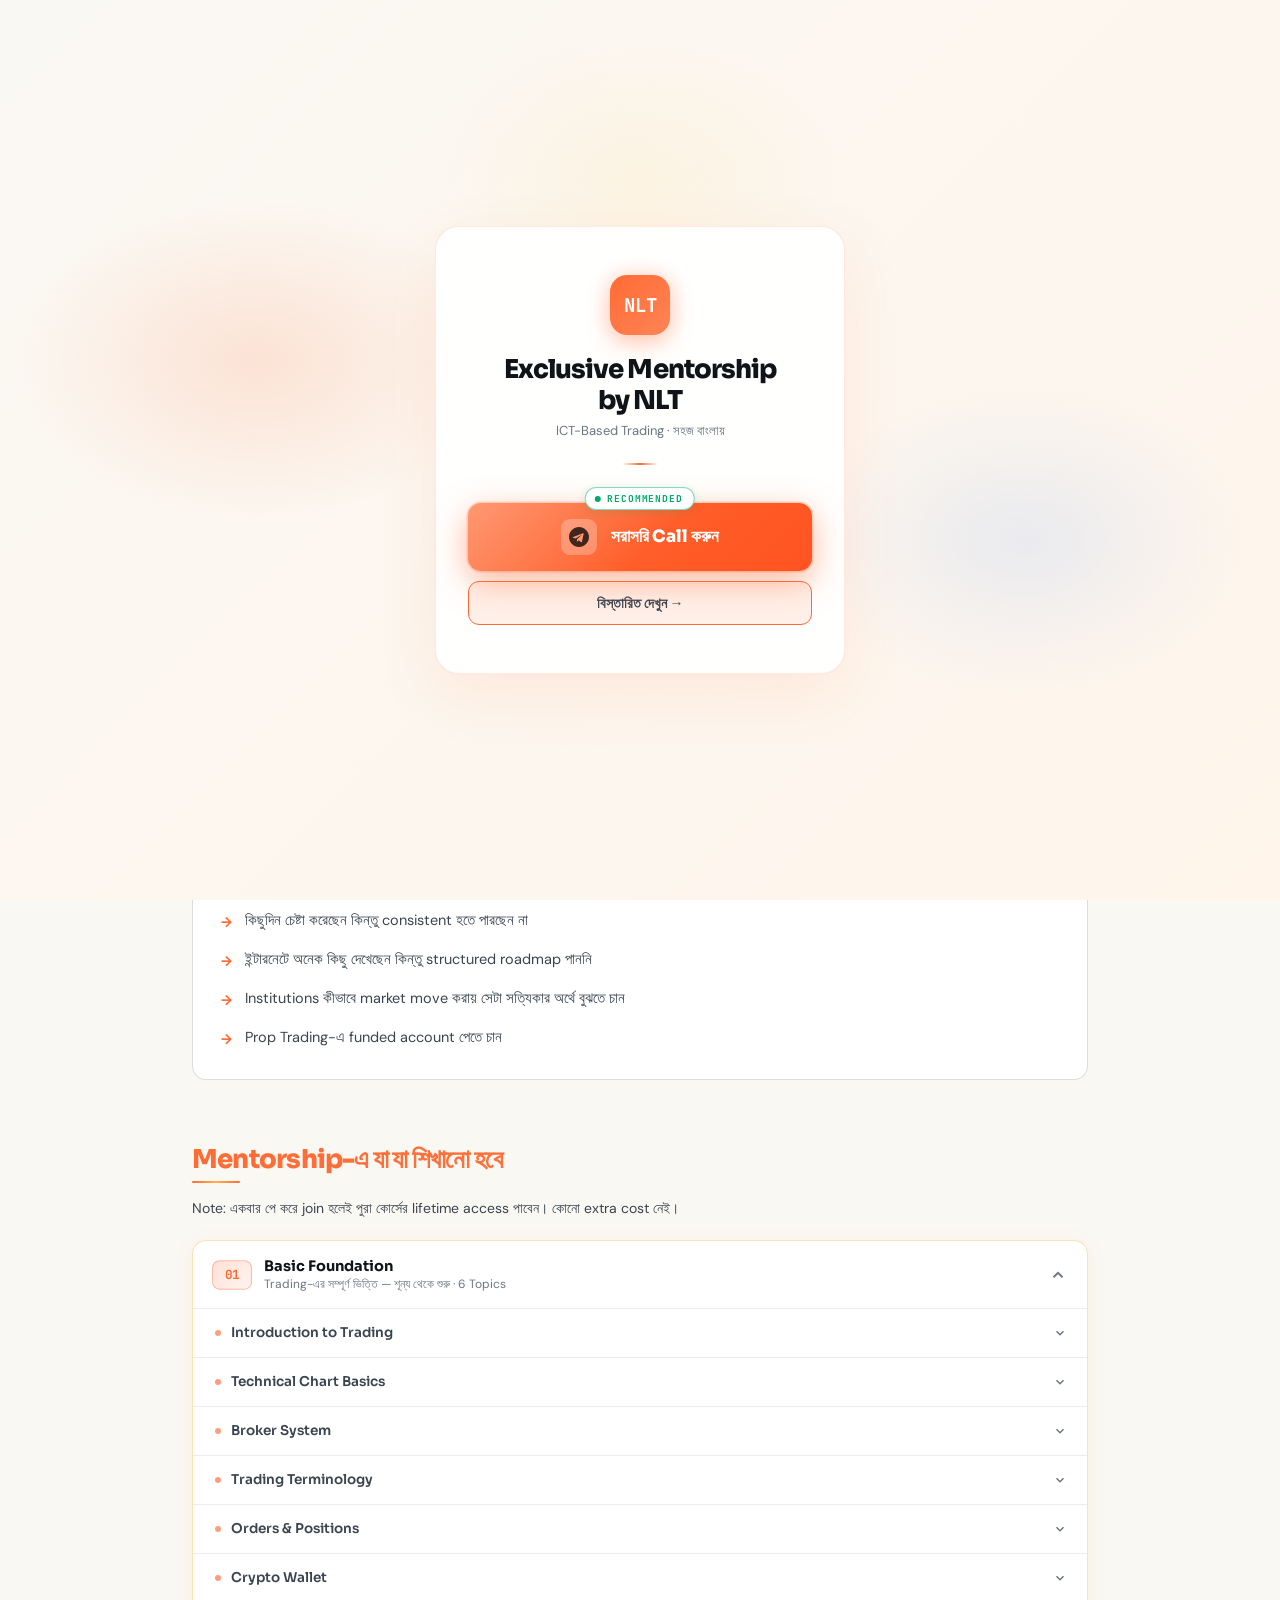
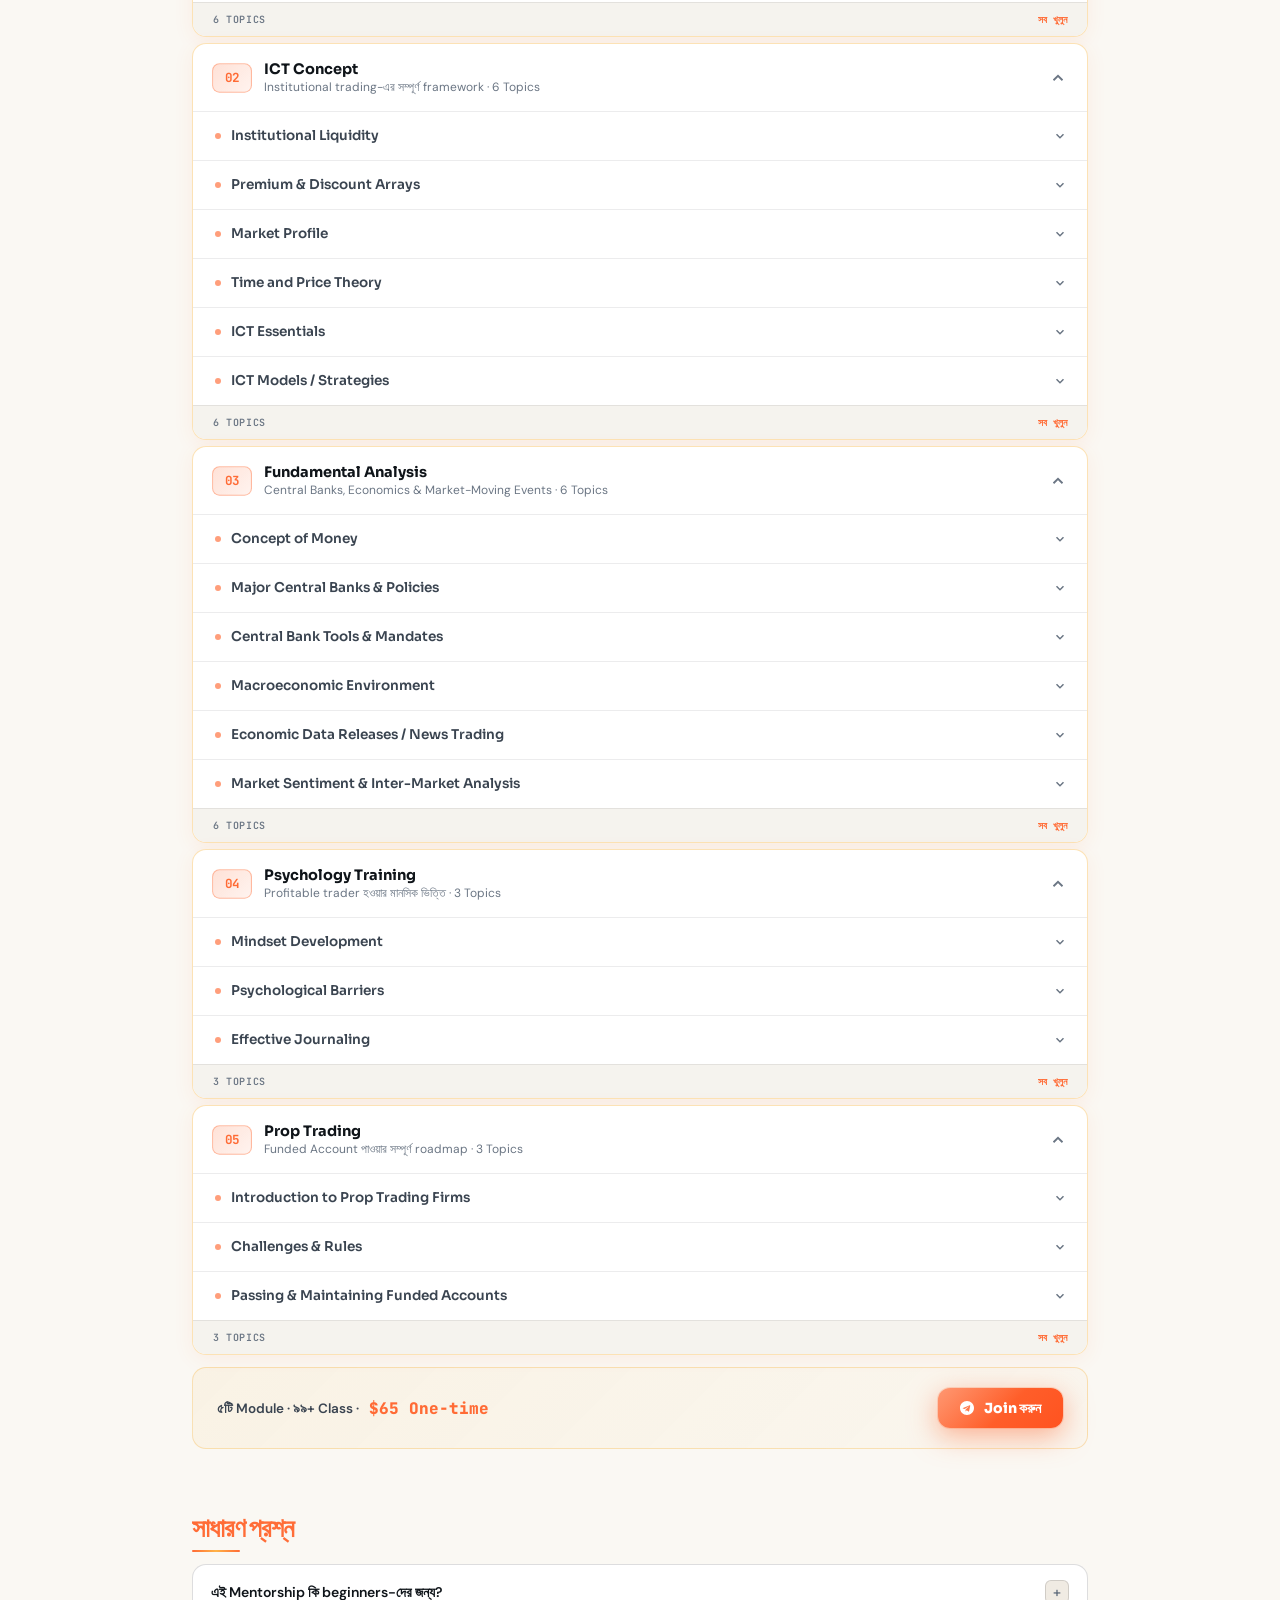
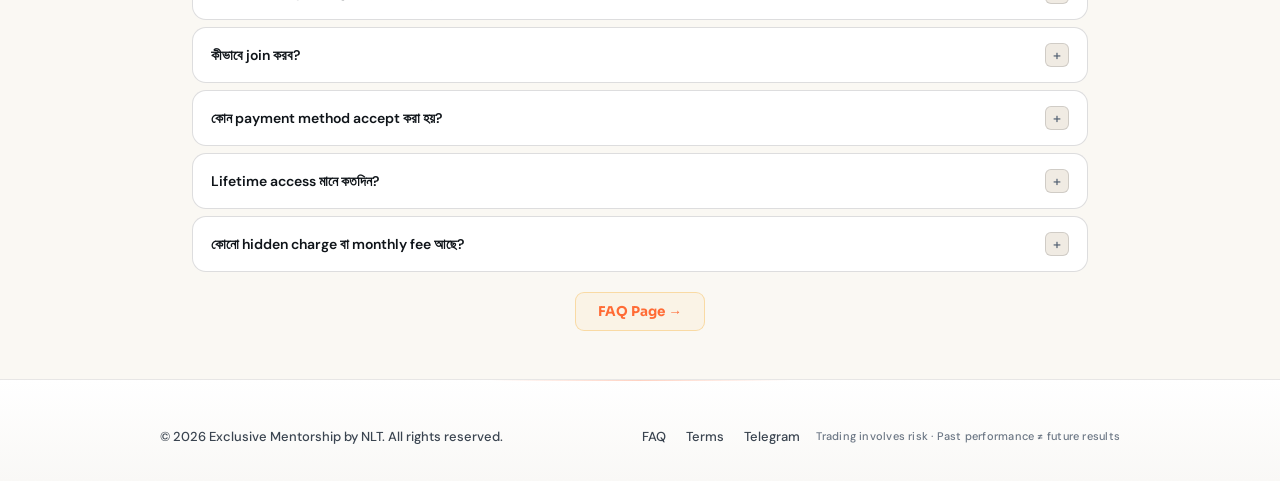
==== commit 8ed26a4e: "Consistency Maintained" ====
--- a/index.html
+++ b/index.html
@@ -815,14 +815,14 @@
     .nav-right {
         display: flex;
         align-items: center;
-        gap: 4px
+        gap: 6px
     }
 
     .nav-link {
         font-size: 13px;
         font-weight: 600;
         color: var(--ink-2);
-        padding: 6px 12px;
+        padding: 7px 13px;
         border-radius: 8px;
         transition: all .2s
     }
@@ -830,6 +830,10 @@
     .nav-link:hover {
         background: rgba(15, 20, 25, .06);
         color: var(--ink)
+    }
+
+    .nav-link.active {
+        color: var(--amber)
     }
 
     .nav-cta {
@@ -883,7 +887,7 @@
     }
 
     @media(max-width:540px) {
-        .nav-link {
+        .nav-link:not(.active) {
             display: none
         }
     }
@@ -1641,7 +1645,7 @@
     }
 
     .faq-item:hover {
-        border-color: rgba(255, 255, 255, .18)
+        border-color: rgba(255, 107, 53, .22)
     }
 
     .faq-q {
@@ -1784,7 +1788,6 @@
 
     /* ══ BOTTOM JOIN CTA ══ */
     /* Footer removed bottom-cta styles */
-    }
 
     /* ══ FOOTER ══ */
     .ft {
@@ -1895,8 +1898,6 @@
             order: 3;
             width: 100%;
         }
-    }
-    }
     }
 
     /* ══ MOBILE IMPROVEMENTS ══ */
@@ -3455,10 +3456,10 @@
         });
     }, { threshold: .1, rootMargin: '0px 0px -30px 0px' });
     document.querySelectorAll('.rv').forEach(function(el, i) {
-        el.style.transitionDelay = (i % 6) * .06 + 's';
+        el.style.transitionDelay = (i % 6) * .07 + 's';
         ro.observe(el);
     });
-    setTimeout(function() { document.querySelectorAll('.rv:not(.on)').forEach(function(el) { el.classList.add('on'); }); }, 1600);
+    setTimeout(function() { document.querySelectorAll('.rv:not(.on)').forEach(function(el) { el.classList.add('on'); }); }, 1400);
 
     /* BTT */
     (function() {
